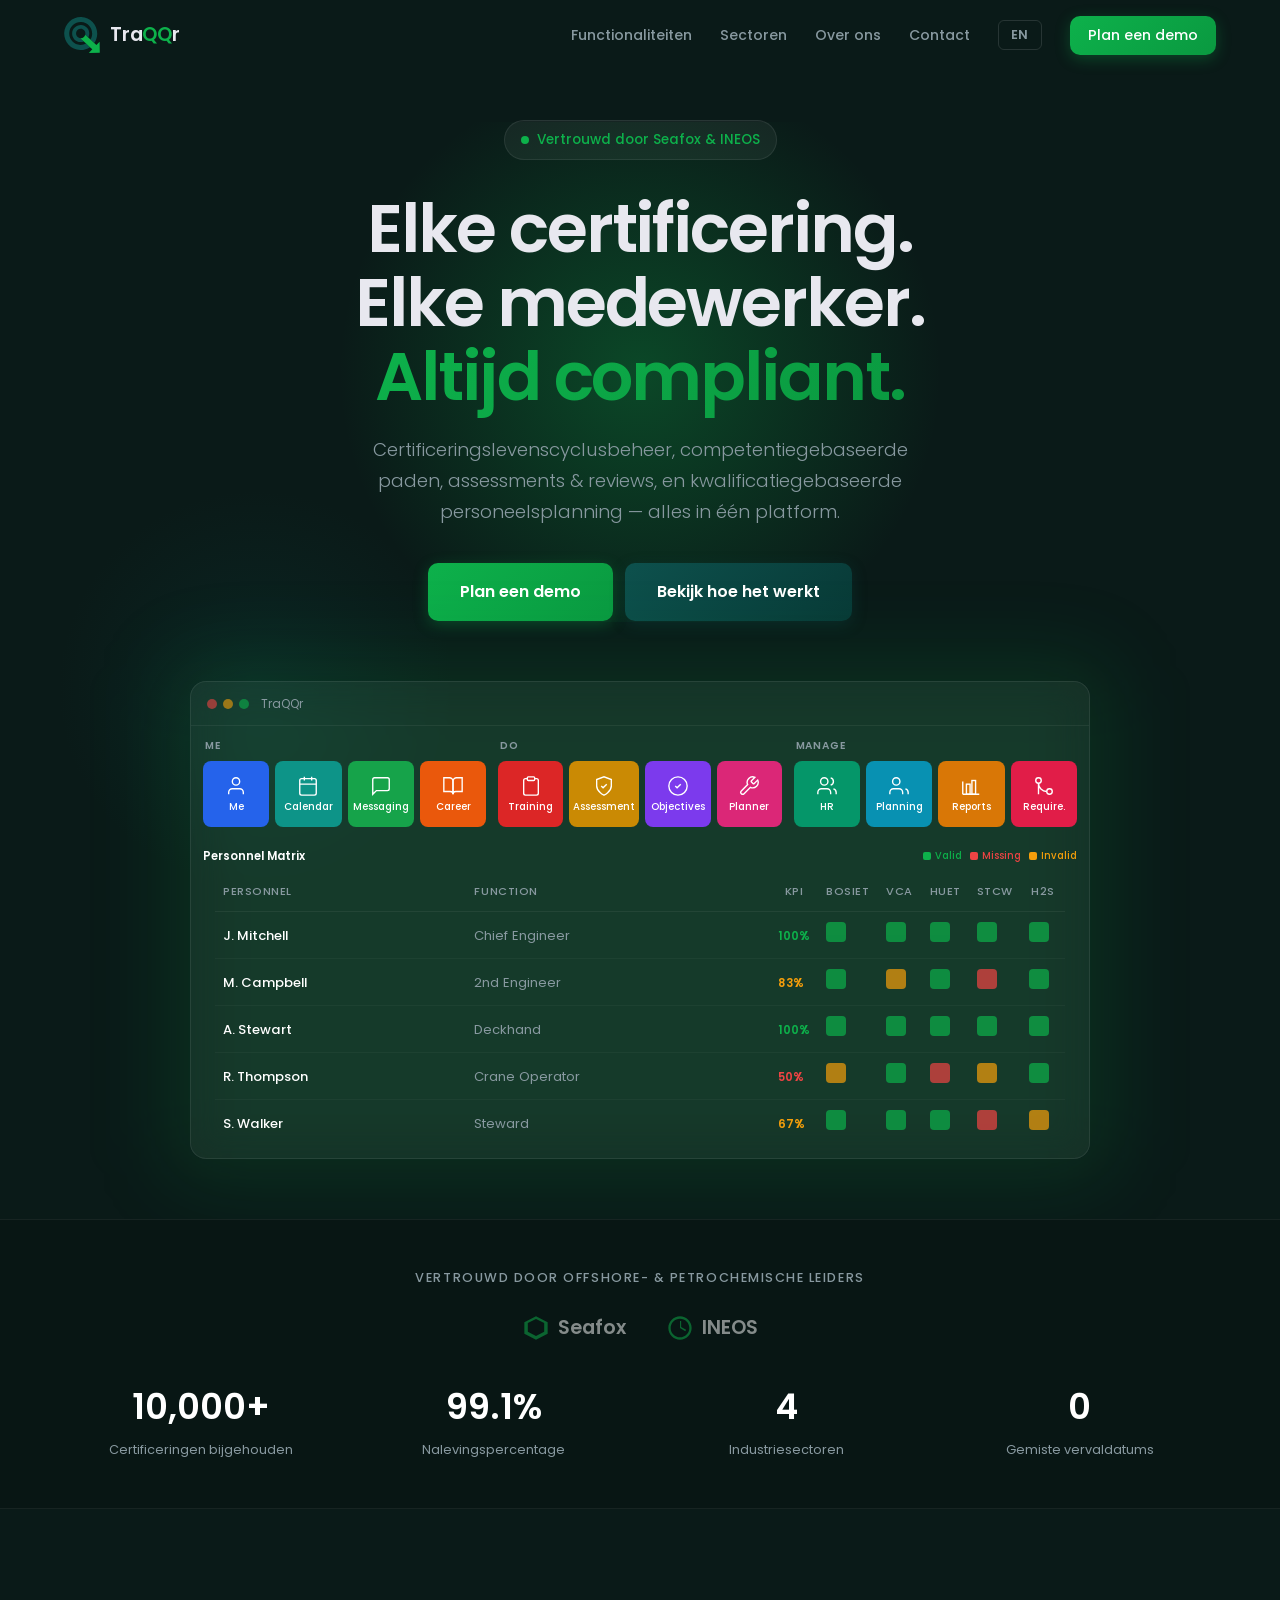
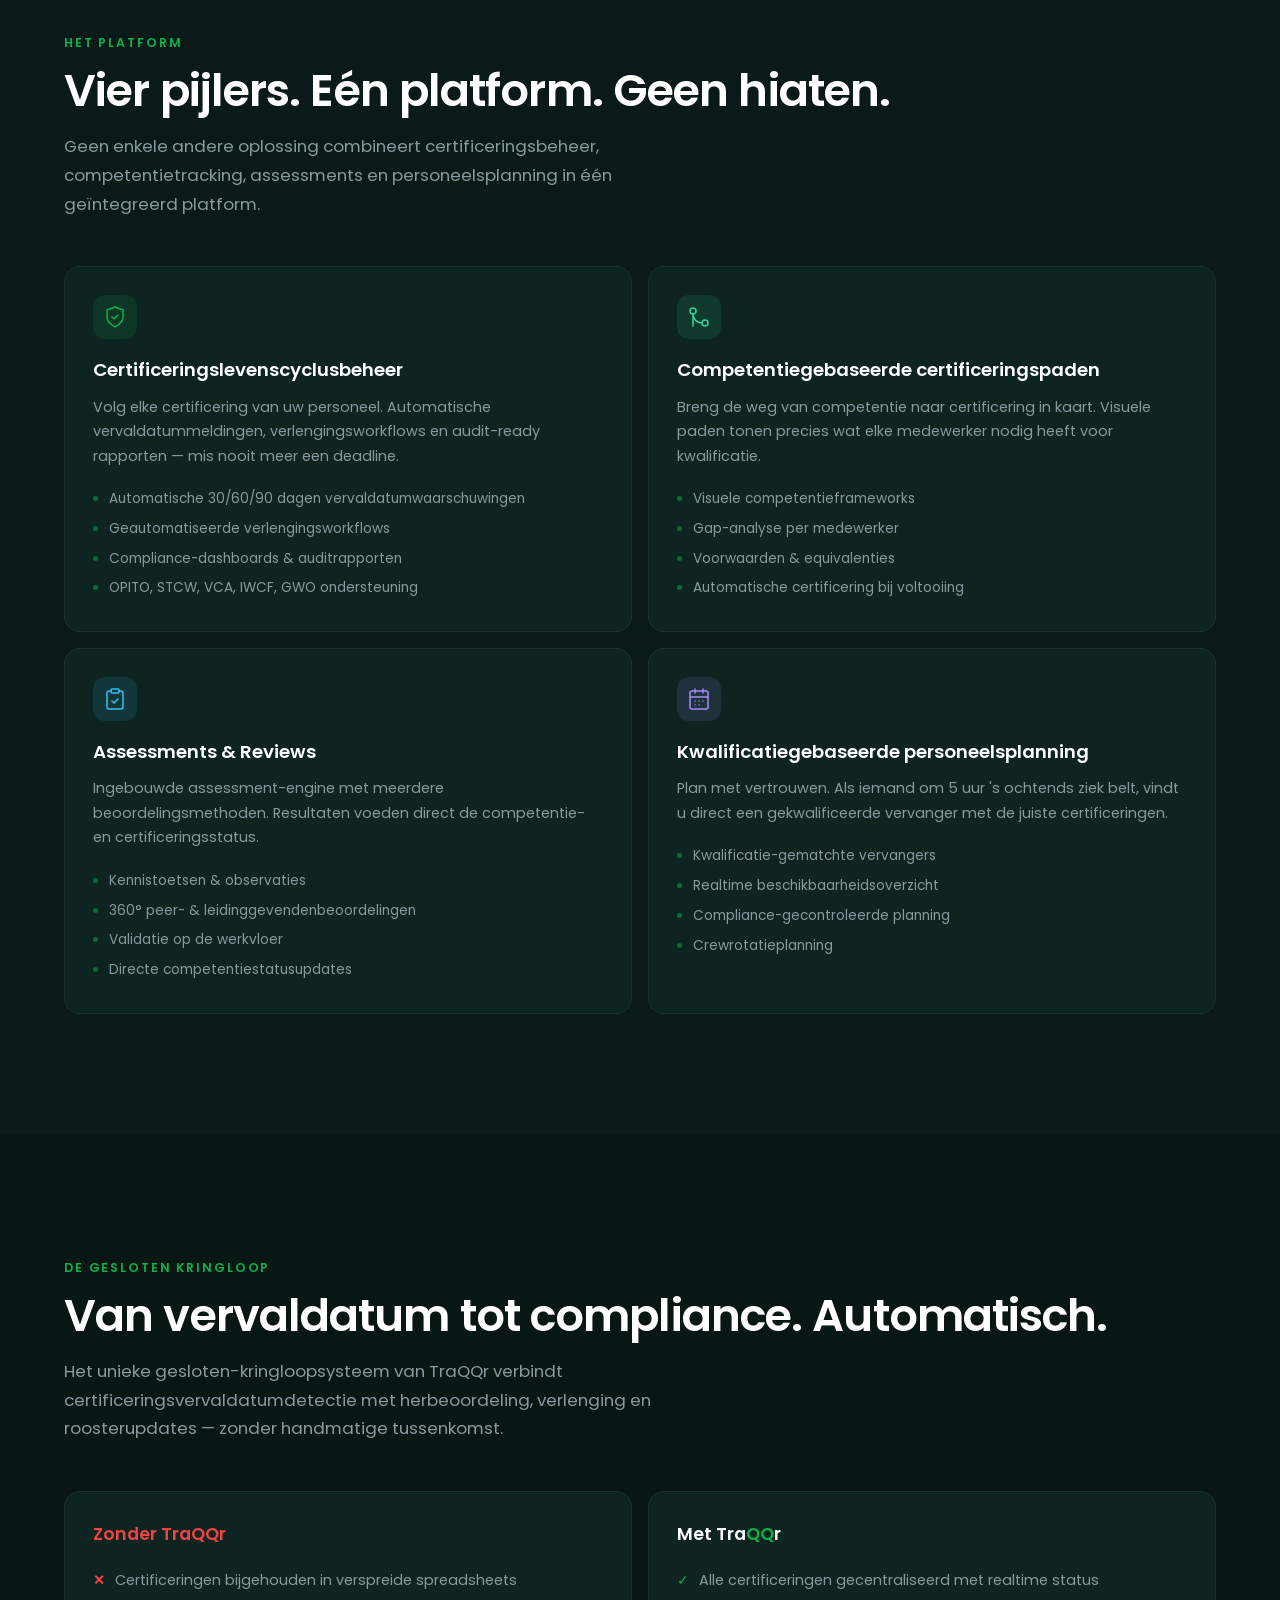
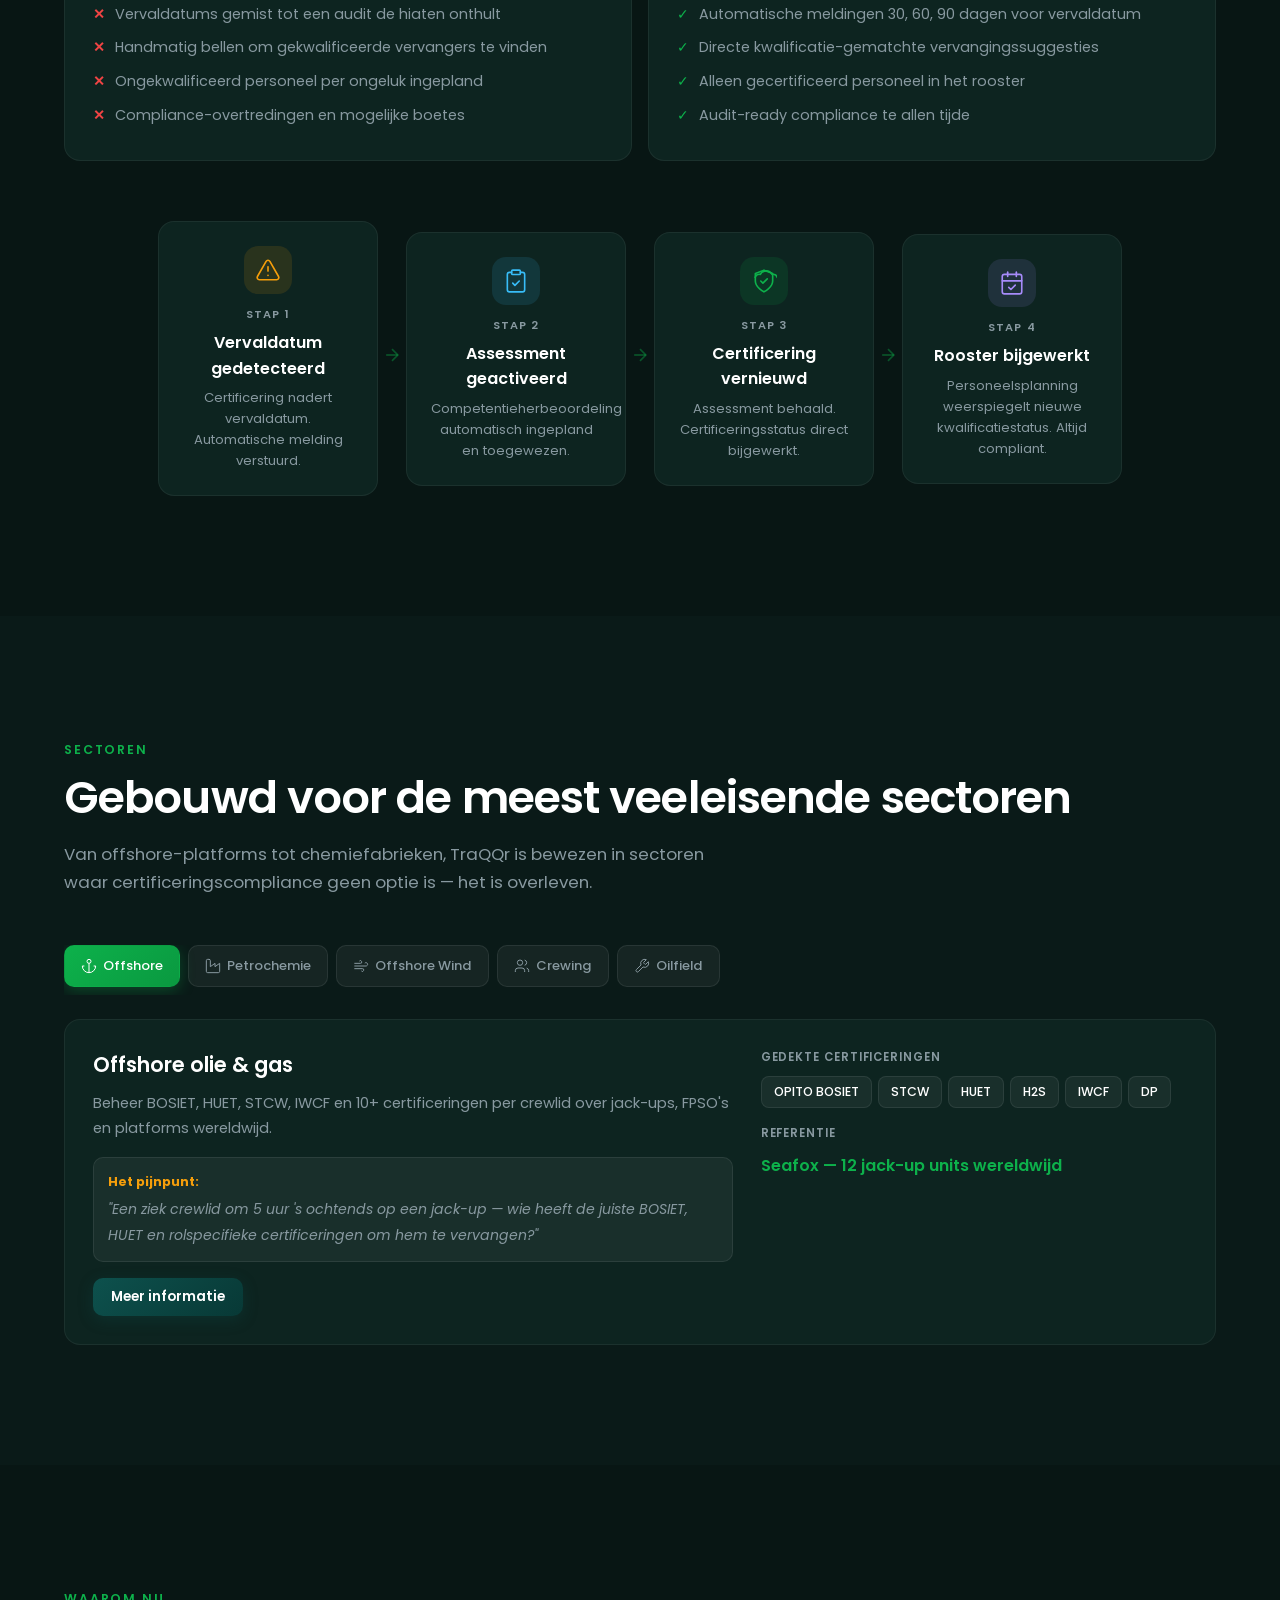
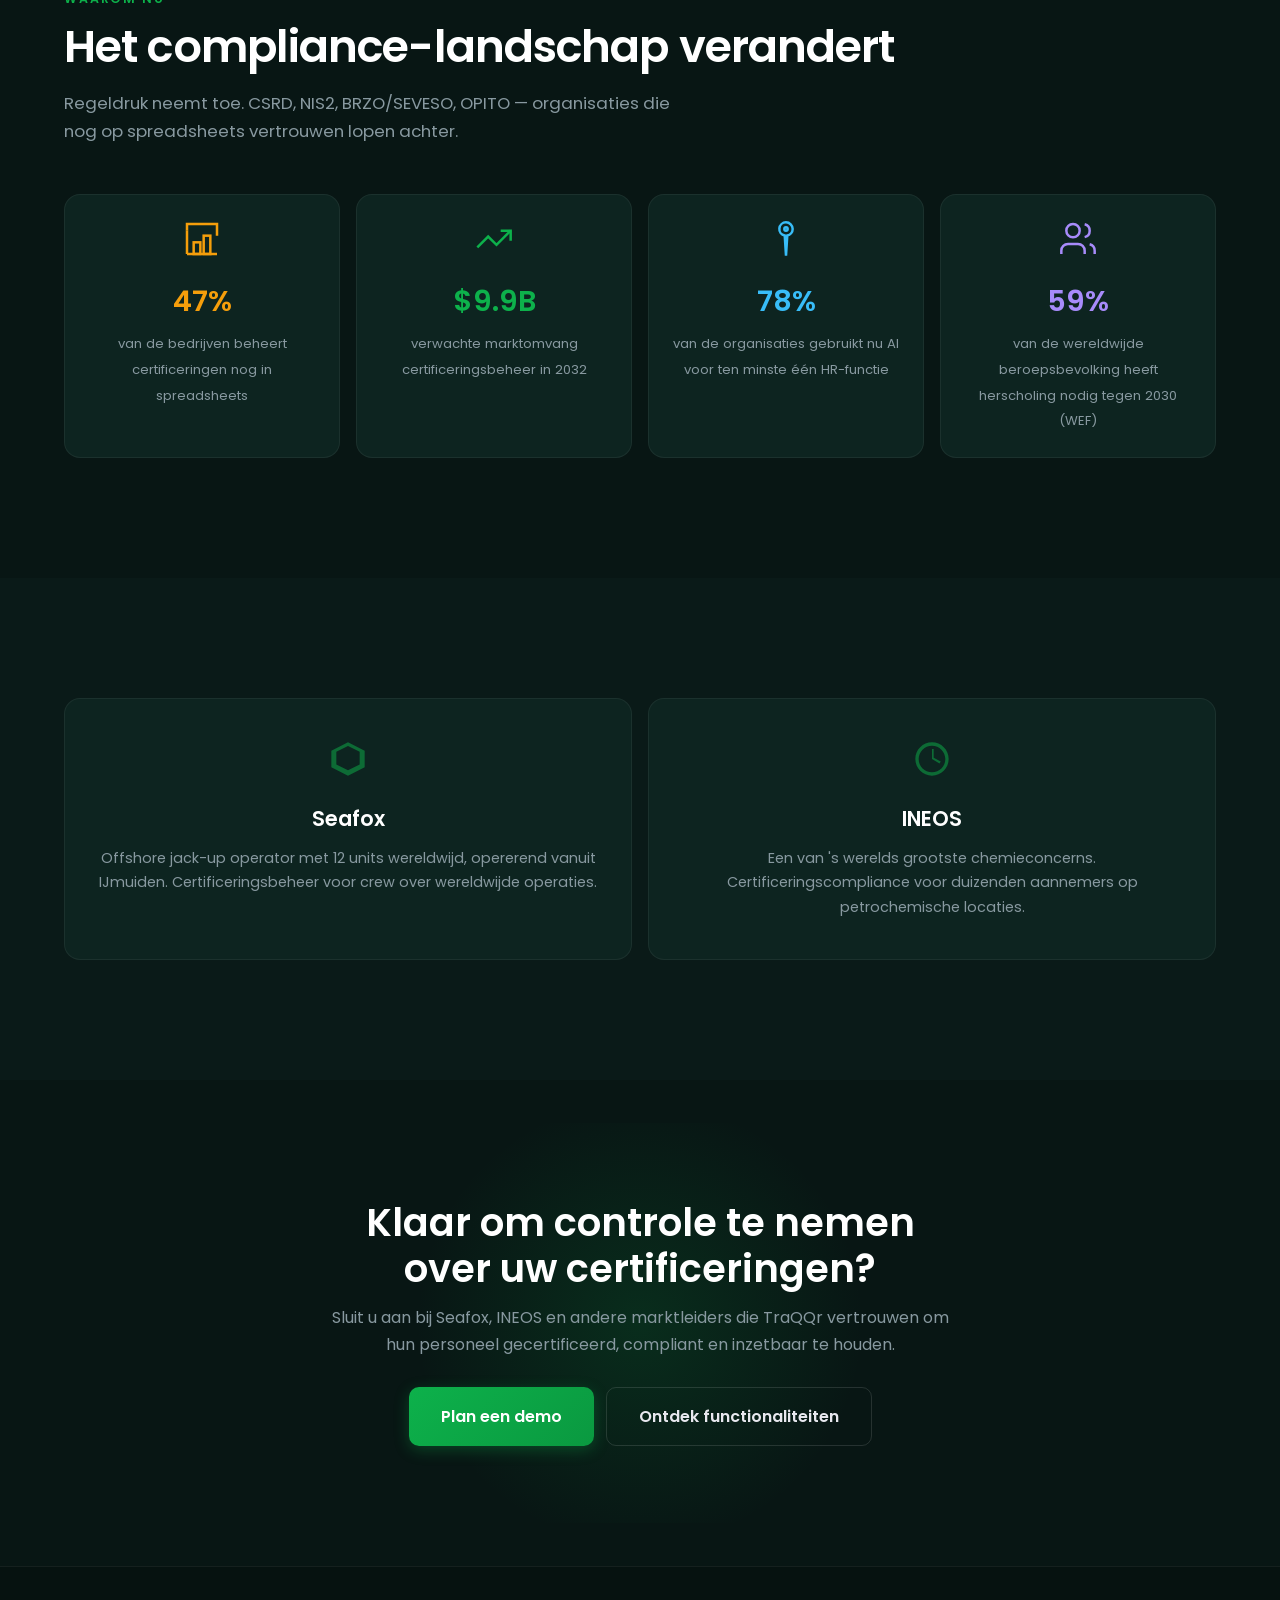
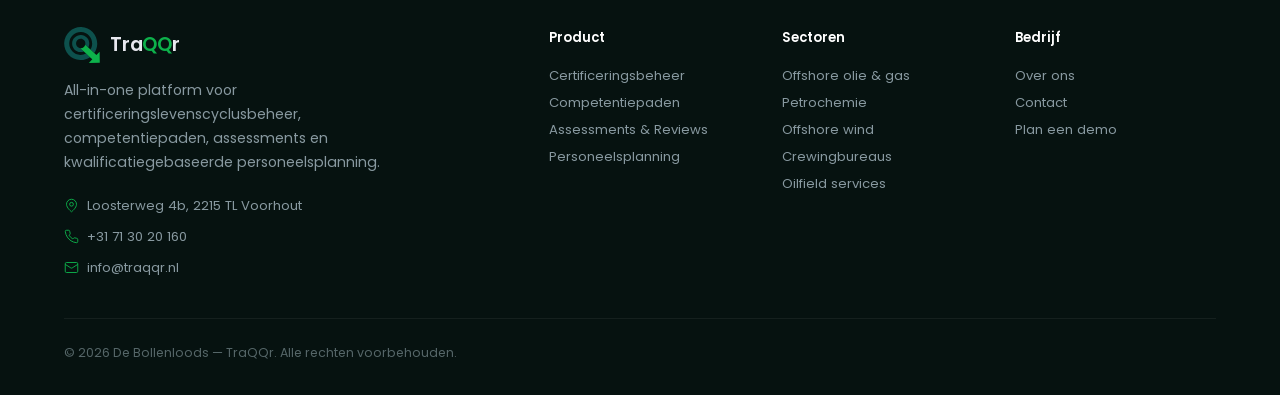
==== index.html @ 23a0ec34 "Change Dutch names to English in dashboard mockup Co-Authored-By: Claude Opus 4.6 (1M context) <nore" ====
<!DOCTYPE html>
<html lang="nl">
<head>
    <meta charset="UTF-8">
    <meta name="viewport" content="width=device-width, initial-scale=1.0">
    <title data-nl="TraQQr — Certificeringsbeheer dat echt werkt" data-en="TraQQr — Certification Management That Actually Works">TraQQr — Certificeringsbeheer dat echt werkt</title>
    <meta name="description" content="All-in-one platform for certification lifecycle management, competency-based paths, assessments & reviews, and qualification-based crew planning. Trusted by Seafox and INEOS.">
    <meta name="keywords" content="certification management, competency management, crew planning, compliance tracking, OPITO, VCA, BOSIET, offshore certification">
    <link rel="icon" type="image/svg+xml" href="logo.svg">
    <meta property="og:type" content="website">
    <meta property="og:title" content="TraQQr — Certification Management That Actually Works">
    <meta property="og:description" content="All-in-one platform for certification lifecycle management, competency paths, assessments, and qualification-based crew planning.">
    <meta property="og:site_name" content="TraQQr">
    <meta name="twitter:card" content="summary_large_image">
    <link rel="preconnect" href="https://fonts.googleapis.com">
    <link rel="preconnect" href="https://fonts.gstatic.com" crossorigin>
    <link href="https://fonts.googleapis.com/css2?family=Poppins:wght@300;400;500;600;700&display=swap" rel="stylesheet">
    <link rel="stylesheet" href="style.css">
    <script type="application/ld+json">
    {
        "@context": "https://schema.org",
        "@type": "SoftwareApplication",
        "name": "TraQQr",
        "applicationCategory": "BusinessApplication",
        "description": "All-in-one platform for certification lifecycle management, competency-based paths, assessments & reviews, and qualification-based crew planning.",
        "operatingSystem": "Web",
        "publisher": {
            "@type": "Organization",
            "name": "TraQQr",
            "address": {
                "@type": "PostalAddress",
                "streetAddress": "Loosterweg 4b",
                "addressLocality": "Voorhout",
                "postalCode": "2215 TL",
                "addressCountry": "NL"
            },
            "telephone": "+31713020160"
        }
    }
    </script>
</head>
<body>

    <!-- Navigation -->
    <nav class="nav" id="nav">
        <div class="nav__inner">
            <a href="/" class="nav__logo">
                <img src="logo.svg" alt="TraQQr" class="nav__logo-img">
                <span class="nav__logo-text">Tra<span class="accent">QQ</span>r</span>
            </a>
            <div class="nav__links">
                <a href="features.html" data-nl="Functionaliteiten" data-en="Features">Functionaliteiten</a>
                <a href="industries.html" data-nl="Sectoren" data-en="Industries">Sectoren</a>
                <a href="about.html" data-nl="Over ons" data-en="About">Over ons</a>
                <a href="contact.html" data-nl="Contact" data-en="Contact">Contact</a>
                <button class="lang-toggle" id="langToggle" aria-label="Switch language">EN</button>
                <a href="contact.html" class="btn btn--primary btn--sm" data-nl="Plan een demo" data-en="Book a Demo">Plan een demo</a>
            </div>
            <button class="nav__menu" id="navMenu" aria-label="Menu">
                <span></span>
                <span></span>
                <span></span>
            </button>
        </div>
    </nav>

    <!-- Mobile menu -->
    <div class="mobile-menu" id="mobileMenu">
        <div class="mobile-menu__links">
            <a href="features.html" data-nl="Functionaliteiten" data-en="Features">Functionaliteiten</a>
            <a href="industries.html" data-nl="Sectoren" data-en="Industries">Sectoren</a>
            <a href="about.html" data-nl="Over ons" data-en="About">Over ons</a>
            <a href="contact.html" data-nl="Contact" data-en="Contact">Contact</a>
            <button class="lang-toggle" id="langToggleMobile" aria-label="Switch language">EN</button>
            <a href="contact.html" class="btn btn--primary" data-nl="Plan een demo" data-en="Book a Demo">Plan een demo</a>
        </div>
    </div>

    <!-- Hero -->
    <section class="hero" id="hero">
        <div class="hero__glow"></div>
        <div class="hero__glow hero__glow--secondary"></div>
        <div class="hero__content">
            <div class="hero__badge reveal">
                <span class="hero__badge-dot"></span>
                <span data-nl="Vertrouwd door Seafox &amp; INEOS" data-en="Trusted by Seafox &amp; INEOS">Vertrouwd door Seafox &amp; INEOS</span>
            </div>
            <h1 class="hero__title reveal">
                <span data-nl="Elke certificering." data-en="Every certification.">Elke certificering.</span><br>
                <span data-nl="Elke medewerker." data-en="Every person.">Elke medewerker.</span><br>
                <span class="hero__title--accent" data-nl="Altijd compliant." data-en="Always compliant.">Altijd compliant.</span>
            </h1>
            <p class="hero__subtitle reveal" data-nl="Certificeringslevenscyclusbeheer, competentiegebaseerde paden, assessments &amp; reviews, en kwalificatiegebaseerde personeelsplanning — alles in één platform." data-en="Certification lifecycle management, competency-based paths, assessments &amp; reviews, and qualification-based crew planning — all in one platform.">Certificeringslevenscyclusbeheer, competentiegebaseerde paden, assessments &amp; reviews, en kwalificatiegebaseerde personeelsplanning — alles in één platform.</p>
            <div class="hero__cta reveal">
                <a href="contact.html" class="btn btn--primary btn--lg" data-nl="Plan een demo" data-en="Book a Demo">
                    Plan een demo
                    <svg viewBox="0 0 24 24" fill="none" stroke="currentColor" stroke-width="2" stroke-linecap="round" stroke-linejoin="round" class="btn__icon"><path d="M5 12h14"/><path d="m12 5 7 7-7 7"/></svg>
                </a>
                <a href="features.html" class="btn btn--secondary btn--lg" data-nl="Bekijk hoe het werkt" data-en="See How It Works">
                    <svg viewBox="0 0 24 24" fill="none" stroke="currentColor" stroke-width="2" stroke-linecap="round" stroke-linejoin="round" class="btn__icon"><polygon points="5 3 19 12 5 21 5 3"/></svg>
                    Bekijk hoe het werkt
                </a>
            </div>
        </div>

        <!-- Dashboard mockup — based on real TraQQr UI -->
        <div class="dashboard reveal">
            <div class="dashboard__inner">
                <div class="dashboard__topbar">
                    <div class="dashboard__dots">
                        <span class="dot dot--red"></span>
                        <span class="dot dot--yellow"></span>
                        <span class="dot dot--green"></span>
                    </div>
                    <span class="dashboard__title">TraQQr</span>
                </div>

                <!-- Tile-based home screen (Me / Do / Manage) -->
                <div class="dashboard__tiles">
                    <div class="dashboard__tile-section">
                        <span class="dashboard__tile-label">Me</span>
                        <div class="dashboard__tile-row">
                            <div class="tile tile--blue"><svg viewBox="0 0 24 24" fill="none" stroke="currentColor" stroke-width="1.5"><path d="M20 21v-2a4 4 0 0 0-4-4H8a4 4 0 0 0-4 4v2"/><circle cx="12" cy="7" r="4"/></svg><span>Me</span></div>
                            <div class="tile tile--teal"><svg viewBox="0 0 24 24" fill="none" stroke="currentColor" stroke-width="1.5"><rect x="3" y="4" width="18" height="18" rx="2"/><path d="M16 2v4"/><path d="M8 2v4"/><path d="M3 10h18"/></svg><span>Calendar</span></div>
                            <div class="tile tile--green"><svg viewBox="0 0 24 24" fill="none" stroke="currentColor" stroke-width="1.5"><path d="M21 15a2 2 0 0 1-2 2H7l-4 4V5a2 2 0 0 1 2-2h14a2 2 0 0 1 2 2z"/></svg><span>Messaging</span></div>
                            <div class="tile tile--orange"><svg viewBox="0 0 24 24" fill="none" stroke="currentColor" stroke-width="1.5"><path d="M2 3h6a4 4 0 0 1 4 4v14a3 3 0 0 0-3-3H2z"/><path d="M22 3h-6a4 4 0 0 0-4 4v14a3 3 0 0 1 3-3h7z"/></svg><span>Career</span></div>
                        </div>
                    </div>
                    <div class="dashboard__tile-section">
                        <span class="dashboard__tile-label">Do</span>
                        <div class="dashboard__tile-row">
                            <div class="tile tile--red"><svg viewBox="0 0 24 24" fill="none" stroke="currentColor" stroke-width="1.5"><path d="M16 4h2a2 2 0 0 1 2 2v14a2 2 0 0 1-2 2H6a2 2 0 0 1-2-2V6a2 2 0 0 1 2-2h2"/><rect x="8" y="2" width="8" height="4" rx="1"/></svg><span>Training</span></div>
                            <div class="tile tile--yellow"><svg viewBox="0 0 24 24" fill="none" stroke="currentColor" stroke-width="1.5"><path d="M12 22s8-4 8-10V5l-8-3-8 3v7c0 6 8 10 8 10z"/><path d="m9 12 2 2 4-4"/></svg><span>Assessment</span></div>
                            <div class="tile tile--purple"><svg viewBox="0 0 24 24" fill="none" stroke="currentColor" stroke-width="1.5"><circle cx="12" cy="12" r="10"/><path d="m9 12 2 2 4-4"/></svg><span>Objectives</span></div>
                            <div class="tile tile--pink"><svg viewBox="0 0 24 24" fill="none" stroke="currentColor" stroke-width="1.5"><path d="M14.7 6.3a1 1 0 0 0 0 1.4l1.6 1.6a1 1 0 0 0 1.4 0l3.77-3.77a6 6 0 0 1-7.94 7.94l-6.91 6.91a2.12 2.12 0 0 1-3-3l6.91-6.91a6 6 0 0 1 7.94-7.94l-3.76 3.76z"/></svg><span>Planner</span></div>
                        </div>
                    </div>
                    <div class="dashboard__tile-section">
                        <span class="dashboard__tile-label">Manage</span>
                        <div class="dashboard__tile-row">
                            <div class="tile tile--green2"><svg viewBox="0 0 24 24" fill="none" stroke="currentColor" stroke-width="1.5"><path d="M16 21v-2a4 4 0 0 0-4-4H6a4 4 0 0 0-4 4v2"/><circle cx="9" cy="7" r="4"/><path d="M22 21v-2a4 4 0 0 0-3-3.87"/><path d="M16 3.13a4 4 0 0 1 0 7.75"/></svg><span>HR</span></div>
                            <div class="tile tile--cyan"><svg viewBox="0 0 24 24" fill="none" stroke="currentColor" stroke-width="1.5"><path d="M16 21v-2a4 4 0 0 0-4-4H6a4 4 0 0 0-4 4v2"/><circle cx="9" cy="7" r="4"/><path d="M22 21v-2a4 4 0 0 0-3-3.87"/></svg><span>Planning</span></div>
                            <div class="tile tile--orange2"><svg viewBox="0 0 24 24" fill="none" stroke="currentColor" stroke-width="1.5"><path d="M21 21H3"/><path d="M3 7v14"/><rect x="7" y="10" width="4" height="11"/><rect x="13" y="6" width="4" height="15"/></svg><span>Reports</span></div>
                            <div class="tile tile--red2"><svg viewBox="0 0 24 24" fill="none" stroke="currentColor" stroke-width="1.5"><circle cx="18" cy="18" r="3"/><circle cx="6" cy="6" r="3"/><path d="M6 21V9a9 9 0 0 0 9 9"/></svg><span>Require.</span></div>
                        </div>
                    </div>
                </div>

                <!-- Personnel compliance matrix preview -->
                <div class="dashboard__matrix">
                    <div class="dashboard__matrix-header">
                        <span class="dashboard__matrix-title">Personnel Matrix</span>
                        <div class="dashboard__matrix-legend">
                            <span class="legend legend--valid">Valid</span>
                            <span class="legend legend--missing">Missing</span>
                            <span class="legend legend--invalid">Invalid</span>
                        </div>
                    </div>
                    <table class="dashboard__table">
                        <thead>
                            <tr>
                                <th>Personnel</th>
                                <th class="hide-mobile">Function</th>
                                <th class="matrix-col">KPI</th>
                                <th class="matrix-col hide-mobile">BOSIET</th>
                                <th class="matrix-col hide-mobile">VCA</th>
                                <th class="matrix-col">HUET</th>
                                <th class="matrix-col">STCW</th>
                                <th class="matrix-col hide-mobile">H2S</th>
                            </tr>
                        </thead>
                        <tbody>
                            <tr>
                                <td class="dashboard__cert-name">J. Mitchell</td>
                                <td class="hide-mobile">Chief Engineer</td>
                                <td><span class="kpi-score">100%</span></td>
                                <td class="hide-mobile"><span class="matrix-cell matrix-cell--valid"></span></td>
                                <td class="hide-mobile"><span class="matrix-cell matrix-cell--valid"></span></td>
                                <td><span class="matrix-cell matrix-cell--valid"></span></td>
                                <td><span class="matrix-cell matrix-cell--valid"></span></td>
                                <td class="hide-mobile"><span class="matrix-cell matrix-cell--valid"></span></td>
                            </tr>
                            <tr>
                                <td class="dashboard__cert-name">M. Campbell</td>
                                <td class="hide-mobile">2nd Engineer</td>
                                <td><span class="kpi-score kpi-score--warning">83%</span></td>
                                <td class="hide-mobile"><span class="matrix-cell matrix-cell--valid"></span></td>
                                <td class="hide-mobile"><span class="matrix-cell matrix-cell--invalid"></span></td>
                                <td><span class="matrix-cell matrix-cell--valid"></span></td>
                                <td><span class="matrix-cell matrix-cell--missing"></span></td>
                                <td class="hide-mobile"><span class="matrix-cell matrix-cell--valid"></span></td>
                            </tr>
                            <tr>
                                <td class="dashboard__cert-name">A. Stewart</td>
                                <td class="hide-mobile">Deckhand</td>
                                <td><span class="kpi-score">100%</span></td>
                                <td class="hide-mobile"><span class="matrix-cell matrix-cell--valid"></span></td>
                                <td class="hide-mobile"><span class="matrix-cell matrix-cell--valid"></span></td>
                                <td><span class="matrix-cell matrix-cell--valid"></span></td>
                                <td><span class="matrix-cell matrix-cell--valid"></span></td>
                                <td class="hide-mobile"><span class="matrix-cell matrix-cell--valid"></span></td>
                            </tr>
                            <tr>
                                <td class="dashboard__cert-name">R. Thompson</td>
                                <td class="hide-mobile">Crane Operator</td>
                                <td><span class="kpi-score kpi-score--danger">50%</span></td>
                                <td class="hide-mobile"><span class="matrix-cell matrix-cell--invalid"></span></td>
                                <td class="hide-mobile"><span class="matrix-cell matrix-cell--valid"></span></td>
                                <td><span class="matrix-cell matrix-cell--missing"></span></td>
                                <td><span class="matrix-cell matrix-cell--invalid"></span></td>
                                <td class="hide-mobile"><span class="matrix-cell matrix-cell--valid"></span></td>
                            </tr>
                            <tr>
                                <td class="dashboard__cert-name">S. Walker</td>
                                <td class="hide-mobile">Steward</td>
                                <td><span class="kpi-score kpi-score--warning">67%</span></td>
                                <td class="hide-mobile"><span class="matrix-cell matrix-cell--valid"></span></td>
                                <td class="hide-mobile"><span class="matrix-cell matrix-cell--valid"></span></td>
                                <td><span class="matrix-cell matrix-cell--valid"></span></td>
                                <td><span class="matrix-cell matrix-cell--missing"></span></td>
                                <td class="hide-mobile"><span class="matrix-cell matrix-cell--invalid"></span></td>
                            </tr>
                        </tbody>
                    </table>
                </div>
            </div>
        </div>
    </section>

    <!-- Social proof -->
    <section class="social-proof">
        <div class="container">
            <p class="social-proof__label reveal" data-nl="Vertrouwd door offshore- &amp; petrochemische leiders" data-en="Trusted by offshore &amp; petrochemical leaders">Vertrouwd door offshore- &amp; petrochemische leiders</p>
            <div class="social-proof__logos reveal">
                <div class="social-proof__logo">
                    <svg viewBox="0 0 24 24" fill="currentColor"><path d="M12 2L2 7v10l10 5 10-5V7L12 2zm0 2.18l7 3.5v7.64l-7 3.5-7-3.5V7.68l7-3.5z"/></svg>
                    <span>Seafox</span>
                </div>
                <div class="social-proof__logo">
                    <svg viewBox="0 0 24 24" fill="currentColor"><path d="M12 2C6.48 2 2 6.48 2 12s4.48 10 10 10 10-4.48 10-10S17.52 2 12 2zm0 18c-4.41 0-8-3.59-8-8s3.59-8 8-8 8 3.59 8 8-3.59 8-8 8z"/><path d="M12 6v6l4.5 2.7.75-1.23L13 11.2V6h-2z"/></svg>
                    <span>INEOS</span>
                </div>
            </div>
            <div class="social-proof__metrics reveal">
                <div class="metric">
                    <span class="metric__value" data-count="10000">0</span><span class="metric__suffix">+</span>
                    <span class="metric__label" data-nl="Certificeringen bijgehouden" data-en="Certifications Tracked">Certificeringen bijgehouden</span>
                </div>
                <div class="metric">
                    <span class="metric__value">99.1</span><span class="metric__suffix">%</span>
                    <span class="metric__label" data-nl="Nalevingspercentage" data-en="Compliance Rate">Nalevingspercentage</span>
                </div>
                <div class="metric">
                    <span class="metric__value" data-count="4">0</span>
                    <span class="metric__label" data-nl="Industriesectoren" data-en="Industry Sectors">Industriesectoren</span>
                </div>
                <div class="metric">
                    <span class="metric__value">0</span>
                    <span class="metric__label" data-nl="Gemiste vervaldatums" data-en="Missed Expiry Dates">Gemiste vervaldatums</span>
                </div>
            </div>
        </div>
    </section>

    <!-- Four Pillars -->
    <section class="section pillars" id="pillars">
        <div class="container">
            <span class="section__label reveal" data-nl="Het Platform" data-en="The Platform">Het Platform</span>
            <h2 class="section__title reveal" data-nl="Vier pijlers. Eén platform. Geen hiaten." data-en="Four pillars. One platform. Zero gaps.">Vier pijlers. Eén platform. Geen hiaten.</h2>
            <p class="section__description reveal" data-nl="Geen enkele andere oplossing combineert certificeringsbeheer, competentietracking, assessments en personeelsplanning in één geïntegreerd platform." data-en="No other solution combines certification management, competency tracking, assessments, and crew planning in a single, integrated platform.">Geen enkele andere oplossing combineert certificeringsbeheer, competentietracking, assessments en personeelsplanning in één geïntegreerd platform.</p>
            <div class="pillars__grid">
                <a href="features.html#certifications" class="pillar-card reveal">
                    <div class="pillar-card__icon pillar-card__icon--green">
                        <svg viewBox="0 0 24 24" fill="none" stroke="currentColor" stroke-width="1.5" stroke-linecap="round" stroke-linejoin="round"><path d="M12 22s8-4 8-10V5l-8-3-8 3v7c0 6 8 10 8 10z"/><path d="m9 12 2 2 4-4"/></svg>
                    </div>
                    <h3 data-nl="Certificeringslevenscyclusbeheer" data-en="Certification Lifecycle Management">Certificeringslevenscyclusbeheer</h3>
                    <p data-nl="Volg elke certificering van uw personeel. Automatische vervaldatummeldingen, verlengingsworkflows en audit-ready rapporten — mis nooit meer een deadline." data-en="Track every certification across your workforce. Automatic expiry alerts, renewal workflows, and audit-ready reports — never miss a deadline again.">Volg elke certificering van uw personeel. Automatische vervaldatummeldingen, verlengingsworkflows en audit-ready rapporten — mis nooit meer een deadline.</p>
                    <ul class="pillar-card__features">
                        <li data-nl="Automatische 30/60/90 dagen vervaldatumwaarschuwingen" data-en="Automatic 30/60/90 day expiry warnings">Automatische 30/60/90 dagen vervaldatumwaarschuwingen</li>
                        <li data-nl="Geautomatiseerde verlengingsworkflows" data-en="Renewal workflow automation">Geautomatiseerde verlengingsworkflows</li>
                        <li data-nl="Compliance-dashboards &amp; auditrapporten" data-en="Compliance dashboards &amp; audit reports">Compliance-dashboards &amp; auditrapporten</li>
                        <li data-nl="OPITO, STCW, VCA, IWCF, GWO ondersteuning" data-en="OPITO, STCW, VCA, IWCF, GWO support">OPITO, STCW, VCA, IWCF, GWO ondersteuning</li>
                    </ul>
                </a>
                <a href="features.html#competencies" class="pillar-card reveal">
                    <div class="pillar-card__icon pillar-card__icon--emerald">
                        <svg viewBox="0 0 24 24" fill="none" stroke="currentColor" stroke-width="1.5" stroke-linecap="round" stroke-linejoin="round"><circle cx="18" cy="18" r="3"/><circle cx="6" cy="6" r="3"/><path d="M6 21V9a9 9 0 0 0 9 9"/></svg>
                    </div>
                    <h3 data-nl="Competentiegebaseerde certificeringspaden" data-en="Competency-Based Certification Paths">Competentiegebaseerde certificeringspaden</h3>
                    <p data-nl="Breng de weg van competentie naar certificering in kaart. Visuele paden tonen precies wat elke medewerker nodig heeft voor kwalificatie." data-en="Map the journey from competency to certification. Visual paths show exactly what each employee needs to achieve qualification.">Breng de weg van competentie naar certificering in kaart. Visuele paden tonen precies wat elke medewerker nodig heeft voor kwalificatie.</p>
                    <ul class="pillar-card__features">
                        <li data-nl="Visuele competentieframeworks" data-en="Visual competency frameworks">Visuele competentieframeworks</li>
                        <li data-nl="Gap-analyse per medewerker" data-en="Gap analysis per employee">Gap-analyse per medewerker</li>
                        <li data-nl="Voorwaarden &amp; equivalenties" data-en="Prerequisites &amp; equivalencies">Voorwaarden &amp; equivalenties</li>
                        <li data-nl="Automatische certificering bij voltooiing" data-en="Auto-certification on completion">Automatische certificering bij voltooiing</li>
                    </ul>
                </a>
                <a href="features.html#assessments" class="pillar-card reveal">
                    <div class="pillar-card__icon pillar-card__icon--sky">
                        <svg viewBox="0 0 24 24" fill="none" stroke="currentColor" stroke-width="1.5" stroke-linecap="round" stroke-linejoin="round"><path d="M16 4h2a2 2 0 0 1 2 2v14a2 2 0 0 1-2 2H6a2 2 0 0 1-2-2V6a2 2 0 0 1 2-2h2"/><rect x="8" y="2" width="8" height="4" rx="1"/><path d="m9 14 2 2 4-4"/></svg>
                    </div>
                    <h3 data-nl="Assessments &amp; Reviews" data-en="Assessments &amp; Reviews">Assessments &amp; Reviews</h3>
                    <p data-nl="Ingebouwde assessment-engine met meerdere beoordelingsmethoden. Resultaten voeden direct de competentie- en certificeringsstatus." data-en="Built-in assessment engine with multiple evaluation methods. Results directly feed competency and certification status.">Ingebouwde assessment-engine met meerdere beoordelingsmethoden. Resultaten voeden direct de competentie- en certificeringsstatus.</p>
                    <ul class="pillar-card__features">
                        <li data-nl="Kennistoetsen &amp; observaties" data-en="Knowledge tests &amp; observations">Kennistoetsen &amp; observaties</li>
                        <li data-nl="360° peer- &amp; leidinggevendenbeoordelingen" data-en="360° peer &amp; supervisor reviews">360° peer- &amp; leidinggevendenbeoordelingen</li>
                        <li data-nl="Validatie op de werkvloer" data-en="On-the-job validation">Validatie op de werkvloer</li>
                        <li data-nl="Directe competentiestatusupdates" data-en="Direct competency status updates">Directe competentiestatusupdates</li>
                    </ul>
                </a>
                <a href="features.html#planning" class="pillar-card reveal">
                    <div class="pillar-card__icon pillar-card__icon--violet">
                        <svg viewBox="0 0 24 24" fill="none" stroke="currentColor" stroke-width="1.5" stroke-linecap="round" stroke-linejoin="round"><rect x="3" y="4" width="18" height="18" rx="2"/><path d="M16 2v4"/><path d="M8 2v4"/><path d="M3 10h18"/><path d="M8 14h.01"/><path d="M12 14h.01"/><path d="M16 14h.01"/><path d="M8 18h.01"/><path d="M12 18h.01"/></svg>
                    </div>
                    <h3 data-nl="Kwalificatiegebaseerde personeelsplanning" data-en="Qualification-Based Crew Planning">Kwalificatiegebaseerde personeelsplanning</h3>
                    <p data-nl="Plan met vertrouwen. Als iemand om 5 uur 's ochtends ziek belt, vindt u direct een gekwalificeerde vervanger met de juiste certificeringen." data-en="Schedule with confidence. When someone calls in sick at 5 AM, instantly find a qualified replacement with the right certifications.">Plan met vertrouwen. Als iemand om 5 uur 's ochtends ziek belt, vindt u direct een gekwalificeerde vervanger met de juiste certificeringen.</p>
                    <ul class="pillar-card__features">
                        <li data-nl="Kwalificatie-gematchte vervangers" data-en="Qualification-matched replacements">Kwalificatie-gematchte vervangers</li>
                        <li data-nl="Realtime beschikbaarheidsoverzicht" data-en="Real-time availability overview">Realtime beschikbaarheidsoverzicht</li>
                        <li data-nl="Compliance-gecontroleerde planning" data-en="Compliance-checked scheduling">Compliance-gecontroleerde planning</li>
                        <li data-nl="Crewrotatieplanning" data-en="Crew rotation planning">Crewrotatieplanning</li>
                    </ul>
                </a>
            </div>
        </div>
    </section>

    <!-- Closed Loop -->
    <section class="section closed-loop">
        <div class="container">
            <span class="section__label reveal" data-nl="De gesloten kringloop" data-en="The Closed Loop">De gesloten kringloop</span>
            <h2 class="section__title reveal" data-nl="Van vervaldatum tot compliance. Automatisch." data-en="From expiry to compliance. Automatically.">Van vervaldatum tot compliance. Automatisch.</h2>
            <p class="section__description reveal" data-nl="Het unieke gesloten-kringloopsysteem van TraQQr verbindt certificeringsvervaldatumdetectie met herbeoordeling, verlenging en roosterupdates — zonder handmatige tussenkomst." data-en="TraQQr's unique closed-loop system connects certification expiry detection to reassessment, renewal, and schedule updates — without manual intervention.">Het unieke gesloten-kringloopsysteem van TraQQr verbindt certificeringsvervaldatumdetectie met herbeoordeling, verlenging en roosterupdates — zonder handmatige tussenkomst.</p>

            <!-- Before / After -->
            <div class="comparison reveal">
                <div class="comparison__card comparison__card--before">
                    <h3 data-nl="Zonder Tra<span class=&quot;text-red&quot;>QQ</span>r" data-en="Without Tra<span class=&quot;text-red&quot;>QQ</span>r">Zonder Tra<span class="text-red">QQ</span>r</h3>
                    <ul>
                        <li><span class="comparison__x">&#10005;</span> <span data-nl="Certificeringen bijgehouden in verspreide spreadsheets" data-en="Certifications tracked in scattered spreadsheets">Certificeringen bijgehouden in verspreide spreadsheets</span></li>
                        <li><span class="comparison__x">&#10005;</span> <span data-nl="Vervaldatums gemist tot een audit de hiaten onthult" data-en="Expiry dates missed until audit reveals gaps">Vervaldatums gemist tot een audit de hiaten onthult</span></li>
                        <li><span class="comparison__x">&#10005;</span> <span data-nl="Handmatig bellen om gekwalificeerde vervangers te vinden" data-en="Manual phone calls to find qualified replacements">Handmatig bellen om gekwalificeerde vervangers te vinden</span></li>
                        <li><span class="comparison__x">&#10005;</span> <span data-nl="Ongekwalificeerd personeel per ongeluk ingepland" data-en="Unqualified staff accidentally scheduled">Ongekwalificeerd personeel per ongeluk ingepland</span></li>
                        <li><span class="comparison__x">&#10005;</span> <span data-nl="Compliance-overtredingen en mogelijke boetes" data-en="Compliance violations and potential fines">Compliance-overtredingen en mogelijke boetes</span></li>
                    </ul>
                </div>
                <div class="comparison__card comparison__card--after">
                    <h3 data-nl="Met Tra<span class=&quot;accent&quot;>QQ</span>r" data-en="With Tra<span class=&quot;accent&quot;>QQ</span>r">Met Tra<span class="accent">QQ</span>r</h3>
                    <ul>
                        <li><span class="comparison__check">&#10003;</span> <span data-nl="Alle certificeringen gecentraliseerd met realtime status" data-en="All certifications centralized with real-time status">Alle certificeringen gecentraliseerd met realtime status</span></li>
                        <li><span class="comparison__check">&#10003;</span> <span data-nl="Automatische meldingen 30, 60, 90 dagen voor vervaldatum" data-en="Automatic alerts 30, 60, 90 days before expiry">Automatische meldingen 30, 60, 90 dagen voor vervaldatum</span></li>
                        <li><span class="comparison__check">&#10003;</span> <span data-nl="Directe kwalificatie-gematchte vervangingssuggesties" data-en="Instant qualification-matched replacement suggestions">Directe kwalificatie-gematchte vervangingssuggesties</span></li>
                        <li><span class="comparison__check">&#10003;</span> <span data-nl="Alleen gecertificeerd personeel in het rooster" data-en="Only certified personnel in the schedule">Alleen gecertificeerd personeel in het rooster</span></li>
                        <li><span class="comparison__check">&#10003;</span> <span data-nl="Audit-ready compliance te allen tijde" data-en="Audit-ready compliance at all times">Audit-ready compliance te allen tijde</span></li>
                    </ul>
                </div>
            </div>

            <!-- Steps -->
            <div class="loop-steps">
                <div class="loop-step reveal">
                    <div class="loop-step__icon loop-step__icon--warning">
                        <svg viewBox="0 0 24 24" fill="none" stroke="currentColor" stroke-width="1.5" stroke-linecap="round" stroke-linejoin="round"><path d="m21.73 18-8-14a2 2 0 0 0-3.48 0l-8 14A2 2 0 0 0 4 21h16a2 2 0 0 0 1.73-3Z"/><line x1="12" y1="9" x2="12" y2="13"/><line x1="12" y1="17" x2="12.01" y2="17"/></svg>
                    </div>
                    <span class="loop-step__number" data-nl="Stap 1" data-en="Step 1">Stap 1</span>
                    <h4 data-nl="Vervaldatum gedetecteerd" data-en="Expiry Detected">Vervaldatum gedetecteerd</h4>
                    <p data-nl="Certificering nadert vervaldatum. Automatische melding verstuurd." data-en="Certification approaching expiry date. Automatic alert triggered.">Certificering nadert vervaldatum. Automatische melding verstuurd.</p>
                </div>
                <div class="loop-step__arrow reveal">
                    <svg viewBox="0 0 24 24" fill="none" stroke="currentColor" stroke-width="2"><path d="M5 12h14"/><path d="m12 5 7 7-7 7"/></svg>
                </div>
                <div class="loop-step reveal">
                    <div class="loop-step__icon loop-step__icon--sky">
                        <svg viewBox="0 0 24 24" fill="none" stroke="currentColor" stroke-width="1.5" stroke-linecap="round" stroke-linejoin="round"><path d="M16 4h2a2 2 0 0 1 2 2v14a2 2 0 0 1-2 2H6a2 2 0 0 1-2-2V6a2 2 0 0 1 2-2h2"/><rect x="8" y="2" width="8" height="4" rx="1"/><path d="m9 14 2 2 4-4"/></svg>
                    </div>
                    <span class="loop-step__number" data-nl="Stap 2" data-en="Step 2">Stap 2</span>
                    <h4 data-nl="Assessment geactiveerd" data-en="Assessment Triggered">Assessment geactiveerd</h4>
                    <p data-nl="Competentieherbeoordeling automatisch ingepland en toegewezen." data-en="Competency reassessment automatically scheduled and assigned.">Competentieherbeoordeling automatisch ingepland en toegewezen.</p>
                </div>
                <div class="loop-step__arrow reveal">
                    <svg viewBox="0 0 24 24" fill="none" stroke="currentColor" stroke-width="2"><path d="M5 12h14"/><path d="m12 5 7 7-7 7"/></svg>
                </div>
                <div class="loop-step reveal">
                    <div class="loop-step__icon loop-step__icon--green">
                        <svg viewBox="0 0 24 24" fill="none" stroke="currentColor" stroke-width="1.5" stroke-linecap="round" stroke-linejoin="round"><path d="M3.85 8.62a4 4 0 0 1 4.78-2.75 6.07 6.07 0 0 1 10.74 0 4 4 0 0 1 4.78 2.75"/><path d="m9 12 2 2 4-4"/><path d="M12 22s8-4 8-10V5l-8-3-8 3v7c0 6 8 10 8 10z"/></svg>
                    </div>
                    <span class="loop-step__number" data-nl="Stap 3" data-en="Step 3">Stap 3</span>
                    <h4 data-nl="Certificering vernieuwd" data-en="Certification Renewed">Certificering vernieuwd</h4>
                    <p data-nl="Assessment behaald. Certificeringsstatus direct bijgewerkt." data-en="Assessment passed. Certification status updated instantly.">Assessment behaald. Certificeringsstatus direct bijgewerkt.</p>
                </div>
                <div class="loop-step__arrow reveal">
                    <svg viewBox="0 0 24 24" fill="none" stroke="currentColor" stroke-width="2"><path d="M5 12h14"/><path d="m12 5 7 7-7 7"/></svg>
                </div>
                <div class="loop-step reveal">
                    <div class="loop-step__icon loop-step__icon--violet">
                        <svg viewBox="0 0 24 24" fill="none" stroke="currentColor" stroke-width="1.5" stroke-linecap="round" stroke-linejoin="round"><rect x="3" y="4" width="18" height="18" rx="2"/><path d="M16 2v4"/><path d="M8 2v4"/><path d="M3 10h18"/><path d="m9 16 2 2 4-4"/></svg>
                    </div>
                    <span class="loop-step__number" data-nl="Stap 4" data-en="Step 4">Stap 4</span>
                    <h4 data-nl="Rooster bijgewerkt" data-en="Schedule Updated">Rooster bijgewerkt</h4>
                    <p data-nl="Personeelsplanning weerspiegelt nieuwe kwalificatiestatus. Altijd compliant." data-en="Crew planning reflects new qualification status. Always compliant.">Personeelsplanning weerspiegelt nieuwe kwalificatiestatus. Altijd compliant.</p>
                </div>
            </div>
        </div>
    </section>

    <!-- Industries -->
    <section class="section industries" id="industries">
        <div class="container">
            <span class="section__label reveal" data-nl="Sectoren" data-en="Industries">Sectoren</span>
            <h2 class="section__title reveal" data-nl="Gebouwd voor de meest veeleisende sectoren" data-en="Built for the most demanding sectors">Gebouwd voor de meest veeleisende sectoren</h2>
            <p class="section__description reveal" data-nl="Van offshore-platforms tot chemiefabrieken, TraQQr is bewezen in sectoren waar certificeringscompliance geen optie is — het is overleven." data-en="From offshore platforms to chemical plants, TraQQr is proven in industries where certification compliance isn't optional — it's survival.">Van offshore-platforms tot chemiefabrieken, TraQQr is bewezen in sectoren waar certificeringscompliance geen optie is — het is overleven.</p>

            <div class="industry-tabs reveal">
                <button class="industry-tab active" data-tab="offshore">
                    <svg viewBox="0 0 24 24" fill="none" stroke="currentColor" stroke-width="1.5"><circle cx="12" cy="5" r="3"/><line x1="12" y1="22" x2="12" y2="8"/><path d="M5 12H2a10 10 0 0 0 20 0h-3"/></svg>
                    <span data-nl="Offshore" data-en="Offshore">Offshore</span>
                </button>
                <button class="industry-tab" data-tab="petrochem">
                    <svg viewBox="0 0 24 24" fill="none" stroke="currentColor" stroke-width="1.5"><path d="M2 20a2 2 0 0 0 2 2h16a2 2 0 0 0 2-2V8l-7 5V8l-7 5V4a2 2 0 0 0-2-2H4a2 2 0 0 0-2 2Z"/></svg>
                    <span data-nl="Petrochemie" data-en="Petrochemical">Petrochemie</span>
                </button>
                <button class="industry-tab" data-tab="wind">
                    <svg viewBox="0 0 24 24" fill="none" stroke="currentColor" stroke-width="1.5"><path d="M17.7 7.7a2.5 2.5 0 1 1 1.8 4.3H2"/><path d="M9.6 4.6A2 2 0 1 1 11 8H2"/><path d="M12.6 19.4A2 2 0 1 0 14 16H2"/></svg>
                    <span data-nl="Offshore Wind" data-en="Offshore Wind">Offshore Wind</span>
                </button>
                <button class="industry-tab" data-tab="crewing">
                    <svg viewBox="0 0 24 24" fill="none" stroke="currentColor" stroke-width="1.5"><path d="M16 21v-2a4 4 0 0 0-4-4H6a4 4 0 0 0-4 4v2"/><circle cx="9" cy="7" r="4"/><path d="M22 21v-2a4 4 0 0 0-3-3.87"/><path d="M16 3.13a4 4 0 0 1 0 7.75"/></svg>
                    <span data-nl="Crewing" data-en="Crewing">Crewing</span>
                </button>
                <button class="industry-tab" data-tab="oilfield">
                    <svg viewBox="0 0 24 24" fill="none" stroke="currentColor" stroke-width="1.5"><path d="M14.7 6.3a1 1 0 0 0 0 1.4l1.6 1.6a1 1 0 0 0 1.4 0l3.77-3.77a6 6 0 0 1-7.94 7.94l-6.91 6.91a2.12 2.12 0 0 1-3-3l6.91-6.91a6 6 0 0 1 7.94-7.94l-3.76 3.76z"/></svg>
                    <span data-nl="Oilfield" data-en="Oilfield">Oilfield</span>
                </button>
            </div>

            <div class="industry-panels">
                <div class="industry-panel active" id="panel-offshore">
                    <div class="industry-panel__content">
                        <h3 data-nl="Offshore olie &amp; gas" data-en="Offshore Oil &amp; Gas">Offshore olie &amp; gas</h3>
                        <p data-nl="Beheer BOSIET, HUET, STCW, IWCF en 10+ certificeringen per crewlid over jack-ups, FPSO's en platforms wereldwijd." data-en="Manage BOSIET, HUET, STCW, IWCF, and 10+ certifications per crew member across jack-ups, FPSO's, and platforms worldwide.">Beheer BOSIET, HUET, STCW, IWCF en 10+ certificeringen per crewlid over jack-ups, FPSO's en platforms wereldwijd.</p>
                        <div class="industry-panel__pain">
                            <strong data-nl="Het pijnpunt:" data-en="The pain point:">Het pijnpunt:</strong>
                            <em data-nl="&quot;Een ziek crewlid om 5 uur 's ochtends op een jack-up — wie heeft de juiste BOSIET, HUET en rolspecifieke certificeringen om hem te vervangen?&quot;" data-en="&quot;A sick crew member at 5 AM on a jack-up — who has the right BOSIET, HUET, and role-specific certifications to replace them?&quot;">"Een ziek crewlid om 5 uur 's ochtends op een jack-up — wie heeft de juiste BOSIET, HUET en rolspecifieke certificeringen om hem te vervangen?"</em>
                        </div>
                        <a href="industries.html#offshore" class="btn btn--secondary btn--sm" data-nl="Meer informatie" data-en="Learn more">Meer informatie</a>
                    </div>
                    <div class="industry-panel__meta">
                        <div class="industry-panel__certs">
                            <h4 data-nl="Gedekte certificeringen" data-en="Certifications Covered">Gedekte certificeringen</h4>
                            <div class="tag-list">
                                <span class="tag">OPITO BOSIET</span>
                                <span class="tag">STCW</span>
                                <span class="tag">HUET</span>
                                <span class="tag">H2S</span>
                                <span class="tag">IWCF</span>
                                <span class="tag">DP</span>
                            </div>
                        </div>
                        <div class="industry-panel__ref">
                            <h4 data-nl="Referentie" data-en="Reference">Referentie</h4>
                            <p class="accent-text" data-nl="Seafox — 12 jack-up units wereldwijd" data-en="Seafox — 12 jack-up units worldwide">Seafox — 12 jack-up units wereldwijd</p>
                        </div>
                    </div>
                </div>
                <div class="industry-panel" id="panel-petrochem">
                    <div class="industry-panel__content">
                        <h3 data-nl="Petrochemie &amp; chemie" data-en="Petrochemical &amp; Chemical">Petrochemie &amp; chemie</h3>
                        <p data-nl="VCA/SCC-verificatie voor duizenden aannemers tijdens turnarounds. Toegangscontrole met realtime certificeringscontroles." data-en="Handle VCA/SCC verification for thousands of contractors during turnarounds. Site access control with real-time certification checks.">VCA/SCC-verificatie voor duizenden aannemers tijdens turnarounds. Toegangscontrole met realtime certificeringscontroles.</p>
                        <div class="industry-panel__pain">
                            <strong data-nl="Het pijnpunt:" data-en="The pain point:">Het pijnpunt:</strong>
                            <em data-nl="&quot;Tijdens turnarounds gaat het aantal aannemers van honderden naar duizenden — allemaal met geverifieerde certificeringen.&quot;" data-en="&quot;During turnarounds, contractor headcount goes from hundreds to thousands — all needing verified certifications.&quot;">"Tijdens turnarounds gaat het aantal aannemers van honderden naar duizenden — allemaal met geverifieerde certificeringen."</em>
                        </div>
                        <a href="industries.html#petrochemical" class="btn btn--secondary btn--sm" data-nl="Meer informatie" data-en="Learn more">Meer informatie</a>
                    </div>
                    <div class="industry-panel__meta">
                        <div class="industry-panel__certs">
                            <h4 data-nl="Gedekte certificeringen" data-en="Certifications Covered">Gedekte certificeringen</h4>
                            <div class="tag-list">
                                <span class="tag">VCA/SCC</span>
                                <span class="tag">BRZO/SEVESO</span>
                                <span class="tag">ATEX</span>
                                <span class="tag" data-nl="Besloten ruimten" data-en="Confined Space">Besloten ruimten</span>
                                <span class="tag" data-nl="Werken op hoogte" data-en="Working at Height">Werken op hoogte</span>
                            </div>
                        </div>
                        <div class="industry-panel__ref">
                            <h4 data-nl="Referentie" data-en="Reference">Referentie</h4>
                            <p class="accent-text" data-nl="INEOS — een van 's werelds grootste chemieconcerns" data-en="INEOS — one of the world's largest chemical companies">INEOS — een van 's werelds grootste chemieconcerns</p>
                        </div>
                    </div>
                </div>
                <div class="industry-panel" id="panel-wind">
                    <div class="industry-panel__content">
                        <h3 data-nl="Offshore wind &amp; hernieuwbare energie" data-en="Offshore Wind &amp; Renewables">Offshore wind &amp; hernieuwbare energie</h3>
                        <p data-nl="Volg GWO-modules, OPITO-windextensies en STCW voor WTIV-crews, turbinetechnici en kabellegteams." data-en="Track GWO modules, OPITO wind extensions, and STCW for WTIV crews, turbine technicians, and cable laying teams.">Volg GWO-modules, OPITO-windextensies en STCW voor WTIV-crews, turbinetechnici en kabellegteams.</p>
                        <div class="industry-panel__pain">
                            <strong data-nl="Het pijnpunt:" data-en="The pain point:">Het pijnpunt:</strong>
                            <em data-nl="&quot;Snelle opschaling van gecertificeerd personeel in de snelstgroeiende energiesector.&quot;" data-en="&quot;Rapid scaling of certified personnel in the fastest-growing energy sector.&quot;">"Snelle opschaling van gecertificeerd personeel in de snelstgroeiende energiesector."</em>
                        </div>
                        <a href="industries.html#wind" class="btn btn--secondary btn--sm" data-nl="Meer informatie" data-en="Learn more">Meer informatie</a>
                    </div>
                    <div class="industry-panel__meta">
                        <div class="industry-panel__certs">
                            <h4 data-nl="Gedekte certificeringen" data-en="Certifications Covered">Gedekte certificeringen</h4>
                            <div class="tag-list">
                                <span class="tag" data-nl="GWO (6 modules)" data-en="GWO (6 modules)">GWO (6 modules)</span>
                                <span class="tag">OPITO Wind</span>
                                <span class="tag">STCW</span>
                                <span class="tag" data-nl="EHBO" data-en="First Aid">EHBO</span>
                            </div>
                        </div>
                        <div class="industry-panel__ref">
                            <h4 data-nl="Referentie" data-en="Reference">Referentie</h4>
                            <p class="accent-text" data-nl="De snelstgroeiende offshore energiemarkt" data-en="The fastest-growing offshore energy market">De snelstgroeiende offshore energiemarkt</p>
                        </div>
                    </div>
                </div>
                <div class="industry-panel" id="panel-crewing">
                    <div class="industry-panel__content">
                        <h3 data-nl="Crewing- &amp; uitzendbureaus" data-en="Crewing &amp; Staffing Agencies">Crewing- &amp; uitzendbureaus</h3>
                        <p data-nl="Beheer certificeringen voor honderden uitgezette medewerkers bij tientallen opdrachtgevers. Eén verlopen certificaat = verloren omzet." data-en="Manage certifications for hundreds of deployed workers across dozens of client operators. One expired certificate = lost revenue.">Beheer certificeringen voor honderden uitgezette medewerkers bij tientallen opdrachtgevers. Eén verlopen certificaat = verloren omzet.</p>
                        <div class="industry-panel__pain">
                            <strong data-nl="Het pijnpunt:" data-en="The pain point:">Het pijnpunt:</strong>
                            <em data-nl="&quot;Eén verlopen BOSIET = medewerker niet inzetbaar = direct omzetverlies.&quot;" data-en="&quot;One expired BOSIET = worker not deployable = immediate revenue loss.&quot;">"Eén verlopen BOSIET = medewerker niet inzetbaar = direct omzetverlies."</em>
                        </div>
                        <a href="industries.html#crewing" class="btn btn--secondary btn--sm" data-nl="Meer informatie" data-en="Learn more">Meer informatie</a>
                    </div>
                    <div class="industry-panel__meta">
                        <div class="industry-panel__certs">
                            <h4 data-nl="Gedekte certificeringen" data-en="Certifications Covered">Gedekte certificeringen</h4>
                            <div class="tag-list">
                                <span class="tag" data-nl="Multi-standaard" data-en="Multi-standard">Multi-standaard</span>
                                <span class="tag" data-nl="Klantspecifiek" data-en="Client-specific">Klantspecifiek</span>
                                <span class="tag" data-nl="Grensoverschrijdend" data-en="Cross-jurisdictional">Grensoverschrijdend</span>
                            </div>
                        </div>
                        <div class="industry-panel__ref">
                            <h4 data-nl="Referentie" data-en="Reference">Referentie</h4>
                            <p class="accent-text" data-nl="Multipliereffect — één contract bereikt tientallen operators" data-en="Multiplier effect — one contract reaches dozens of operators">Multipliereffect — één contract bereikt tientallen operators</p>
                        </div>
                    </div>
                </div>
                <div class="industry-panel" id="panel-oilfield">
                    <div class="industry-panel__content">
                        <h3 data-nl="Oilfield services" data-en="Oilfield Services">Oilfield services</h3>
                        <p data-nl="Mobiele veldmedewerkers met uitgebreide certificeringsvereisten over meerdere locaties en landen." data-en="Mobile field workers with extensive certification requirements across multiple locations and countries.">Mobiele veldmedewerkers met uitgebreide certificeringsvereisten over meerdere locaties en landen.</p>
                        <div class="industry-panel__pain">
                            <strong data-nl="Het pijnpunt:" data-en="The pain point:">Het pijnpunt:</strong>
                            <em data-nl="&quot;Veldmedewerkers in meerdere landen, elk met andere certificeringsvereisten.&quot;" data-en="&quot;Field workers across multiple countries, each with different certification requirements.&quot;">"Veldmedewerkers in meerdere landen, elk met andere certificeringsvereisten."</em>
                        </div>
                        <a href="industries.html#oilfield" class="btn btn--secondary btn--sm" data-nl="Meer informatie" data-en="Learn more">Meer informatie</a>
                    </div>
                    <div class="industry-panel__meta">
                        <div class="industry-panel__certs">
                            <h4 data-nl="Gedekte certificeringen" data-en="Certifications Covered">Gedekte certificeringen</h4>
                            <div class="tag-list">
                                <span class="tag">IWCF</span>
                                <span class="tag">IRATA</span>
                                <span class="tag">NDT</span>
                                <span class="tag" data-nl="Lassen" data-en="Welding">Lassen</span>
                                <span class="tag">VCA</span>
                            </div>
                        </div>
                        <div class="industry-panel__ref">
                            <h4 data-nl="Referentie" data-en="Reference">Referentie</h4>
                            <p class="accent-text" data-nl="Multi-locatie, multinationale operaties" data-en="Multi-site, multi-country operations">Multi-locatie, multinationale operaties</p>
                        </div>
                    </div>
                </div>
            </div>
        </div>
    </section>

    <!-- Market Stats -->
    <section class="section market-stats">
        <div class="container">
            <span class="section__label reveal" data-nl="Waarom nu" data-en="Why Now">Waarom nu</span>
            <h2 class="section__title reveal" data-nl="Het compliance-landschap verandert" data-en="The compliance landscape is shifting">Het compliance-landschap verandert</h2>
            <p class="section__description reveal" data-nl="Regeldruk neemt toe. CSRD, NIS2, BRZO/SEVESO, OPITO — organisaties die nog op spreadsheets vertrouwen lopen achter." data-en="Regulatory pressure is increasing. CSRD, NIS2, BRZO/SEVESO, OPITO — organizations that still rely on spreadsheets are falling behind.">Regeldruk neemt toe. CSRD, NIS2, BRZO/SEVESO, OPITO — organisaties die nog op spreadsheets vertrouwen lopen achter.</p>
            <div class="stats-grid">
                <div class="stat-card reveal">
                    <svg class="stat-card__icon stat-card__icon--warning" viewBox="0 0 24 24" fill="none" stroke="currentColor" stroke-width="1.5"><path d="M21 21H3"/><path d="M3 7v14"/><path d="M21 10V3H3v4"/><rect x="7" y="14" width="4" height="7"/><rect x="13" y="10" width="4" height="11"/></svg>
                    <span class="stat-card__value stat-card__value--warning">47%</span>
                    <span class="stat-card__label" data-nl="van de bedrijven beheert certificeringen nog in spreadsheets" data-en="of companies still manage certifications in spreadsheets">van de bedrijven beheert certificeringen nog in spreadsheets</span>
                </div>
                <div class="stat-card reveal">
                    <svg class="stat-card__icon stat-card__icon--green" viewBox="0 0 24 24" fill="none" stroke="currentColor" stroke-width="1.5"><polyline points="22 7 13.5 15.5 8.5 10.5 2 17"/><polyline points="16 7 22 7 22 13"/></svg>
                    <span class="stat-card__value stat-card__value--green">$9.9B</span>
                    <span class="stat-card__label" data-nl="verwachte marktomvang certificeringsbeheer in 2032" data-en="projected certification management market by 2032">verwachte marktomvang certificeringsbeheer in 2032</span>
                </div>
                <div class="stat-card reveal">
                    <svg class="stat-card__icon stat-card__icon--sky" viewBox="0 0 24 24" fill="none" stroke="currentColor" stroke-width="1.5"><path d="M12 2a4 4 0 0 1 4 4c0 1.95-1.4 3.58-3.25 3.93L12 22l-.75-12.07A4.001 4.001 0 0 1 12 2z"/><circle cx="12" cy="6" r="1"/></svg>
                    <span class="stat-card__value stat-card__value--sky">78%</span>
                    <span class="stat-card__label" data-nl="van de organisaties gebruikt nu AI voor ten minste één HR-functie" data-en="of organizations now use AI for at least one HR function">van de organisaties gebruikt nu AI voor ten minste één HR-functie</span>
                </div>
                <div class="stat-card reveal">
                    <svg class="stat-card__icon stat-card__icon--violet" viewBox="0 0 24 24" fill="none" stroke="currentColor" stroke-width="1.5"><path d="M16 21v-2a4 4 0 0 0-4-4H6a4 4 0 0 0-4 4v2"/><circle cx="9" cy="7" r="4"/><path d="M22 21v-2a4 4 0 0 0-3-3.87"/><path d="M16 3.13a4 4 0 0 1 0 7.75"/></svg>
                    <span class="stat-card__value stat-card__value--violet">59%</span>
                    <span class="stat-card__label" data-nl="van de wereldwijde beroepsbevolking heeft herscholing nodig tegen 2030 (WEF)" data-en="of the global workforce needs reskilling by 2030 (WEF)">van de wereldwijde beroepsbevolking heeft herscholing nodig tegen 2030 (WEF)</span>
                </div>
            </div>
        </div>
    </section>

    <!-- Trusted By -->
    <section class="section testimonials">
        <div class="container">
            <div class="testimonials__grid">
                <div class="testimonial-card reveal">
                    <div class="trusted-card">
                        <svg viewBox="0 0 24 24" fill="currentColor" class="trusted-card__icon"><path d="M12 2L2 7v10l10 5 10-5V7L12 2zm0 2.18l7 3.5v7.64l-7 3.5-7-3.5V7.68l7-3.5z"/></svg>
                        <h3>Seafox</h3>
                        <p data-nl="Offshore jack-up operator met 12 units wereldwijd, opererend vanuit IJmuiden. Certificeringsbeheer voor crew over wereldwijde operaties." data-en="Offshore jack-up operator with 12 units worldwide, operating from IJmuiden. Managing certifications for crew across global operations.">Offshore jack-up operator met 12 units wereldwijd, opererend vanuit IJmuiden. Certificeringsbeheer voor crew over wereldwijde operaties.</p>
                    </div>
                </div>
                <div class="testimonial-card reveal">
                    <div class="trusted-card">
                        <svg viewBox="0 0 24 24" fill="currentColor" class="trusted-card__icon"><path d="M12 2C6.48 2 2 6.48 2 12s4.48 10 10 10 10-4.48 10-10S17.52 2 12 2zm0 18c-4.41 0-8-3.59-8-8s3.59-8 8-8 8 3.59 8 8-3.59 8-8 8z"/><path d="M12 6v6l4.5 2.7.75-1.23L13 11.2V6h-2z"/></svg>
                        <h3>INEOS</h3>
                        <p data-nl="Een van 's werelds grootste chemieconcerns. Certificeringscompliance voor duizenden aannemers op petrochemische locaties." data-en="One of the world's largest chemical companies. Certification compliance for thousands of contractors across petrochemical sites.">Een van 's werelds grootste chemieconcerns. Certificeringscompliance voor duizenden aannemers op petrochemische locaties.</p>
                        </div>
                    </div>
                </div>
            </div>
        </div>
    </section>

    <!-- CTA -->
    <section class="section cta">
        <div class="cta__glow"></div>
        <div class="container">
            <div class="cta__content reveal">
                <h2 data-nl="Klaar om controle te nemen over uw certificeringen?" data-en="Ready to take control of your certifications?">Klaar om controle te nemen over uw certificeringen?</h2>
                <p data-nl="Sluit u aan bij Seafox, INEOS en andere marktleiders die TraQQr vertrouwen om hun personeel gecertificeerd, compliant en inzetbaar te houden." data-en="Join Seafox, INEOS, and other industry leaders who trust TraQQr to keep their workforce certified, compliant, and deployable.">Sluit u aan bij Seafox, INEOS en andere marktleiders die TraQQr vertrouwen om hun personeel gecertificeerd, compliant en inzetbaar te houden.</p>
                <div class="cta__buttons">
                    <a href="contact.html" class="btn btn--primary btn--lg" data-nl="Plan een demo" data-en="Book a Demo">
                        Plan een demo
                        <svg viewBox="0 0 24 24" fill="none" stroke="currentColor" stroke-width="2" stroke-linecap="round" stroke-linejoin="round" class="btn__icon"><path d="M5 12h14"/><path d="m12 5 7 7-7 7"/></svg>
                    </a>
                    <a href="features.html" class="btn btn--ghost btn--lg" data-nl="Ontdek functionaliteiten" data-en="Explore Features">Ontdek functionaliteiten</a>
                </div>
            </div>
        </div>
    </section>

    <!-- Footer -->
    <footer class="footer">
        <div class="container">
            <div class="footer__grid">
                <div class="footer__brand">
                    <a href="/" class="nav__logo">
                        <img src="logo.svg" alt="TraQQr" class="nav__logo-img">
                        <span class="nav__logo-text">Tra<span class="accent">QQ</span>r</span>
                    </a>
                    <p class="footer__description" data-nl="All-in-one platform voor certificeringslevenscyclusbeheer, competentiepaden, assessments en kwalificatiegebaseerde personeelsplanning." data-en="All-in-one platform for certification lifecycle management, competency paths, assessments, and qualification-based crew planning.">All-in-one platform voor certificeringslevenscyclusbeheer, competentiepaden, assessments en kwalificatiegebaseerde personeelsplanning.</p>
                    <div class="footer__contact-links">
                        <a href="https://www.google.com/maps/dir/?api=1&amp;destination=Loosterweg+4b+2215TL+Voorhout" target="_blank" rel="noopener noreferrer">
                            <svg viewBox="0 0 24 24" fill="none" stroke="currentColor" stroke-width="1.5"><path d="M20 10c0 6-8 12-8 12s-8-6-8-12a8 8 0 0 1 16 0Z"/><circle cx="12" cy="10" r="3"/></svg>
                            Loosterweg 4b, 2215 TL Voorhout
                        </a>
                        <a href="tel:+31713020160">
                            <svg viewBox="0 0 24 24" fill="none" stroke="currentColor" stroke-width="1.5"><path d="M22 16.92v3a2 2 0 0 1-2.18 2 19.79 19.79 0 0 1-8.63-3.07 19.5 19.5 0 0 1-6-6 19.79 19.79 0 0 1-3.07-8.67A2 2 0 0 1 4.11 2h3a2 2 0 0 1 2 1.72c.127.96.361 1.903.7 2.81a2 2 0 0 1-.45 2.11L8.09 9.91a16 16 0 0 0 6 6l1.27-1.27a2 2 0 0 1 2.11-.45c.907.339 1.85.573 2.81.7A2 2 0 0 1 22 16.92z"/></svg>
                            +31 71 30 20 160
                        </a>
                        <a href="mailto:info@traqqr.nl">
                            <svg viewBox="0 0 24 24" fill="none" stroke="currentColor" stroke-width="1.5"><rect x="2" y="4" width="20" height="16" rx="2"/><path d="m22 7-8.97 5.7a1.94 1.94 0 0 1-2.06 0L2 7"/></svg>
                            info@traqqr.nl
                        </a>
                    </div>
                </div>
                <div class="footer__links">
                    <div>
                        <h4 data-nl="Product" data-en="Product">Product</h4>
                        <a href="features.html#certifications" data-nl="Certificeringsbeheer" data-en="Certification Management">Certificeringsbeheer</a>
                        <a href="features.html#competencies" data-nl="Competentiepaden" data-en="Competency Paths">Competentiepaden</a>
                        <a href="features.html#assessments" data-nl="Assessments &amp; Reviews" data-en="Assessments &amp; Reviews">Assessments &amp; Reviews</a>
                        <a href="features.html#planning" data-nl="Personeelsplanning" data-en="Crew Planning">Personeelsplanning</a>
                    </div>
                    <div>
                        <h4 data-nl="Sectoren" data-en="Industries">Sectoren</h4>
                        <a href="industries.html#offshore" data-nl="Offshore olie &amp; gas" data-en="Offshore Oil &amp; Gas">Offshore olie &amp; gas</a>
                        <a href="industries.html#petrochemical" data-nl="Petrochemie" data-en="Petrochemical">Petrochemie</a>
                        <a href="industries.html#wind" data-nl="Offshore wind" data-en="Offshore Wind">Offshore wind</a>
                        <a href="industries.html#crewing" data-nl="Crewingbureaus" data-en="Crewing Agencies">Crewingbureaus</a>
                        <a href="industries.html#oilfield" data-nl="Oilfield services" data-en="Oilfield Services">Oilfield services</a>
                    </div>
                    <div>
                        <h4 data-nl="Bedrijf" data-en="Company">Bedrijf</h4>
                        <a href="about.html" data-nl="Over ons" data-en="About">Over ons</a>
                        <a href="contact.html" data-nl="Contact" data-en="Contact">Contact</a>
                        <a href="contact.html" data-nl="Plan een demo" data-en="Book a Demo">Plan een demo</a>
                    </div>
                </div>
            </div>
            <div class="footer__bottom">
                <p data-nl="&copy; 2026 De Bollenloods — TraQQr. Alle rechten voorbehouden." data-en="&copy; 2026 De Bollenloods — TraQQr. All rights reserved.">&copy; 2026 De Bollenloods — TraQQr. Alle rechten voorbehouden.</p>
            </div>
        </div>
    </footer>

    <script src="script.js"></script>
</body>
</html>
---- style.css ----
/* ======================================
   TraQQr — Style
   Dark theme, green accent (#0db14b)
   Mobile-first, modern CSS
   ====================================== */

/* --- Reset & Base --- */
*, *::before, *::after {
    margin: 0;
    padding: 0;
    box-sizing: border-box;
}

:root {
    --color-bg: #0a1a18;
    --color-bg-elevated: #081614;
    --color-bg-card: #0d2420;
    --color-bg-card-hover: #11302b;
    --color-accent: #0db14b;
    --color-accent-dark: #0a9940;
    --color-accent-glow: rgba(13, 177, 75, 0.15);
    --color-accent-glow-strong: rgba(13, 177, 75, 0.3);
    --color-secondary: #0d514d;
    --color-secondary-dark: #083936;
    --color-text: #e8e8ef;
    --color-text-muted: #8899a0;
    --color-text-subtle: #556668;
    --color-border: rgba(255, 255, 255, 0.06);
    --color-border-hover: rgba(255, 255, 255, 0.12);
    --color-glass: rgba(255, 255, 255, 0.05);
    --color-glass-border: rgba(255, 255, 255, 0.08);
    --color-red: #ef4444;
    --color-amber: #f59e0b;
    --color-sky: #38bdf8;
    --color-violet: #a78bfa;
    --color-emerald: #34d399;
    --font: 'Poppins', -apple-system, BlinkMacSystemFont, 'Segoe UI', sans-serif;
    --radius: 16px;
    --radius-sm: 10px;
    --transition: 0.3s cubic-bezier(0.4, 0, 0.2, 1);
    --transition-slow: 0.6s cubic-bezier(0.4, 0, 0.2, 1);
}

html {
    scroll-behavior: smooth;
    -webkit-font-smoothing: antialiased;
    -moz-osx-font-smoothing: grayscale;
}

body {
    font-family: var(--font);
    background: var(--color-bg);
    color: var(--color-text);
    line-height: 1.6;
    overflow-x: hidden;
}

a { color: inherit; text-decoration: none; }
img { max-width: 100%; height: auto; }
ul { list-style: none; }

.accent { color: var(--color-accent); }
.text-red { color: var(--color-red); }
.accent-text { color: var(--color-accent); font-weight: 600; }

/* --- Container --- */
.container {
    width: 100%;
    max-width: 1200px;
    margin: 0 auto;
    padding: 0 24px;
}

/* --- Reveal animations --- */
.reveal {
    opacity: 0;
    transform: translateY(30px);
    transition: opacity 0.8s cubic-bezier(0.4, 0, 0.2, 1), transform 0.8s cubic-bezier(0.4, 0, 0.2, 1);
}

.reveal.visible {
    opacity: 1;
    transform: translateY(0);
}

.reveal:nth-child(2) { transition-delay: 0.1s; }
.reveal:nth-child(3) { transition-delay: 0.15s; }
.reveal:nth-child(4) { transition-delay: 0.2s; }
.reveal:nth-child(5) { transition-delay: 0.25s; }
.reveal:nth-child(6) { transition-delay: 0.3s; }

/* ======================================
   Navigation
   ====================================== */
.nav {
    position: fixed;
    top: 0;
    left: 0;
    right: 0;
    z-index: 1000;
    padding: 16px 0;
    transition: var(--transition);
}

.nav--scrolled {
    padding: 10px 0;
    background: rgba(10, 26, 24, 0.9);
    backdrop-filter: blur(20px);
    -webkit-backdrop-filter: blur(20px);
    border-bottom: 1px solid var(--color-border);
}

.nav__inner {
    max-width: 1200px;
    margin: 0 auto;
    padding: 0 24px;
    display: flex;
    align-items: center;
    justify-content: space-between;
}

.nav__logo {
    display: flex;
    align-items: center;
    gap: 10px;
    font-weight: 600;
    font-size: 1.2rem;
    z-index: 1001;
}

.nav__logo-img {
    width: 36px;
    height: 36px;
}

.nav__logo-text {
    letter-spacing: -0.01em;
}

.nav__links {
    display: none;
    align-items: center;
    gap: 28px;
}

.nav__links a {
    font-size: 0.88rem;
    font-weight: 500;
    color: var(--color-text-muted);
    transition: color var(--transition);
}

.nav__links a:hover {
    color: var(--color-text);
}

.nav__links a.btn--primary {
    color: white;
}

.nav__links a::after {
    content: '';
    position: absolute;
    bottom: -4px;
    left: 0;
    width: 0;
    height: 2px;
    background: var(--color-accent);
    transition: width var(--transition);
}

.nav__links a {
    position: relative;
}

.nav__links a:hover::after {
    width: 100%;
}

/* Language toggle */
.lang-toggle {
    background: transparent;
    border: 1px solid var(--color-border-hover);
    color: var(--color-text-muted);
    padding: 5px 12px;
    border-radius: 6px;
    font-family: var(--font);
    font-size: 0.78rem;
    font-weight: 600;
    cursor: pointer;
    transition: var(--transition);
    letter-spacing: 0.05em;
}

.lang-toggle:hover {
    border-color: var(--color-accent);
    color: var(--color-accent);
}

.mobile-menu__links .lang-toggle {
    font-size: 1rem;
    padding: 8px 20px;
}

/* Hamburger */
.nav__menu {
    display: flex;
    flex-direction: column;
    gap: 5px;
    background: none;
    border: none;
    cursor: pointer;
    padding: 4px;
    z-index: 1001;
}

.nav__menu span {
    display: block;
    width: 24px;
    height: 2px;
    background: var(--color-text);
    transition: var(--transition);
    border-radius: 2px;
}

.nav__menu.active span:nth-child(1) { transform: rotate(45deg) translate(5px, 5px); }
.nav__menu.active span:nth-child(2) { opacity: 0; }
.nav__menu.active span:nth-child(3) { transform: rotate(-45deg) translate(5px, -5px); }

/* Mobile menu */
.mobile-menu {
    position: fixed;
    inset: 0;
    z-index: 999;
    background: rgba(10, 26, 24, 0.97);
    backdrop-filter: blur(20px);
    -webkit-backdrop-filter: blur(20px);
    display: flex;
    align-items: center;
    justify-content: center;
    opacity: 0;
    pointer-events: none;
    transition: opacity var(--transition);
}

.mobile-menu.active {
    opacity: 1;
    pointer-events: all;
}

.mobile-menu__links {
    display: flex;
    flex-direction: column;
    align-items: center;
    gap: 28px;
}

.mobile-menu__links a {
    font-size: 1.6rem;
    font-weight: 600;
    color: var(--color-text);
    transition: color var(--transition);
}

.mobile-menu__links a:hover {
    color: var(--color-accent);
}

/* ======================================
   Buttons
   ====================================== */
.btn {
    display: inline-flex;
    align-items: center;
    justify-content: center;
    gap: 8px;
    padding: 12px 24px;
    border-radius: var(--radius-sm);
    font-family: var(--font);
    font-size: 0.92rem;
    font-weight: 600;
    cursor: pointer;
    transition: var(--transition);
    border: none;
    white-space: nowrap;
}

.btn__icon {
    width: 18px;
    height: 18px;
}

.btn--primary {
    background: linear-gradient(135deg, var(--color-accent), var(--color-accent-dark));
    color: white;
    box-shadow: 0 4px 15px rgba(13, 177, 75, 0.3);
}

.btn--primary:hover {
    transform: translateY(-2px);
    box-shadow: 0 6px 20px rgba(13, 177, 75, 0.4);
}

.btn--secondary {
    background: linear-gradient(135deg, var(--color-secondary), var(--color-secondary-dark));
    color: white;
    box-shadow: 0 4px 15px rgba(13, 81, 77, 0.3);
}

.btn--secondary:hover {
    transform: translateY(-2px);
    box-shadow: 0 6px 20px rgba(13, 81, 77, 0.4);
}

.btn--ghost {
    background: transparent;
    color: var(--color-text);
    border: 1px solid var(--color-border-hover);
}

.btn--ghost:hover {
    border-color: var(--color-accent);
    color: var(--color-accent);
    transform: translateY(-2px);
}

.btn--sm { padding: 8px 18px; font-size: 0.85rem; }
.btn--lg { padding: 16px 32px; font-size: 1rem; }
.btn--full { width: 100%; }

/* ======================================
   Sections
   ====================================== */
.section {
    padding: 80px 0;
    position: relative;
}

.section__label {
    display: inline-block;
    font-size: 0.78rem;
    font-weight: 600;
    letter-spacing: 0.15em;
    text-transform: uppercase;
    color: var(--color-accent);
    margin-bottom: 12px;
}

.section__title {
    font-size: clamp(1.8rem, 5vw, 2.8rem);
    font-weight: 600;
    line-height: 1.15;
    letter-spacing: -0.02em;
    margin-bottom: 16px;
    color: white;
}

.section__description {
    font-size: 1.05rem;
    color: var(--color-text-muted);
    max-width: 640px;
    line-height: 1.7;
    margin-bottom: 48px;
}

/* ======================================
   Hero
   ====================================== */
.hero {
    min-height: 100vh;
    display: flex;
    flex-direction: column;
    align-items: center;
    position: relative;
    padding: 120px 24px 60px;
    overflow: hidden;
}

.hero__glow {
    position: absolute;
    top: 10%;
    left: 50%;
    transform: translateX(-50%);
    width: 700px;
    height: 500px;
    background: radial-gradient(circle, var(--color-accent-glow-strong) 0%, transparent 70%);
    pointer-events: none;
    animation: glowPulse 6s ease-in-out infinite;
}

.hero__glow--secondary {
    top: 40%;
    left: 20%;
    width: 400px;
    height: 400px;
    background: radial-gradient(circle, rgba(13, 81, 77, 0.2) 0%, transparent 70%);
    animation-delay: 3s;
}

@keyframes glowPulse {
    0%, 100% { opacity: 0.6; }
    50% { opacity: 1; }
}

.hero__content {
    text-align: center;
    max-width: 800px;
    position: relative;
    z-index: 1;
}

.hero__badge {
    display: inline-flex;
    align-items: center;
    gap: 8px;
    padding: 8px 16px;
    border-radius: 100px;
    background: var(--color-glass);
    border: 1px solid var(--color-glass-border);
    font-size: 0.85rem;
    font-weight: 500;
    color: var(--color-accent);
    margin-bottom: 32px;
}

.hero__badge-dot {
    position: relative;
    width: 8px;
    height: 8px;
}

.hero__badge-dot::before {
    content: '';
    position: absolute;
    inset: 0;
    border-radius: 50%;
    background: var(--color-accent);
    animation: ping 1.5s cubic-bezier(0, 0, 0.2, 1) infinite;
}

.hero__badge-dot::after {
    content: '';
    position: absolute;
    inset: 1px;
    border-radius: 50%;
    background: var(--color-accent);
}

@keyframes ping {
    75%, 100% { transform: scale(2); opacity: 0; }
}

.hero__title {
    font-size: clamp(2.2rem, 7vw, 4.2rem);
    font-weight: 600;
    line-height: 1.1;
    letter-spacing: -0.03em;
    margin-bottom: 20px;
}

.hero__title--accent {
    background: linear-gradient(135deg, var(--color-accent), var(--color-accent-dark));
    -webkit-background-clip: text;
    -webkit-text-fill-color: transparent;
    background-clip: text;
}

.hero__subtitle {
    font-size: clamp(0.95rem, 2.5vw, 1.15rem);
    font-weight: 300;
    color: var(--color-text-muted);
    max-width: 600px;
    margin: 0 auto 36px;
    line-height: 1.7;
}

.hero__cta {
    display: flex;
    gap: 12px;
    justify-content: center;
    flex-wrap: wrap;
}

/* ======================================
   Dashboard Mockup
   ====================================== */
.dashboard {
    width: 100%;
    max-width: 900px;
    margin: 60px auto 0;
    position: relative;
    z-index: 1;
}

.dashboard::after {
    content: '';
    position: absolute;
    inset: -20px;
    background: var(--color-accent-glow);
    border-radius: 32px;
    filter: blur(40px);
    z-index: -1;
}

.dashboard__inner {
    background: var(--color-glass);
    border: 1px solid var(--color-glass-border);
    border-radius: var(--radius);
    overflow: hidden;
    backdrop-filter: blur(16px);
    -webkit-backdrop-filter: blur(16px);
}

.dashboard__topbar {
    display: flex;
    align-items: center;
    gap: 12px;
    padding: 12px 16px;
    border-bottom: 1px solid var(--color-border);
}

.dashboard__dots {
    display: flex;
    gap: 6px;
}

.dot {
    width: 10px;
    height: 10px;
    border-radius: 50%;
}

.dot--red { background: rgba(239, 68, 68, 0.6); }
.dot--yellow { background: rgba(245, 158, 11, 0.6); }
.dot--green { background: rgba(13, 177, 75, 0.6); }

.dashboard__title {
    font-size: 0.75rem;
    color: var(--color-text-muted);
}

.dashboard__stats {
    display: grid;
    grid-template-columns: 1fr 1fr;
    gap: 8px;
    padding: 12px;
}

.dashboard__stat {
    background: var(--color-glass);
    border: 1px solid var(--color-glass-border);
    border-radius: var(--radius-sm);
    padding: 12px;
}

.dashboard__stat-label {
    display: block;
    font-size: 0.7rem;
    color: var(--color-text-muted);
}

.dashboard__stat-value {
    display: block;
    font-size: 1.3rem;
    font-weight: 600;
    color: white;
    margin-top: 4px;
}

.dashboard__stat-change {
    display: block;
    font-size: 0.7rem;
    margin-top: 2px;
}

.dashboard__stat-change--positive { color: var(--color-accent); }
.dashboard__stat-change--warning { color: var(--color-amber); }
.dashboard__stat-change--critical { color: var(--color-red); }

.dashboard__table {
    width: 100%;
    border-collapse: collapse;
    font-size: 0.82rem;
    margin: 0 12px;
    width: calc(100% - 24px);
}

.dashboard__table th {
    text-align: left;
    padding: 10px 8px;
    font-size: 0.7rem;
    font-weight: 500;
    color: var(--color-text-muted);
    text-transform: uppercase;
    letter-spacing: 0.05em;
    border-bottom: 1px solid var(--color-border);
}

.dashboard__table td {
    padding: 10px 8px;
    border-bottom: 1px solid rgba(255, 255, 255, 0.03);
    color: var(--color-text-muted);
}

.dashboard__cert-name {
    color: white !important;
    font-weight: 500;
}

.dashboard__table tr:last-child td { border-bottom: none; }

/* Status badges */
.status {
    display: inline-flex;
    align-items: center;
    gap: 6px;
    padding: 3px 10px;
    border-radius: 100px;
    font-size: 0.72rem;
    font-weight: 500;
}

.status__dot {
    width: 5px;
    height: 5px;
    border-radius: 50%;
}

.status--valid { background: rgba(13, 177, 75, 0.15); color: var(--color-accent); }
.status--valid .status__dot { background: var(--color-accent); }
.status--expiring { background: rgba(245, 158, 11, 0.15); color: var(--color-amber); }
.status--expiring .status__dot { background: var(--color-amber); }
.status--expired { background: rgba(239, 68, 68, 0.15); color: var(--color-red); }
.status--expired .status__dot { background: var(--color-red); }

.hide-mobile { display: none; }

/* Dashboard tiles (Me / Do / Manage) */
.dashboard__tiles {
    padding: 12px;
    display: flex;
    flex-direction: column;
    gap: 8px;
}

.dashboard__tile-section {
    display: flex;
    flex-direction: column;
    gap: 6px;
}

.dashboard__tile-label {
    font-size: 0.65rem;
    font-weight: 600;
    color: var(--color-text-muted);
    text-transform: uppercase;
    letter-spacing: 0.08em;
    padding-left: 2px;
}

.dashboard__tile-row {
    display: grid;
    grid-template-columns: repeat(4, 1fr);
    gap: 6px;
}

.tile {
    display: flex;
    flex-direction: column;
    align-items: center;
    justify-content: center;
    gap: 4px;
    padding: 10px 4px;
    border-radius: 8px;
    color: white;
    transition: transform 0.2s;
}

.tile:hover { transform: scale(1.05); }

.tile svg { width: 18px; height: 18px; }
.tile span { font-size: 0.55rem; font-weight: 500; text-align: center; line-height: 1.2; }

.tile--blue { background: #2563eb; }
.tile--teal { background: #0d9488; }
.tile--green { background: #16a34a; }
.tile--orange { background: #ea580c; }
.tile--red { background: #dc2626; }
.tile--yellow { background: #ca8a04; }
.tile--purple { background: #7c3aed; }
.tile--pink { background: #db2777; }
.tile--green2 { background: #059669; }
.tile--cyan { background: #0891b2; }
.tile--orange2 { background: #d97706; }
.tile--red2 { background: #e11d48; }

/* Personnel Matrix preview */
.dashboard__matrix {
    padding: 0 12px 12px;
}

.dashboard__matrix-header {
    display: flex;
    align-items: center;
    justify-content: space-between;
    padding: 8px 0;
}

.dashboard__matrix-title {
    font-size: 0.72rem;
    font-weight: 600;
    color: white;
}

.dashboard__matrix-legend {
    display: flex;
    gap: 8px;
}

.legend {
    font-size: 0.6rem;
    font-weight: 500;
    display: flex;
    align-items: center;
    gap: 4px;
}

.legend::before {
    content: '';
    width: 8px;
    height: 8px;
    border-radius: 2px;
}

.legend--valid { color: var(--color-accent); }
.legend--valid::before { background: var(--color-accent); }
.legend--missing { color: var(--color-red); }
.legend--missing::before { background: var(--color-red); }
.legend--invalid { color: var(--color-amber); }
.legend--invalid::before { background: var(--color-amber); }

.matrix-col {
    text-align: center !important;
    width: 44px;
}

.matrix-cell {
    display: inline-block;
    width: 20px;
    height: 20px;
    border-radius: 4px;
}

.matrix-cell--valid { background: rgba(13, 177, 75, 0.7); }
.matrix-cell--missing { background: rgba(239, 68, 68, 0.7); }
.matrix-cell--invalid { background: rgba(245, 158, 11, 0.7); }

.kpi-score {
    font-size: 0.72rem;
    font-weight: 600;
    color: var(--color-accent);
}

.kpi-score--warning { color: var(--color-amber); }
.kpi-score--danger { color: var(--color-red); }

/* ======================================
   Social Proof
   ====================================== */
.social-proof {
    padding: 48px 0;
    background: var(--color-bg-elevated);
    border-top: 1px solid var(--color-border);
    border-bottom: 1px solid var(--color-border);
}

.social-proof__label {
    text-align: center;
    font-size: 0.8rem;
    font-weight: 500;
    color: var(--color-text-muted);
    text-transform: uppercase;
    letter-spacing: 0.12em;
    margin-bottom: 24px;
}

.social-proof__logos {
    display: flex;
    justify-content: center;
    gap: 40px;
    margin-bottom: 36px;
}

.social-proof__logo {
    display: flex;
    align-items: center;
    gap: 8px;
    font-size: 1.2rem;
    font-weight: 600;
    color: rgba(255, 255, 255, 0.5);
    transition: color var(--transition);
}

.social-proof__logo:hover { color: rgba(255, 255, 255, 0.8); }

.social-proof__logo svg {
    width: 28px;
    height: 28px;
    color: rgba(13, 177, 75, 0.5);
}

.social-proof__metrics {
    display: grid;
    grid-template-columns: 1fr 1fr;
    gap: 20px;
}

.metric {
    text-align: center;
}

.metric__value {
    font-size: 1.8rem;
    font-weight: 600;
    color: white;
}

.metric__suffix {
    font-size: 1.8rem;
    font-weight: 600;
    color: white;
}

.metric__label {
    display: block;
    font-size: 0.8rem;
    color: var(--color-text-muted);
    margin-top: 4px;
}

/* ======================================
   Four Pillars
   ====================================== */
.pillars {
    background: var(--color-bg);
}

.pillars__grid {
    display: grid;
    grid-template-columns: 1fr;
    gap: 16px;
}

.pillar-card {
    display: block;
    background: var(--color-bg-card);
    border: 1px solid var(--color-border);
    border-radius: var(--radius);
    padding: 28px;
    transition: var(--transition);
    position: relative;
    overflow: hidden;
}

.pillar-card::before {
    content: '';
    position: absolute;
    top: 0;
    left: 0;
    right: 0;
    height: 2px;
    background: linear-gradient(90deg, transparent, var(--color-accent), transparent);
    opacity: 0;
    transition: opacity var(--transition);
}

.pillar-card:hover {
    background: var(--color-bg-card-hover);
    border-color: var(--color-border-hover);
    transform: translateY(-4px);
}

.pillar-card:hover::before { opacity: 1; }

.pillar-card__icon {
    width: 44px;
    height: 44px;
    border-radius: 12px;
    display: flex;
    align-items: center;
    justify-content: center;
    margin-bottom: 16px;
}

.pillar-card__icon svg { width: 24px; height: 24px; }

.pillar-card__icon--green { background: rgba(13, 177, 75, 0.12); color: var(--color-accent); }
.pillar-card__icon--emerald { background: rgba(52, 211, 153, 0.12); color: var(--color-emerald); }
.pillar-card__icon--sky { background: rgba(56, 189, 248, 0.12); color: var(--color-sky); }
.pillar-card__icon--violet { background: rgba(167, 139, 250, 0.12); color: var(--color-violet); }

.pillar-card h3 {
    font-size: 1.15rem;
    font-weight: 600;
    margin-bottom: 10px;
    color: white;
    transition: color var(--transition);
}

.pillar-card:hover h3 { color: var(--color-accent); }

.pillar-card > p {
    font-size: 0.9rem;
    color: var(--color-text-muted);
    line-height: 1.7;
    margin-bottom: 16px;
}

.pillar-card__features li {
    font-size: 0.85rem;
    color: var(--color-text-muted);
    padding: 4px 0;
    padding-left: 16px;
    position: relative;
}

.pillar-card__features li::before {
    content: '';
    position: absolute;
    left: 0;
    top: 12px;
    width: 5px;
    height: 5px;
    border-radius: 50%;
    background: rgba(13, 177, 75, 0.5);
}

/* ======================================
   Closed Loop
   ====================================== */
.closed-loop {
    background: var(--color-bg-elevated);
}

.comparison {
    display: grid;
    grid-template-columns: 1fr;
    gap: 16px;
    margin-bottom: 60px;
}

.comparison__card {
    background: var(--color-bg-card);
    border: 1px solid var(--color-border);
    border-radius: var(--radius);
    padding: 28px;
}

.comparison__card h3 {
    font-size: 1.1rem;
    font-weight: 600;
    margin-bottom: 16px;
}

.comparison__card--before h3 { color: var(--color-red); }
.comparison__card--after h3 { color: white; }

.comparison__card li {
    display: flex;
    align-items: flex-start;
    gap: 10px;
    font-size: 0.9rem;
    color: var(--color-text-muted);
    padding: 6px 0;
    line-height: 1.5;
}

.comparison__x { color: var(--color-red); font-weight: 600; flex-shrink: 0; }
.comparison__check { color: var(--color-accent); flex-shrink: 0; }

/* Loop steps */
.loop-steps {
    display: flex;
    flex-direction: column;
    align-items: center;
    gap: 0;
}

.loop-step {
    text-align: center;
    padding: 24px;
    background: var(--color-bg-card);
    border: 1px solid var(--color-border);
    border-radius: var(--radius);
    width: 100%;
    max-width: 280px;
}

.loop-step__icon {
    width: 48px;
    height: 48px;
    border-radius: 14px;
    display: flex;
    align-items: center;
    justify-content: center;
    margin: 0 auto 12px;
}

.loop-step__icon svg { width: 26px; height: 26px; }

.loop-step__icon--warning { background: rgba(245, 158, 11, 0.12); color: var(--color-amber); }
.loop-step__icon--sky { background: rgba(56, 189, 248, 0.12); color: var(--color-sky); }
.loop-step__icon--green { background: rgba(13, 177, 75, 0.12); color: var(--color-accent); }
.loop-step__icon--violet { background: rgba(167, 139, 250, 0.12); color: var(--color-violet); }

.loop-step__number {
    display: block;
    font-size: 0.7rem;
    font-weight: 600;
    color: var(--color-text-muted);
    text-transform: uppercase;
    letter-spacing: 0.1em;
    margin-bottom: 6px;
}

.loop-step h4 {
    font-size: 1rem;
    font-weight: 600;
    color: white;
    margin-bottom: 6px;
}

.loop-step p {
    font-size: 0.82rem;
    color: var(--color-text-muted);
    line-height: 1.6;
}

.loop-step__arrow {
    color: rgba(13, 177, 75, 0.4);
    padding: 8px;
    transform: rotate(90deg);
}

.loop-step__arrow svg { width: 20px; height: 20px; }

/* ======================================
   Industries
   ====================================== */
.industries {
    background: var(--color-bg);
}

.industry-tabs {
    display: flex;
    gap: 8px;
    overflow-x: auto;
    padding-bottom: 8px;
    margin-bottom: 24px;
    -ms-overflow-style: none;
    scrollbar-width: none;
}

.industry-tabs::-webkit-scrollbar { display: none; }

.industry-tab {
    display: flex;
    align-items: center;
    gap: 6px;
    padding: 10px 16px;
    border-radius: var(--radius-sm);
    font-family: var(--font);
    font-size: 0.82rem;
    font-weight: 500;
    cursor: pointer;
    white-space: nowrap;
    transition: var(--transition);
    background: var(--color-glass);
    border: 1px solid var(--color-glass-border);
    color: var(--color-text-muted);
}

.industry-tab svg { width: 16px; height: 16px; }

.industry-tab:hover { color: white; border-color: var(--color-border-hover); }

.industry-tab.active {
    background: linear-gradient(135deg, var(--color-accent), var(--color-accent-dark));
    border-color: transparent;
    color: white;
    box-shadow: 0 4px 15px rgba(13, 177, 75, 0.3);
}

.industry-panel {
    display: none;
    background: var(--color-bg-card);
    border: 1px solid var(--color-border);
    border-radius: var(--radius);
    padding: 28px;
    animation: fadeIn 0.3s ease;
}

.industry-panel.active { display: grid; grid-template-columns: 1fr; gap: 28px; }

@keyframes fadeIn {
    from { opacity: 0; transform: translateY(10px); }
    to { opacity: 1; transform: translateY(0); }
}

.industry-panel h3 {
    font-size: 1.3rem;
    font-weight: 600;
    color: white;
    margin-bottom: 10px;
}

.industry-panel__content > p {
    font-size: 0.92rem;
    color: var(--color-text-muted);
    line-height: 1.7;
    margin-bottom: 16px;
}

.industry-panel__pain {
    background: var(--color-glass);
    border: 1px solid var(--color-glass-border);
    border-radius: var(--radius-sm);
    padding: 14px;
    margin-bottom: 16px;
}

.industry-panel__pain strong {
    display: block;
    font-size: 0.78rem;
    color: var(--color-amber);
    margin-bottom: 4px;
}

.industry-panel__pain em {
    font-size: 0.88rem;
    color: var(--color-text-muted);
    font-style: italic;
}

.industry-panel__certs h4,
.industry-panel__ref h4 {
    font-size: 0.72rem;
    font-weight: 600;
    color: var(--color-text-muted);
    text-transform: uppercase;
    letter-spacing: 0.08em;
    margin-bottom: 10px;
}

.industry-panel__ref { margin-top: 16px; }

.tag-list {
    display: flex;
    flex-wrap: wrap;
    gap: 6px;
}

.tag {
    padding: 5px 12px;
    border-radius: 8px;
    font-size: 0.78rem;
    font-weight: 500;
    background: var(--color-glass);
    border: 1px solid var(--color-glass-border);
    color: white;
}

/* ======================================
   Market Stats
   ====================================== */
.market-stats {
    background: var(--color-bg-elevated);
}

.stats-grid {
    display: grid;
    grid-template-columns: 1fr 1fr;
    gap: 16px;
}

.stat-card {
    background: var(--color-bg-card);
    border: 1px solid var(--color-border);
    border-radius: var(--radius);
    padding: 24px;
    text-align: center;
}

.stat-card__icon {
    width: 40px;
    height: 40px;
    margin: 0 auto 12px;
}

.stat-card__icon--warning { color: var(--color-amber); }
.stat-card__icon--green { color: var(--color-accent); }
.stat-card__icon--sky { color: var(--color-sky); }
.stat-card__icon--violet { color: var(--color-violet); }

.stat-card__value {
    display: block;
    font-size: 1.8rem;
    font-weight: 600;
    margin-bottom: 6px;
}

.stat-card__value--warning { color: var(--color-amber); }
.stat-card__value--green { color: var(--color-accent); }
.stat-card__value--sky { color: var(--color-sky); }
.stat-card__value--violet { color: var(--color-violet); }

.stat-card__label {
    font-size: 0.82rem;
    color: var(--color-text-muted);
    line-height: 1.5;
}

/* ======================================
   Testimonials
   ====================================== */
.testimonials {
    background: var(--color-bg);
}

.testimonials__grid {
    display: grid;
    grid-template-columns: 1fr;
    gap: 16px;
}

.testimonial-card {
    background: var(--color-bg-card);
    border: 1px solid var(--color-border);
    border-radius: var(--radius);
    padding: 28px;
    display: flex;
    flex-direction: column;
}

.testimonial-card__quote {
    width: 28px;
    height: 28px;
    color: rgba(13, 177, 75, 0.25);
    margin-bottom: 16px;
    flex-shrink: 0;
}

.testimonial-card blockquote {
    font-size: 1rem;
    color: white;
    line-height: 1.7;
    flex: 1;
    margin-bottom: 20px;
}

.testimonial-card__footer {
    display: flex;
    align-items: center;
    justify-content: space-between;
    gap: 12px;
    padding-top: 16px;
    border-top: 1px solid var(--color-border);
}

.testimonial-card__footer strong {
    display: block;
    font-size: 0.88rem;
    color: white;
}

.testimonial-card__footer span {
    font-size: 0.82rem;
    color: var(--color-text-muted);
}

.testimonial-card__metric {
    font-size: 0.82rem !important;
    font-weight: 600;
    color: var(--color-accent) !important;
    text-align: right;
}

/* Trusted by cards */
.trusted-card {
    text-align: center;
    padding: 12px 0;
}

.trusted-card__icon {
    width: 40px;
    height: 40px;
    color: var(--color-accent);
    opacity: 0.5;
    margin-bottom: 16px;
}

.trusted-card h3 {
    font-size: 1.3rem;
    font-weight: 600;
    color: white;
    margin-bottom: 10px;
}

.trusted-card p {
    font-size: 0.9rem;
    color: var(--color-text-muted);
    line-height: 1.7;
}

/* ======================================
   CTA
   ====================================== */
.cta {
    background: var(--color-bg-elevated);
    text-align: center;
    overflow: hidden;
}

.cta__glow {
    position: absolute;
    top: 50%;
    left: 50%;
    transform: translate(-50%, -50%);
    width: 500px;
    height: 400px;
    background: radial-gradient(circle, var(--color-accent-glow) 0%, transparent 70%);
    pointer-events: none;
}

.cta__content {
    position: relative;
    z-index: 1;
    max-width: 640px;
    margin: 0 auto;
}

.cta__content h2 {
    font-size: clamp(1.6rem, 4vw, 2.4rem);
    font-weight: 600;
    color: white;
    margin-bottom: 12px;
    line-height: 1.2;
}

.cta__content p {
    font-size: 1rem;
    color: var(--color-text-muted);
    margin-bottom: 28px;
    line-height: 1.7;
}

.cta__buttons {
    display: flex;
    gap: 12px;
    justify-content: center;
    flex-wrap: wrap;
}

/* ======================================
   Footer
   ====================================== */
.footer {
    padding: 60px 0 32px;
    background: #061210;
    border-top: 1px solid var(--color-border);
}

.footer__grid {
    display: grid;
    grid-template-columns: 1fr;
    gap: 40px;
}

.footer__description {
    font-size: 0.88rem;
    color: var(--color-text-muted);
    margin-top: 16px;
    line-height: 1.7;
    max-width: 360px;
}

.footer__contact-links {
    display: flex;
    flex-direction: column;
    gap: 10px;
    margin-top: 20px;
}

.footer__contact-links a {
    display: flex;
    align-items: center;
    gap: 8px;
    font-size: 0.82rem;
    color: var(--color-text-muted);
    transition: color var(--transition);
}

.footer__contact-links a:hover { color: white; }

.footer__contact-links svg {
    width: 15px;
    height: 15px;
    color: var(--color-accent);
    flex-shrink: 0;
}

.footer__links {
    display: grid;
    grid-template-columns: 1fr 1fr;
    gap: 32px;
}

.footer__links h4 {
    font-size: 0.82rem;
    font-weight: 600;
    color: white;
    margin-bottom: 14px;
}

.footer__links a {
    display: block;
    font-size: 0.82rem;
    color: var(--color-text-muted);
    padding: 3px 0;
    transition: color var(--transition);
}

.footer__links a:hover { color: white; }

.footer__bottom {
    margin-top: 40px;
    padding-top: 24px;
    border-top: 1px solid var(--color-border);
}

.footer__bottom p {
    font-size: 0.78rem;
    color: var(--color-text-subtle);
}

/* ======================================
   Page Header (subpages)
   ====================================== */
.page-header {
    padding: 140px 24px 60px;
    text-align: center;
}

.page-header .section__label { margin-bottom: 12px; }

.page-header h1 {
    font-size: clamp(2rem, 6vw, 3.2rem);
    font-weight: 600;
    line-height: 1.15;
    letter-spacing: -0.02em;
    color: white;
    margin-bottom: 16px;
}

.page-header p {
    font-size: 1.05rem;
    color: var(--color-text-muted);
    max-width: 600px;
    margin: 0 auto;
    line-height: 1.7;
}

/* ======================================
   Feature Sections (features.html)
   ====================================== */
.feature-section {
    padding: 80px 0;
}

.feature-section:nth-child(even) { background: var(--color-bg-elevated); }

.feature-header {
    display: flex;
    align-items: center;
    gap: 16px;
    margin-bottom: 12px;
}

.feature-header h2 {
    font-size: clamp(1.4rem, 3.5vw, 2rem);
    font-weight: 600;
    color: white;
}

.feature-subtitle {
    font-size: 0.88rem;
    font-weight: 500;
    margin-bottom: 12px;
}

.feature-description {
    font-size: 1rem;
    color: var(--color-text-muted);
    line-height: 1.7;
    max-width: 640px;
    margin-bottom: 36px;
}

.feature-grid {
    display: grid;
    grid-template-columns: 1fr;
    gap: 16px;
    margin-bottom: 24px;
}

.feature-card {
    background: var(--color-bg-card);
    border: 1px solid var(--color-border);
    border-radius: var(--radius);
    padding: 24px;
    transition: var(--transition);
}

.feature-card:hover {
    border-color: var(--color-border-hover);
    transform: translateY(-3px);
}

.feature-card__icon {
    width: 36px;
    height: 36px;
    border-radius: 10px;
    display: flex;
    align-items: center;
    justify-content: center;
    margin-bottom: 12px;
}

.feature-card__icon svg { width: 18px; height: 18px; }

.feature-card h3 {
    font-size: 1rem;
    font-weight: 600;
    color: white;
    margin-bottom: 6px;
}

.feature-card p {
    font-size: 0.85rem;
    color: var(--color-text-muted);
    line-height: 1.6;
}

.feature-tags {
    display: flex;
    flex-wrap: wrap;
    gap: 6px;
}

.feature-tag {
    padding: 4px 12px;
    border-radius: 6px;
    font-size: 0.75rem;
    font-weight: 500;
    border: 1px solid;
}

.feature-tag--green { background: rgba(13, 177, 75, 0.08); color: var(--color-accent); border-color: rgba(13, 177, 75, 0.2); }
.feature-tag--emerald { background: rgba(52, 211, 153, 0.08); color: var(--color-emerald); border-color: rgba(52, 211, 153, 0.2); }
.feature-tag--sky { background: rgba(56, 189, 248, 0.08); color: var(--color-sky); border-color: rgba(56, 189, 248, 0.2); }
.feature-tag--violet { background: rgba(167, 139, 250, 0.08); color: var(--color-violet); border-color: rgba(167, 139, 250, 0.2); }

/* ======================================
   Industry Sections (industries.html)
   ====================================== */
.industry-section {
    padding: 80px 0;
}

.industry-section:nth-child(even) { background: var(--color-bg-elevated); }

.industry-layout {
    display: grid;
    grid-template-columns: 1fr;
    gap: 32px;
}

.industry-hero-line {
    font-size: 1.1rem;
    font-weight: 500;
    color: var(--color-accent);
    margin-bottom: 12px;
}

.industry-description {
    font-size: 0.95rem;
    color: var(--color-text-muted);
    line-height: 1.7;
    margin-bottom: 24px;
}

.industry-card {
    background: var(--color-bg-card);
    border: 1px solid var(--color-border);
    border-radius: var(--radius);
    padding: 24px;
    margin-bottom: 16px;
}

.industry-card h4 {
    font-size: 0.72rem;
    font-weight: 600;
    color: var(--color-text-muted);
    text-transform: uppercase;
    letter-spacing: 0.08em;
    margin-bottom: 12px;
    display: flex;
    align-items: center;
    gap: 6px;
}

.industry-card h4 svg { width: 14px; height: 14px; }

.industry-card li {
    display: flex;
    align-items: flex-start;
    gap: 8px;
    font-size: 0.88rem;
    color: var(--color-text-muted);
    padding: 4px 0;
    line-height: 1.5;
}

.cert-table {
    width: 100%;
}

.cert-table__row {
    display: flex;
    justify-content: space-between;
    align-items: center;
    padding: 8px 0;
    border-bottom: 1px solid var(--color-border);
    font-size: 0.85rem;
}

.cert-table__row:last-child { border-bottom: none; }
.cert-table__name { color: white; font-weight: 500; }
.cert-table__cycle { color: var(--color-text-muted); font-size: 0.78rem; }

.company-tags {
    display: flex;
    flex-wrap: wrap;
    gap: 6px;
}

.company-tag {
    padding: 4px 12px;
    border-radius: 8px;
    font-size: 0.78rem;
    font-weight: 500;
    background: var(--color-glass);
    border: 1px solid var(--color-glass-border);
    color: var(--color-text-muted);
}

/* ======================================
   About page
   ====================================== */
.about-cards {
    display: grid;
    grid-template-columns: 1fr;
    gap: 16px;
}

.about-card {
    background: var(--color-bg-card);
    border: 1px solid var(--color-border);
    border-radius: var(--radius);
    padding: 28px;
}

.about-card__icon {
    width: 44px;
    height: 44px;
    border-radius: 12px;
    display: flex;
    align-items: center;
    justify-content: center;
    margin-bottom: 16px;
}

.about-card__icon svg { width: 24px; height: 24px; }

.about-card h3 {
    font-size: 1.15rem;
    font-weight: 600;
    color: white;
    margin-bottom: 10px;
}

.about-card p {
    font-size: 0.9rem;
    color: var(--color-text-muted);
    line-height: 1.7;
}

/* Timeline */
.timeline { max-width: 640px; margin: 0 auto; }

.timeline__item {
    display: flex;
    gap: 20px;
    margin-bottom: 32px;
}

.timeline__item:last-child { margin-bottom: 0; }

.timeline__marker {
    display: flex;
    flex-direction: column;
    align-items: center;
}

.timeline__number {
    width: 36px;
    height: 36px;
    border-radius: 50%;
    background: linear-gradient(135deg, var(--color-accent), var(--color-accent-dark));
    color: white;
    font-size: 0.82rem;
    font-weight: 600;
    display: flex;
    align-items: center;
    justify-content: center;
    flex-shrink: 0;
}

.timeline__line {
    width: 1px;
    flex: 1;
    background: linear-gradient(to bottom, rgba(13, 177, 75, 0.4), transparent);
    margin-top: 8px;
}

.timeline__content h3 {
    font-size: 1.05rem;
    font-weight: 600;
    color: white;
    margin-bottom: 6px;
}

.timeline__content p {
    font-size: 0.88rem;
    color: var(--color-text-muted);
    line-height: 1.7;
}

/* Location card */
.location-card {
    background: var(--color-bg-card);
    border: 1px solid var(--color-border);
    border-radius: var(--radius);
    padding: 40px;
    text-align: center;
    max-width: 500px;
    margin: 0 auto;
}

.location-card__icon {
    width: 48px;
    height: 48px;
    border-radius: 14px;
    background: rgba(13, 177, 75, 0.12);
    color: var(--color-accent);
    display: flex;
    align-items: center;
    justify-content: center;
    margin: 0 auto 16px;
}

.location-card__icon svg { width: 24px; height: 24px; }

.location-card h3 { font-size: 1.2rem; font-weight: 600; color: white; margin-bottom: 8px; }
.location-card p { font-size: 0.9rem; color: var(--color-text-muted); }
.location-card .btn { margin-top: 20px; }

/* ======================================
   Contact page
   ====================================== */
.contact-layout {
    display: grid;
    grid-template-columns: 1fr;
    gap: 40px;
}

.contact-info__links {
    display: flex;
    flex-direction: column;
    gap: 12px;
    margin-top: 28px;
}

.contact-link {
    display: flex;
    align-items: center;
    gap: 14px;
    background: var(--color-glass);
    border: 1px solid var(--color-glass-border);
    border-radius: var(--radius-sm);
    padding: 14px;
    transition: var(--transition);
}

.contact-link:hover { border-color: var(--color-border-hover); }

.contact-link__icon {
    width: 36px;
    height: 36px;
    border-radius: 8px;
    background: rgba(13, 177, 75, 0.12);
    display: flex;
    align-items: center;
    justify-content: center;
    flex-shrink: 0;
}

.contact-link__icon svg { width: 18px; height: 18px; color: var(--color-accent); }

.contact-link__text strong {
    display: block;
    font-size: 0.88rem;
    color: white;
}

.contact-link__text span {
    font-size: 0.82rem;
    color: var(--color-text-muted);
}

.expect-card {
    background: var(--color-bg-card);
    border: 1px solid var(--color-border);
    border-radius: var(--radius);
    padding: 24px;
    margin-top: 28px;
}

.expect-card h3 { font-size: 0.88rem; font-weight: 600; color: white; margin-bottom: 12px; }

.expect-card li {
    display: flex;
    align-items: center;
    gap: 8px;
    font-size: 0.85rem;
    color: var(--color-text-muted);
    padding: 4px 0;
}

.expect-card li svg { width: 16px; height: 16px; color: var(--color-accent); flex-shrink: 0; }

/* Form */
.contact-form {
    background: var(--color-bg-card);
    border: 1px solid var(--color-border);
    border-radius: var(--radius);
    padding: 28px;
}

.contact-form h2 { font-size: 1.15rem; font-weight: 600; color: white; margin-bottom: 20px; }

.form-row {
    display: grid;
    grid-template-columns: 1fr;
    gap: 16px;
    margin-bottom: 16px;
}

.form-group {
    position: relative;
}

.form-group label {
    display: block;
    font-size: 0.82rem;
    font-weight: 500;
    color: var(--color-text-muted);
    margin-bottom: 6px;
}

.form-group input,
.form-group textarea,
.form-group select {
    width: 100%;
    padding: 12px 16px;
    background: var(--color-glass);
    border: 1px solid var(--color-glass-border);
    border-radius: var(--radius-sm);
    color: var(--color-text);
    font-family: var(--font);
    font-size: 0.9rem;
    transition: var(--transition);
    outline: none;
    -webkit-appearance: none;
}

.form-group textarea { resize: vertical; }

.form-group input:focus,
.form-group textarea:focus,
.form-group select:focus {
    border-color: rgba(13, 177, 75, 0.5);
    box-shadow: 0 0 0 3px rgba(13, 177, 75, 0.1);
}

.form-group select {
    background-image: url("data:image/svg+xml,%3Csvg xmlns='http://www.w3.org/2000/svg' width='16' height='16' fill='%238899a0' viewBox='0 0 16 16'%3E%3Cpath d='M4 6l4 4 4-4'/%3E%3C/svg%3E");
    background-repeat: no-repeat;
    background-position: right 12px center;
    padding-right: 36px;
}

.form-group select option { background: var(--color-bg); }

.form-note {
    text-align: center;
    font-size: 0.78rem;
    color: var(--color-text-muted);
    margin-top: 12px;
}

.form-success {
    text-align: center;
    padding: 40px 20px;
}

.form-success__icon {
    width: 56px;
    height: 56px;
    border-radius: 16px;
    background: rgba(13, 177, 75, 0.12);
    color: var(--color-accent);
    display: flex;
    align-items: center;
    justify-content: center;
    margin: 0 auto 16px;
}

.form-success__icon svg { width: 28px; height: 28px; }

.form-success h3 { font-size: 1.3rem; font-weight: 600; color: white; margin-bottom: 6px; }
.form-success p { font-size: 0.92rem; color: var(--color-text-muted); }

.hidden { display: none !important; }

/* ======================================
   Responsive — Tablet (768px+)
   ====================================== */
@media (min-width: 768px) {
    .hide-mobile { display: table-cell; }

    .dashboard__tiles { flex-direction: row; gap: 12px; }
    .dashboard__tile-section { flex: 1; }
    .dashboard__tile-row { grid-template-columns: repeat(4, 1fr); }
    .tile { padding: 14px 4px; }
    .tile svg { width: 22px; height: 22px; }
    .tile span { font-size: 0.62rem; }

    .social-proof__metrics { grid-template-columns: repeat(4, 1fr); }
    .metric__value, .metric__suffix { font-size: 2.2rem; }

    .pillars__grid { grid-template-columns: 1fr 1fr; }
    .comparison { grid-template-columns: 1fr 1fr; }
    .testimonials__grid { grid-template-columns: 1fr 1fr; }
    .stats-grid { grid-template-columns: repeat(4, 1fr); }

    .loop-steps {
        flex-direction: row;
        justify-content: center;
        gap: 0;
    }
    .loop-step { max-width: 220px; }
    .loop-step__arrow { transform: none; padding: 0 4px; }

    .industry-panel.active { grid-template-columns: 3fr 2fr; }

    .footer__grid { grid-template-columns: 2fr 3fr; }
    .footer__links { grid-template-columns: 1fr 1fr 1fr; }

    .feature-grid { grid-template-columns: 1fr 1fr; }
    .about-cards { grid-template-columns: 1fr 1fr; }
    .contact-layout { grid-template-columns: 1fr 1fr; align-items: start; }
    .form-row { grid-template-columns: 1fr 1fr; }
    .industry-layout { grid-template-columns: 3fr 2fr; }

    .section { padding: 100px 0; }
}

/* ======================================
   Responsive — Desktop (1024px+)
   ====================================== */
@media (min-width: 1024px) {
    .nav__links { display: flex; }
    .nav__menu { display: none; }

    .section { padding: 120px 0; }

    .about-cards--values { grid-template-columns: repeat(4, 1fr); }
}

/* ======================================
   Selection & Scrollbar
   ====================================== */
::selection {
    background: var(--color-accent);
    color: white;
}

::-webkit-scrollbar { width: 8px; }
::-webkit-scrollbar-track { background: var(--color-bg); }
::-webkit-scrollbar-thumb { background: var(--color-text-subtle); border-radius: 4px; }
::-webkit-scrollbar-thumb:hover { background: var(--color-text-muted); }
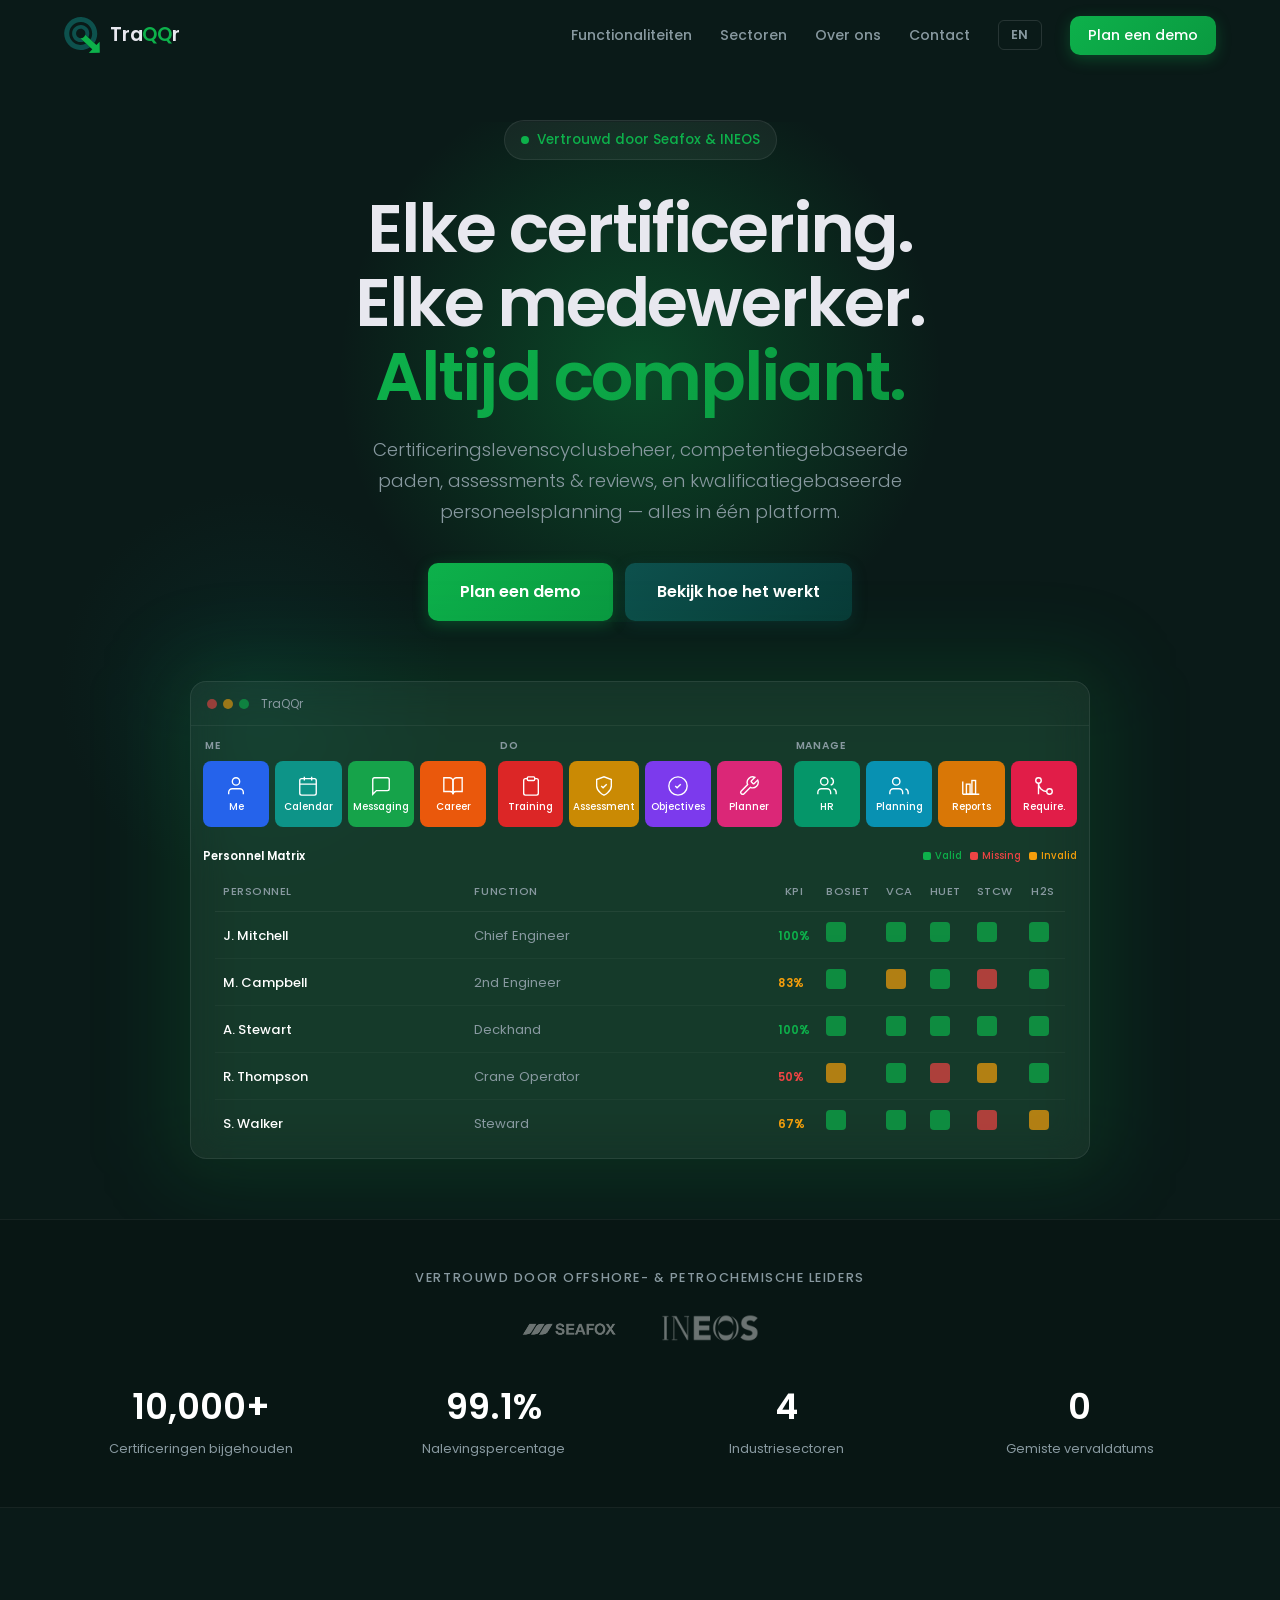
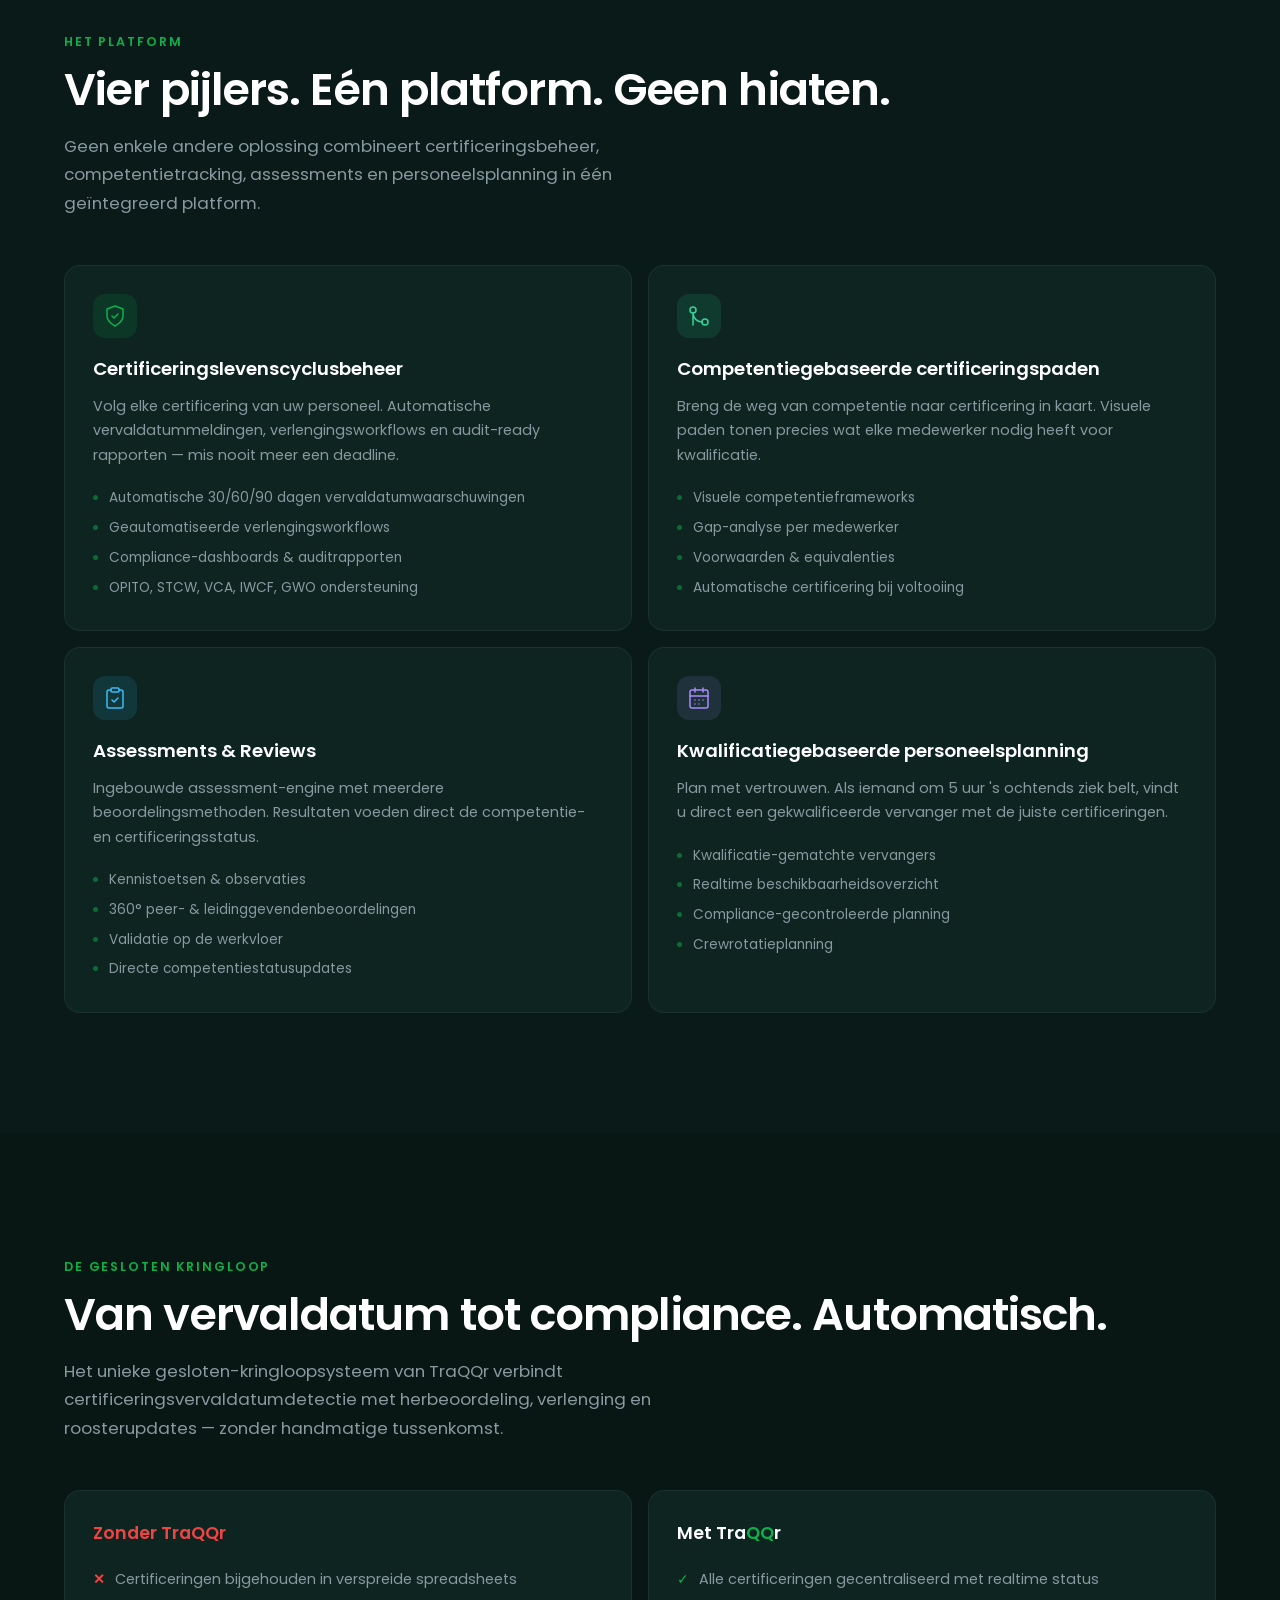
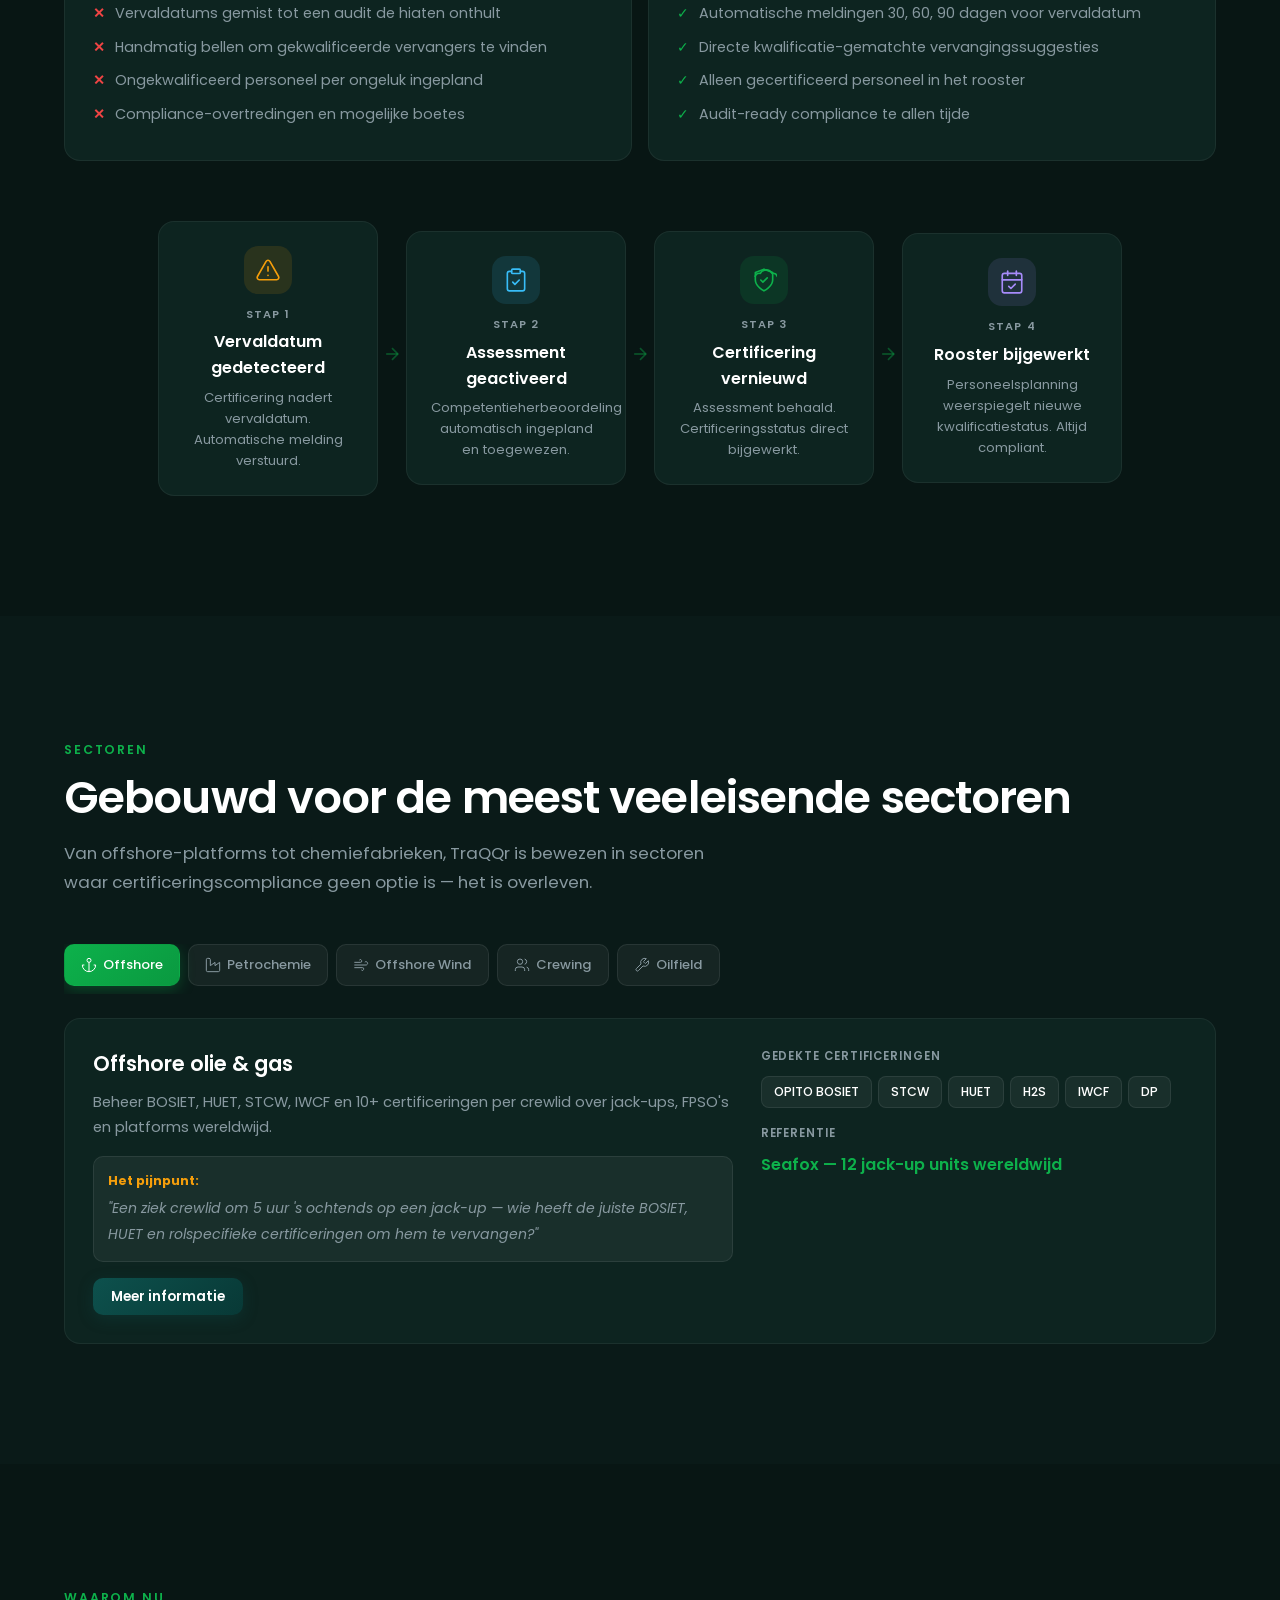
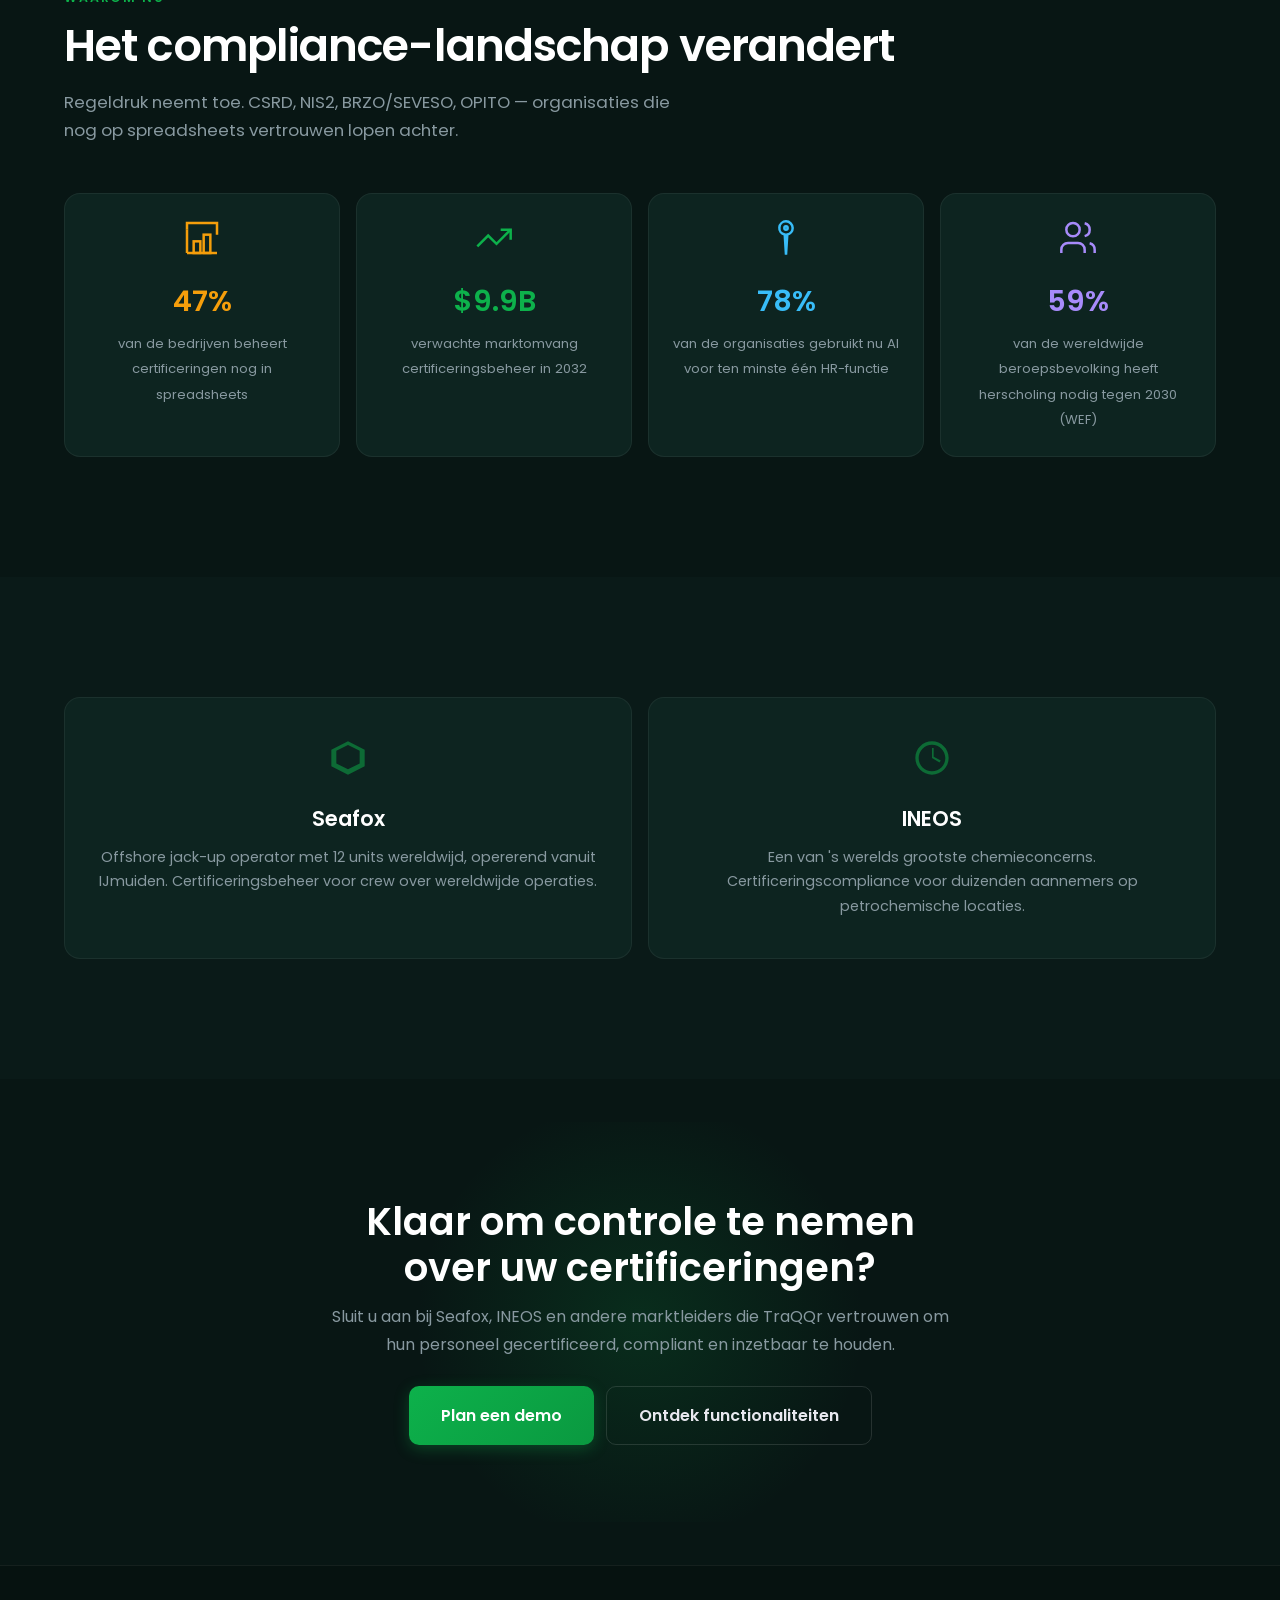
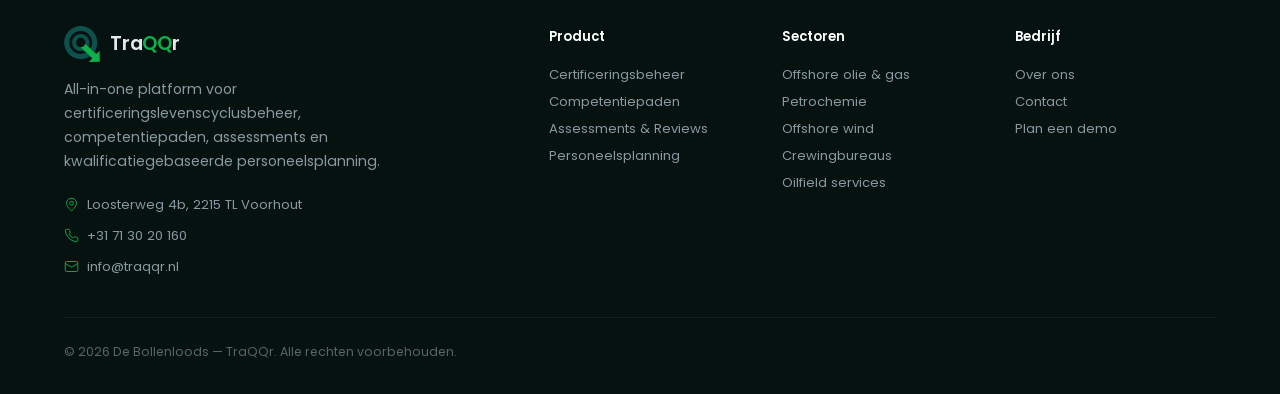
==== commit 3d06da9f: "Add Seafox and INEOS logos with washed-out filter Co-Authored-By: Claude Opus 4.6 (1M context) <nore" ====
--- a/index.html
+++ b/index.html
@@ -232,14 +232,8 @@
         <div class="container">
             <p class="social-proof__label reveal" data-nl="Vertrouwd door offshore- &amp; petrochemische leiders" data-en="Trusted by offshore &amp; petrochemical leaders">Vertrouwd door offshore- &amp; petrochemische leiders</p>
             <div class="social-proof__logos reveal">
-                <div class="social-proof__logo">
-                    <svg viewBox="0 0 24 24" fill="currentColor"><path d="M12 2L2 7v10l10 5 10-5V7L12 2zm0 2.18l7 3.5v7.64l-7 3.5-7-3.5V7.68l7-3.5z"/></svg>
-                    <span>Seafox</span>
-                </div>
-                <div class="social-proof__logo">
-                    <svg viewBox="0 0 24 24" fill="currentColor"><path d="M12 2C6.48 2 2 6.48 2 12s4.48 10 10 10 10-4.48 10-10S17.52 2 12 2zm0 18c-4.41 0-8-3.59-8-8s3.59-8 8-8 8 3.59 8 8-3.59 8-8 8z"/><path d="M12 6v6l4.5 2.7.75-1.23L13 11.2V6h-2z"/></svg>
-                    <span>INEOS</span>
-                </div>
+                <img src="seafox_logo.png" alt="Seafox" class="social-proof__logo-img">
+                <img src="ineos_logo.png" alt="INEOS" class="social-proof__logo-img">
             </div>
             <div class="social-proof__metrics reveal">
                 <div class="metric">
--- a/style.css
+++ b/style.css
@@ -791,22 +791,16 @@
     margin-bottom: 36px;
 }
 
-.social-proof__logo {
-    display: flex;
-    align-items: center;
-    gap: 8px;
-    font-size: 1.2rem;
-    font-weight: 600;
-    color: rgba(255, 255, 255, 0.5);
-    transition: color var(--transition);
-}
-
-.social-proof__logo:hover { color: rgba(255, 255, 255, 0.8); }
-
-.social-proof__logo svg {
-    width: 28px;
-    height: 28px;
-    color: rgba(13, 177, 75, 0.5);
+.social-proof__logo-img {
+    height: 30px;
+    width: auto;
+    filter: brightness(0) invert(1);
+    opacity: 0.4;
+    transition: opacity var(--transition);
+}
+
+.social-proof__logo-img:hover {
+    opacity: 0.65;
 }
 
 .social-proof__metrics {
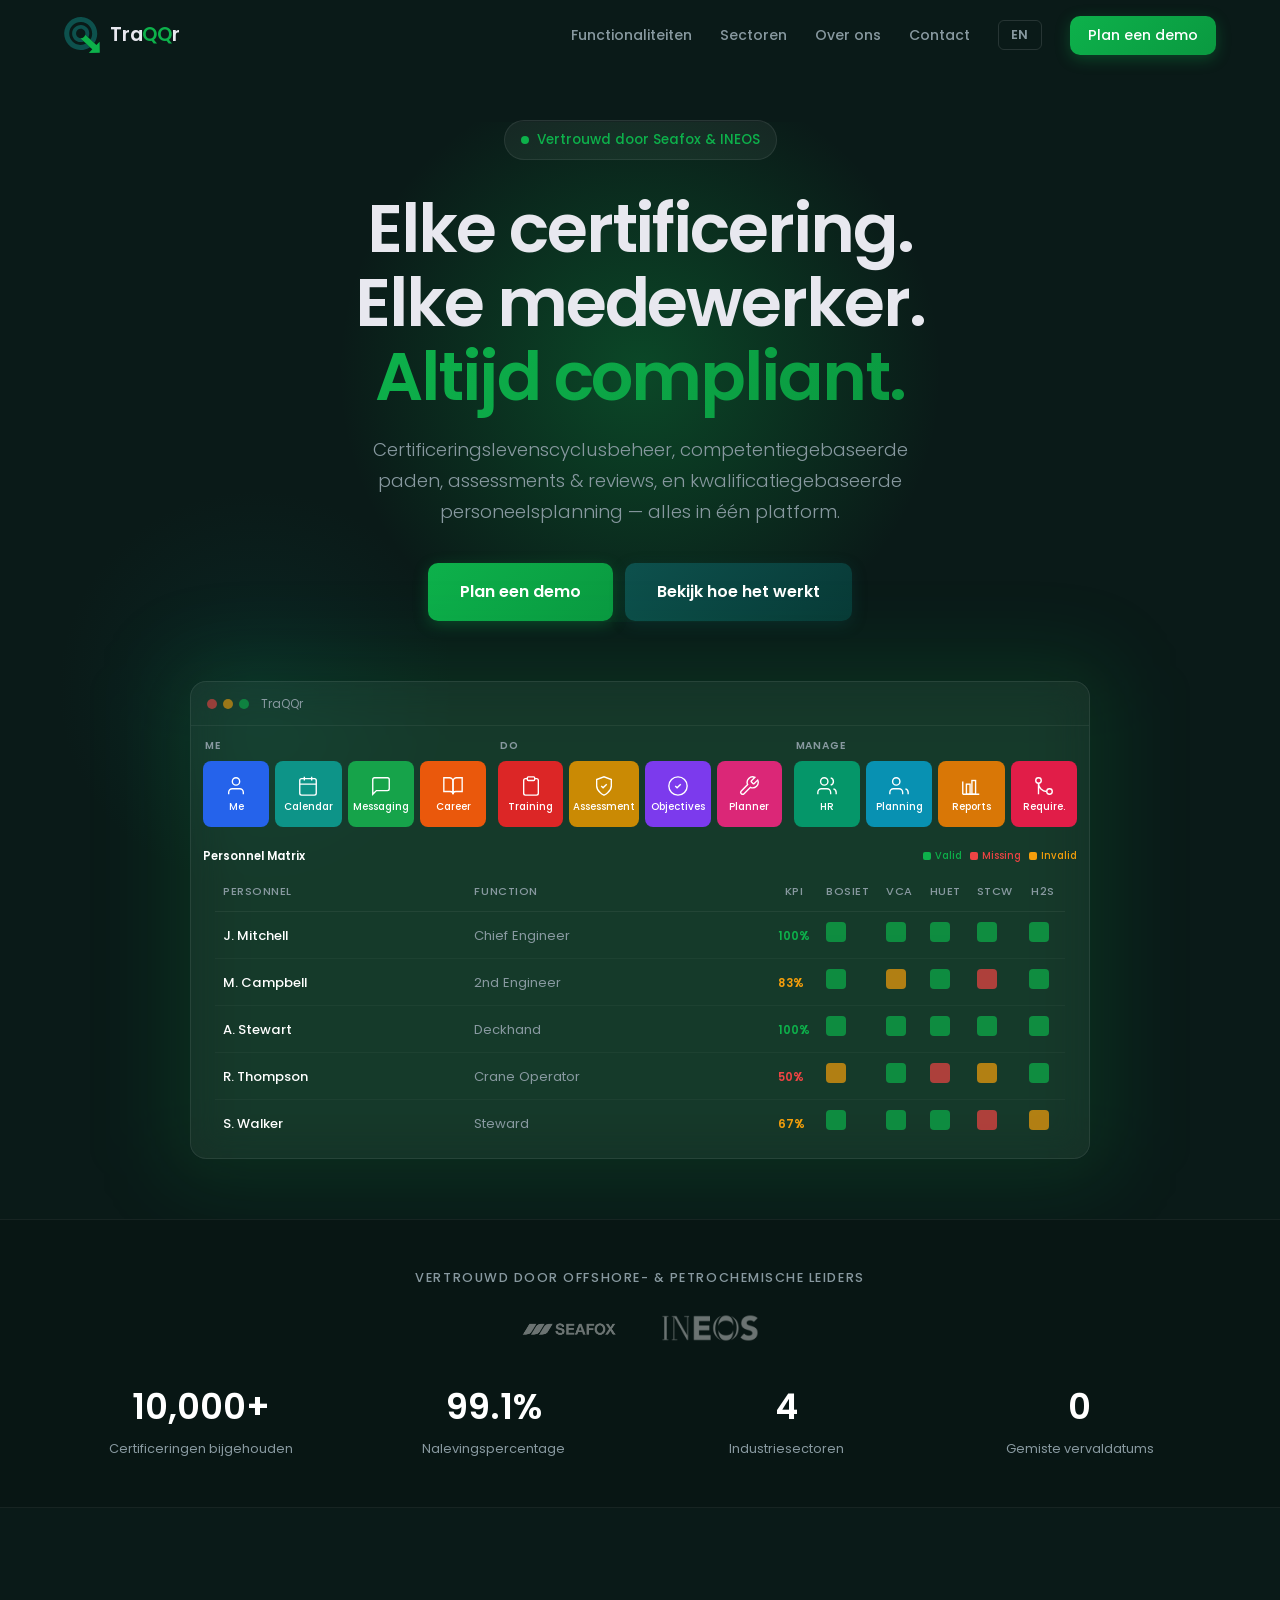
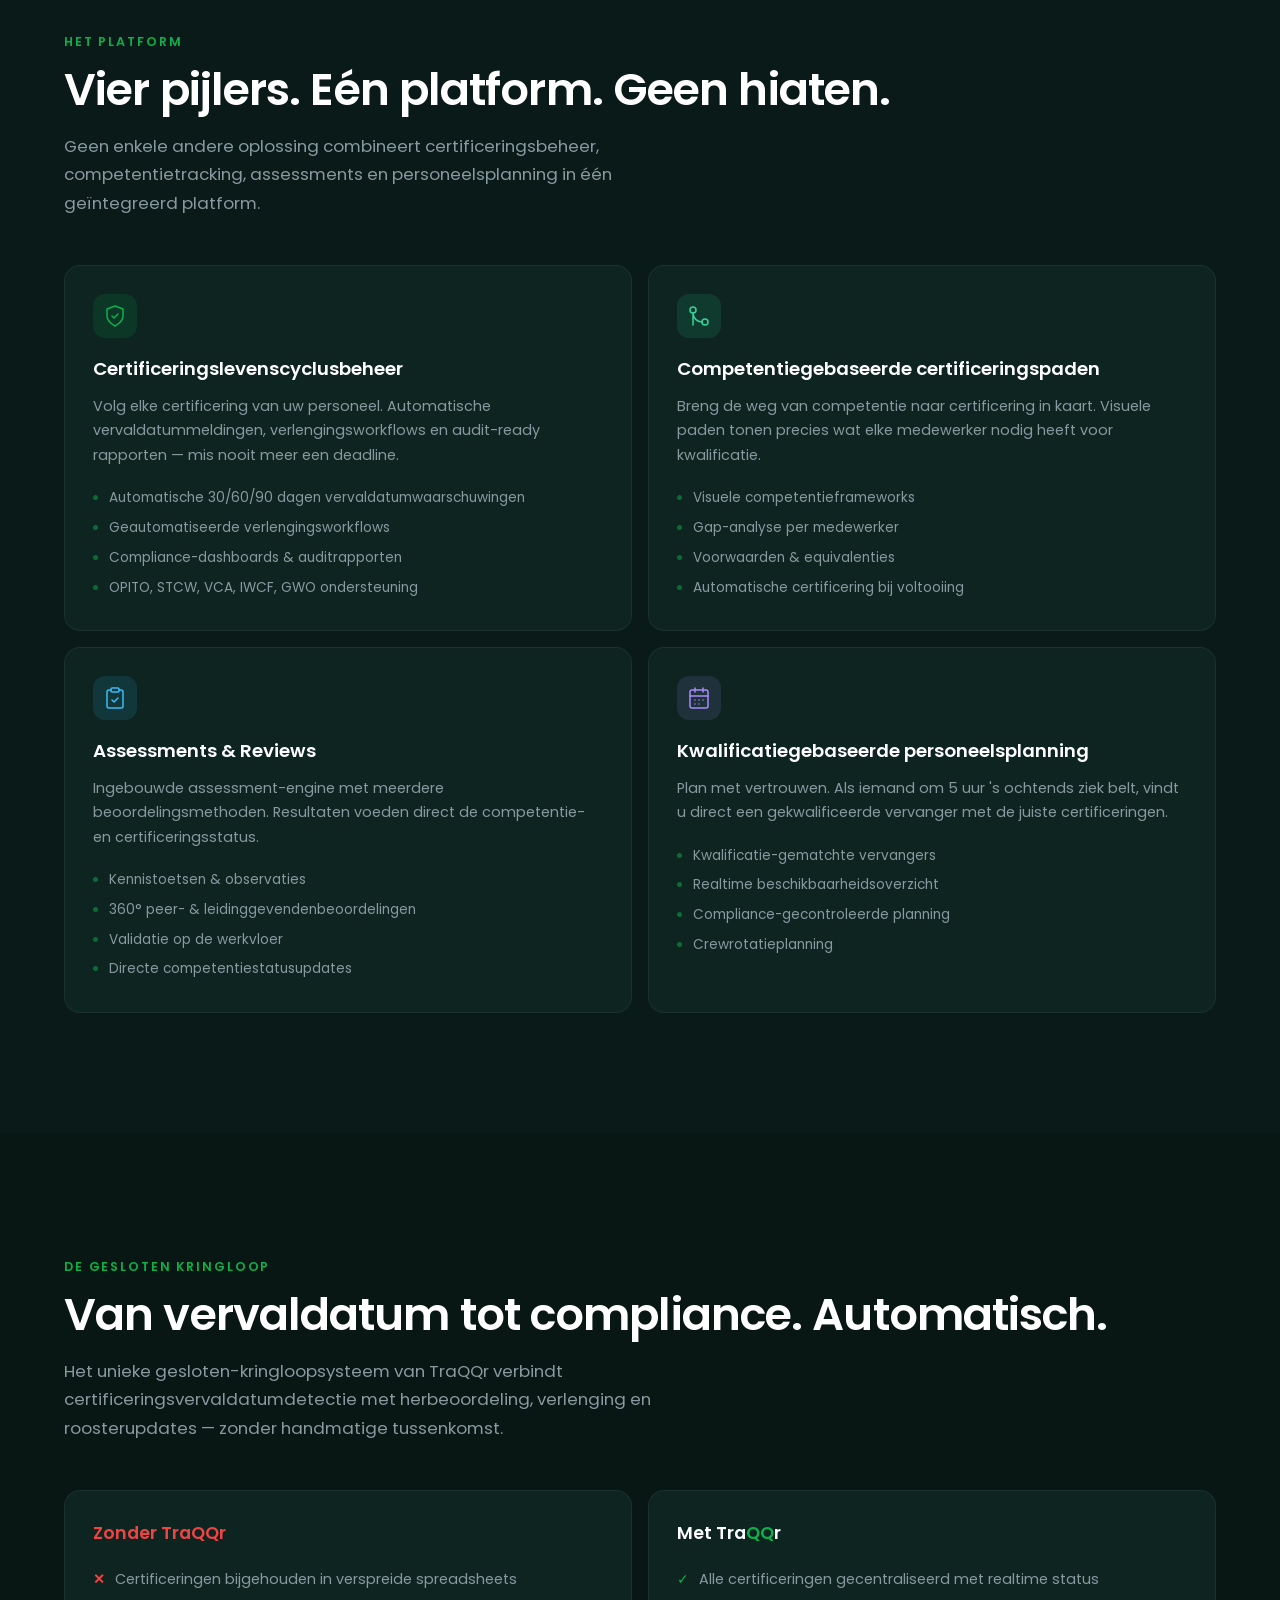
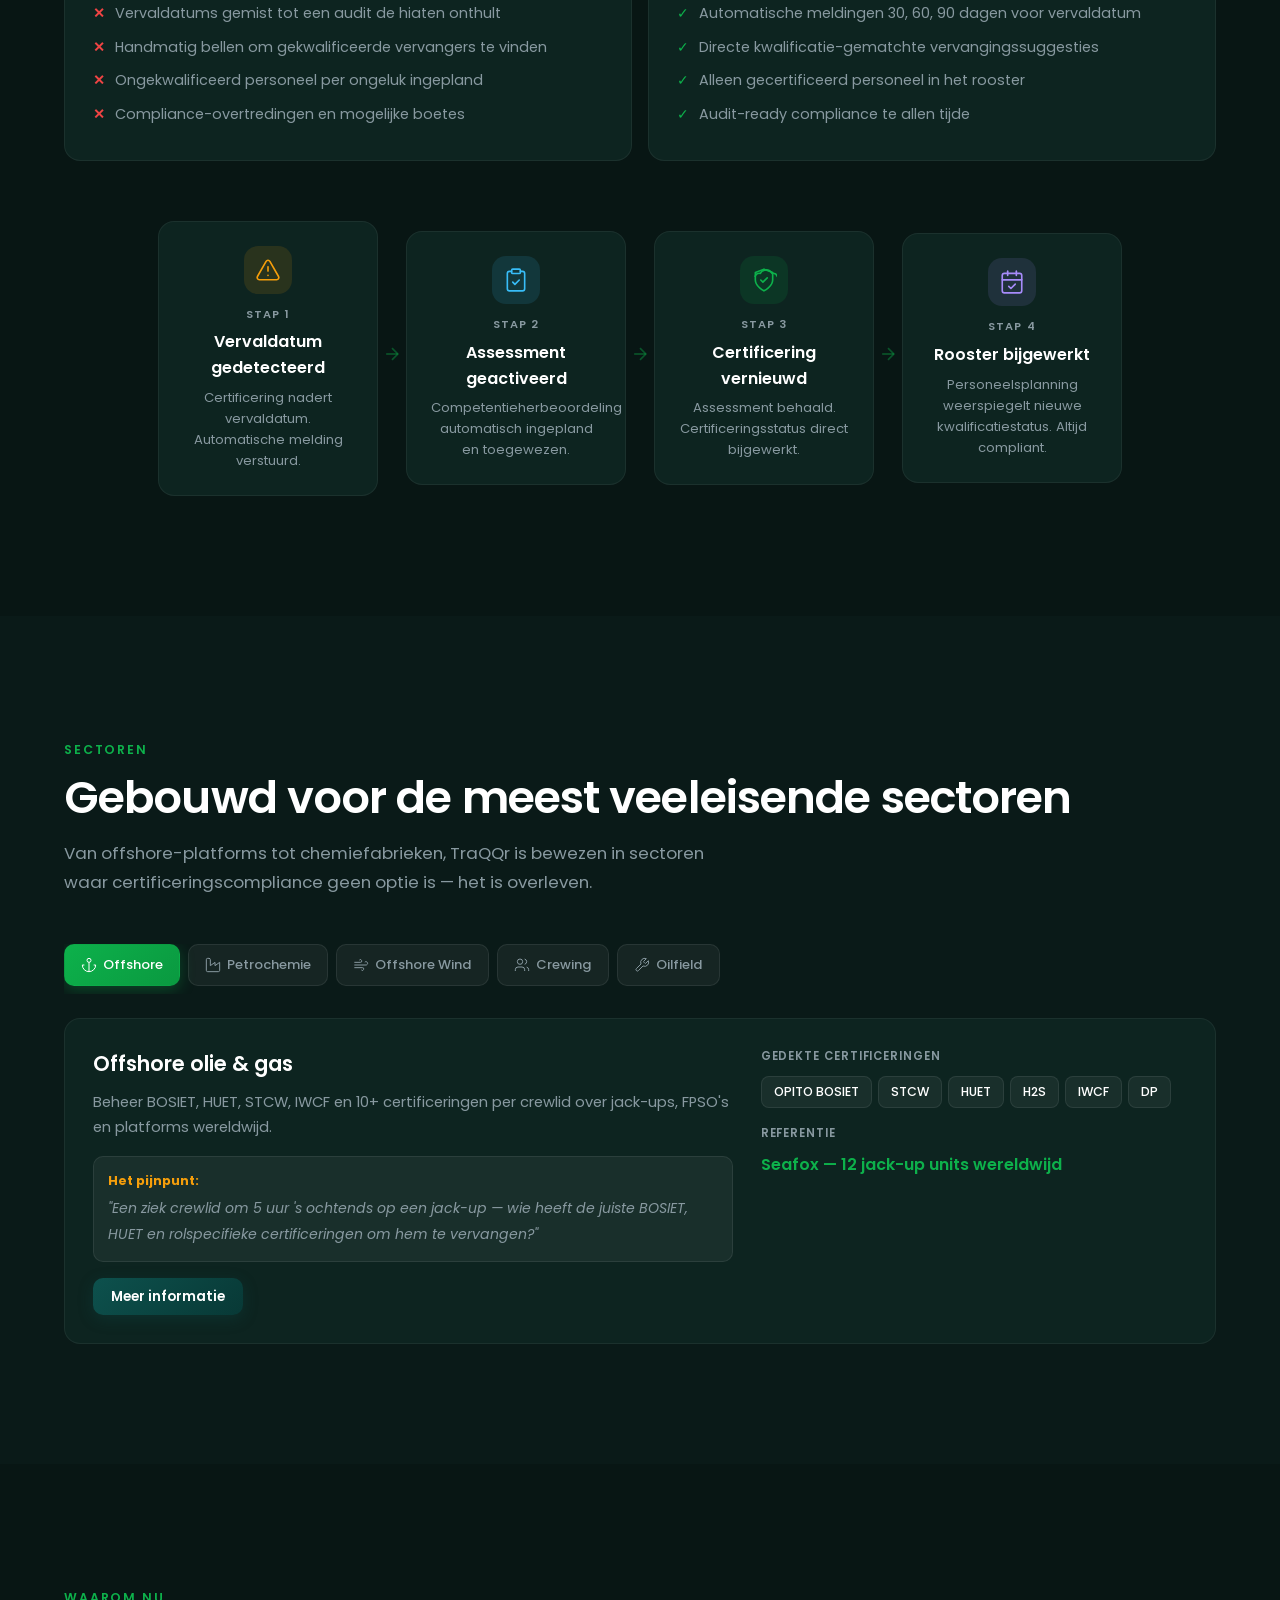
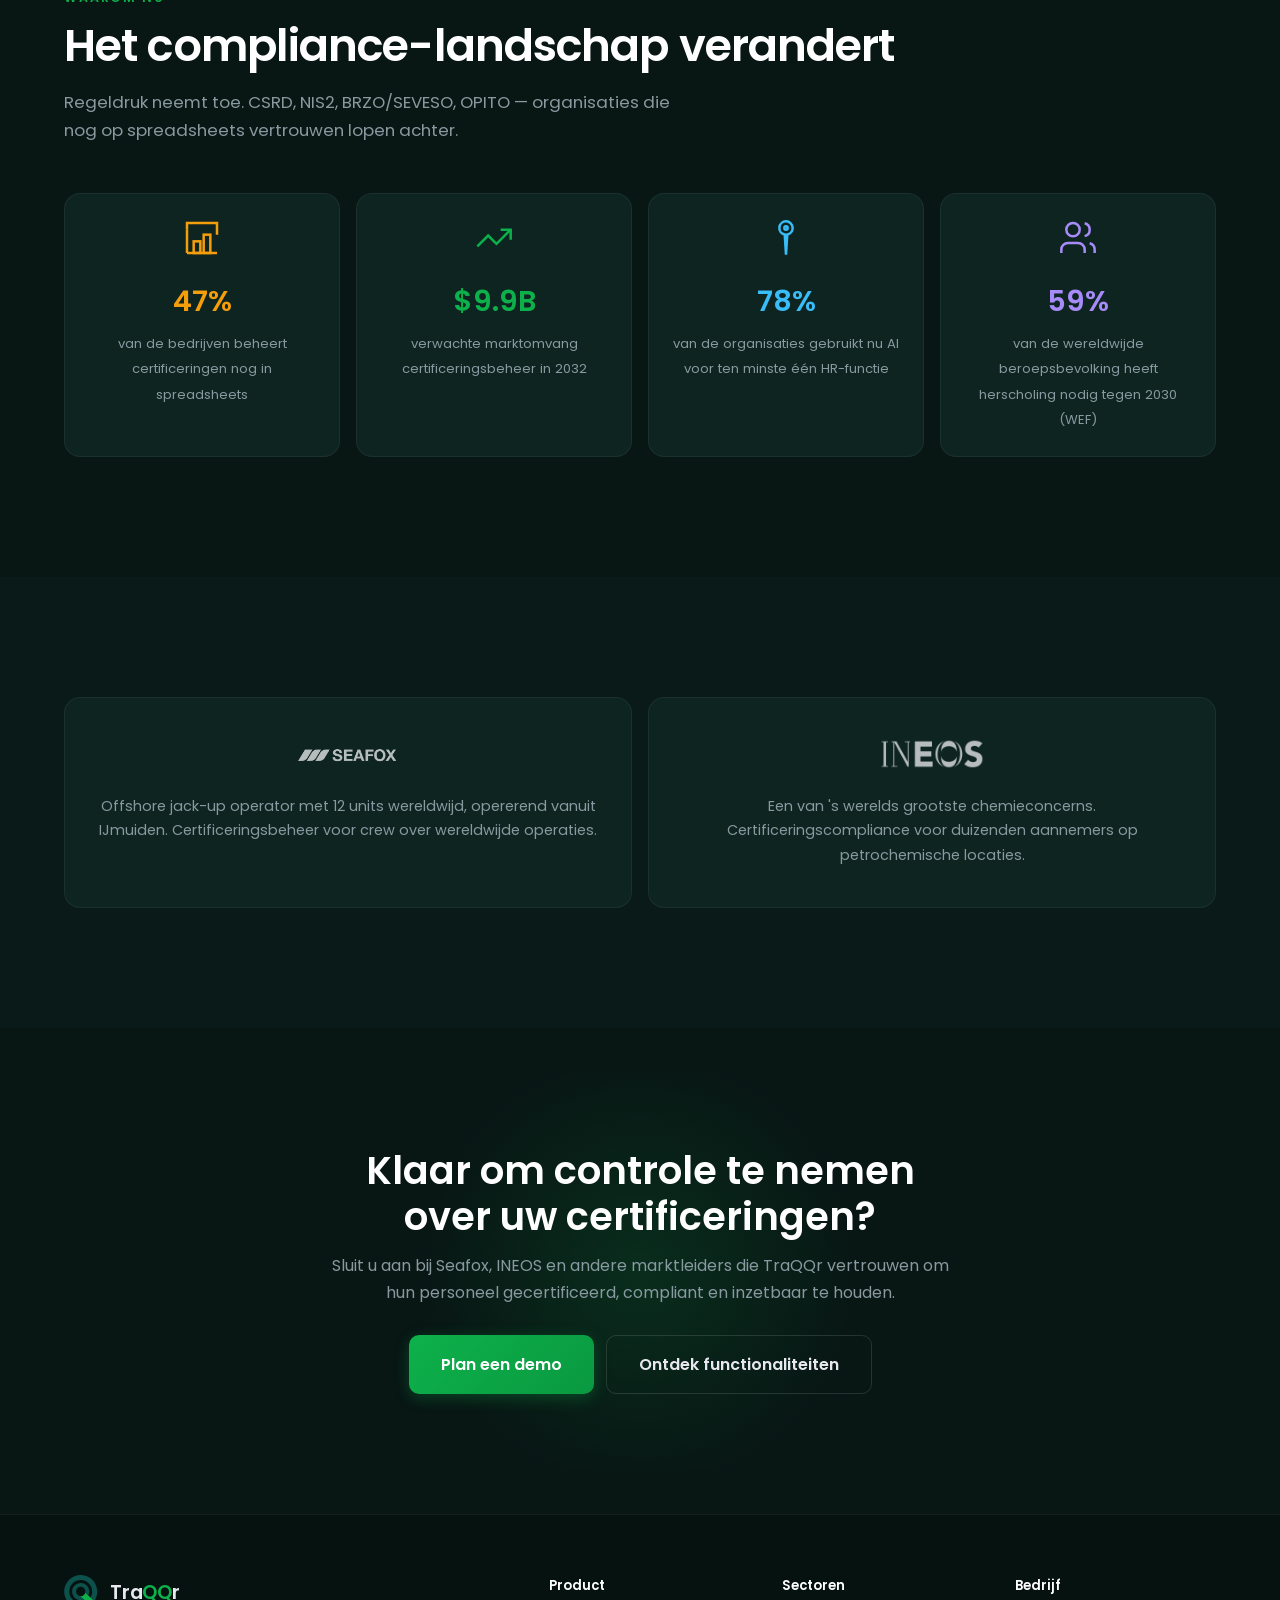
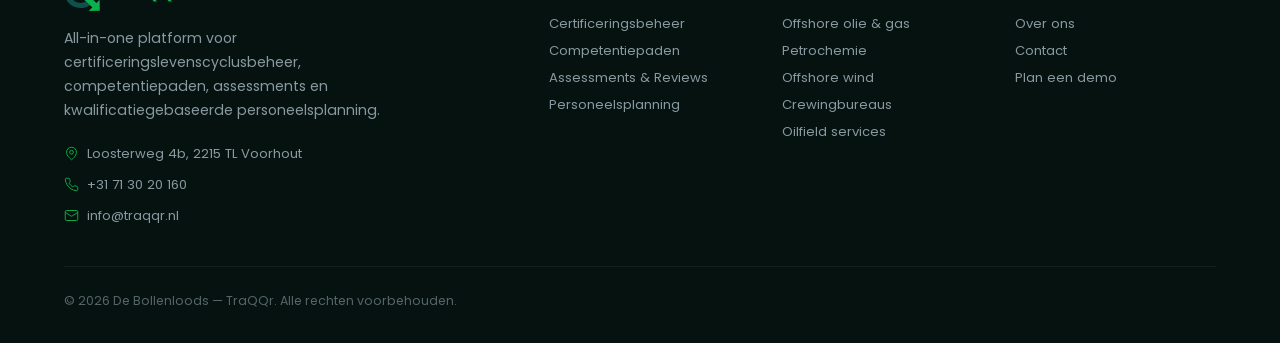
==== commit f185463e: "Replace trusted-by icons with actual company logos Co-Authored-By: Claude Opus 4.6 (1M context) <nor" ====
--- a/index.html
+++ b/index.html
@@ -602,15 +602,13 @@
             <div class="testimonials__grid">
                 <div class="testimonial-card reveal">
                     <div class="trusted-card">
-                        <svg viewBox="0 0 24 24" fill="currentColor" class="trusted-card__icon"><path d="M12 2L2 7v10l10 5 10-5V7L12 2zm0 2.18l7 3.5v7.64l-7 3.5-7-3.5V7.68l7-3.5z"/></svg>
-                        <h3>Seafox</h3>
+                        <img src="seafox_logo.png" alt="Seafox" class="trusted-card__logo">
                         <p data-nl="Offshore jack-up operator met 12 units wereldwijd, opererend vanuit IJmuiden. Certificeringsbeheer voor crew over wereldwijde operaties." data-en="Offshore jack-up operator with 12 units worldwide, operating from IJmuiden. Managing certifications for crew across global operations.">Offshore jack-up operator met 12 units wereldwijd, opererend vanuit IJmuiden. Certificeringsbeheer voor crew over wereldwijde operaties.</p>
                     </div>
                 </div>
                 <div class="testimonial-card reveal">
                     <div class="trusted-card">
-                        <svg viewBox="0 0 24 24" fill="currentColor" class="trusted-card__icon"><path d="M12 2C6.48 2 2 6.48 2 12s4.48 10 10 10 10-4.48 10-10S17.52 2 12 2zm0 18c-4.41 0-8-3.59-8-8s3.59-8 8-8 8 3.59 8 8-3.59 8-8 8z"/><path d="M12 6v6l4.5 2.7.75-1.23L13 11.2V6h-2z"/></svg>
-                        <h3>INEOS</h3>
+                        <img src="ineos_logo.png" alt="INEOS" class="trusted-card__logo">
                         <p data-nl="Een van 's werelds grootste chemieconcerns. Certificeringscompliance voor duizenden aannemers op petrochemische locaties." data-en="One of the world's largest chemical companies. Certification compliance for thousands of contractors across petrochemical sites.">Een van 's werelds grootste chemieconcerns. Certificeringscompliance voor duizenden aannemers op petrochemische locaties.</p>
                         </div>
                     </div>
--- a/style.css
+++ b/style.css
@@ -1285,19 +1285,12 @@
     padding: 12px 0;
 }
 
-.trusted-card__icon {
-    width: 40px;
-    height: 40px;
-    color: var(--color-accent);
-    opacity: 0.5;
+.trusted-card__logo {
+    height: 32px;
+    width: auto;
+    filter: brightness(0) invert(1);
+    opacity: 0.7;
     margin-bottom: 16px;
-}
-
-.trusted-card h3 {
-    font-size: 1.3rem;
-    font-weight: 600;
-    color: white;
-    margin-bottom: 10px;
 }
 
 .trusted-card p {
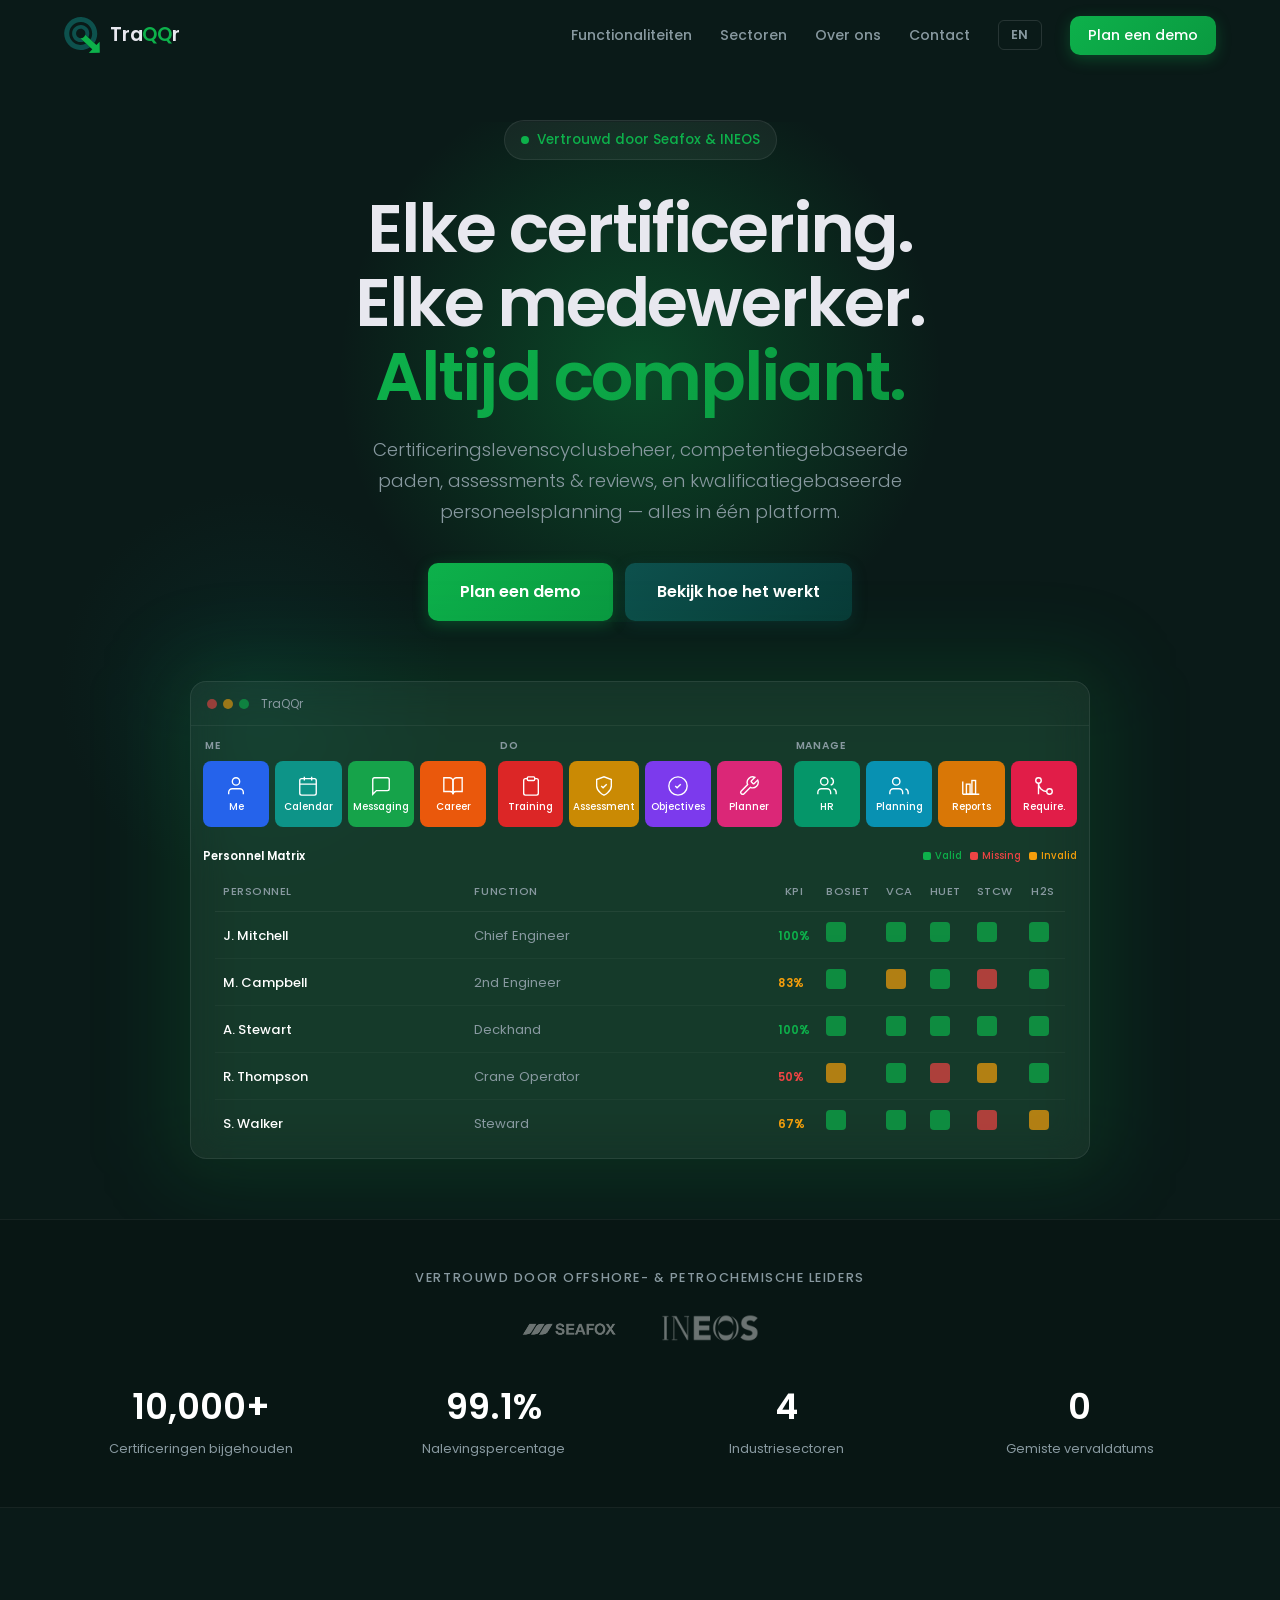
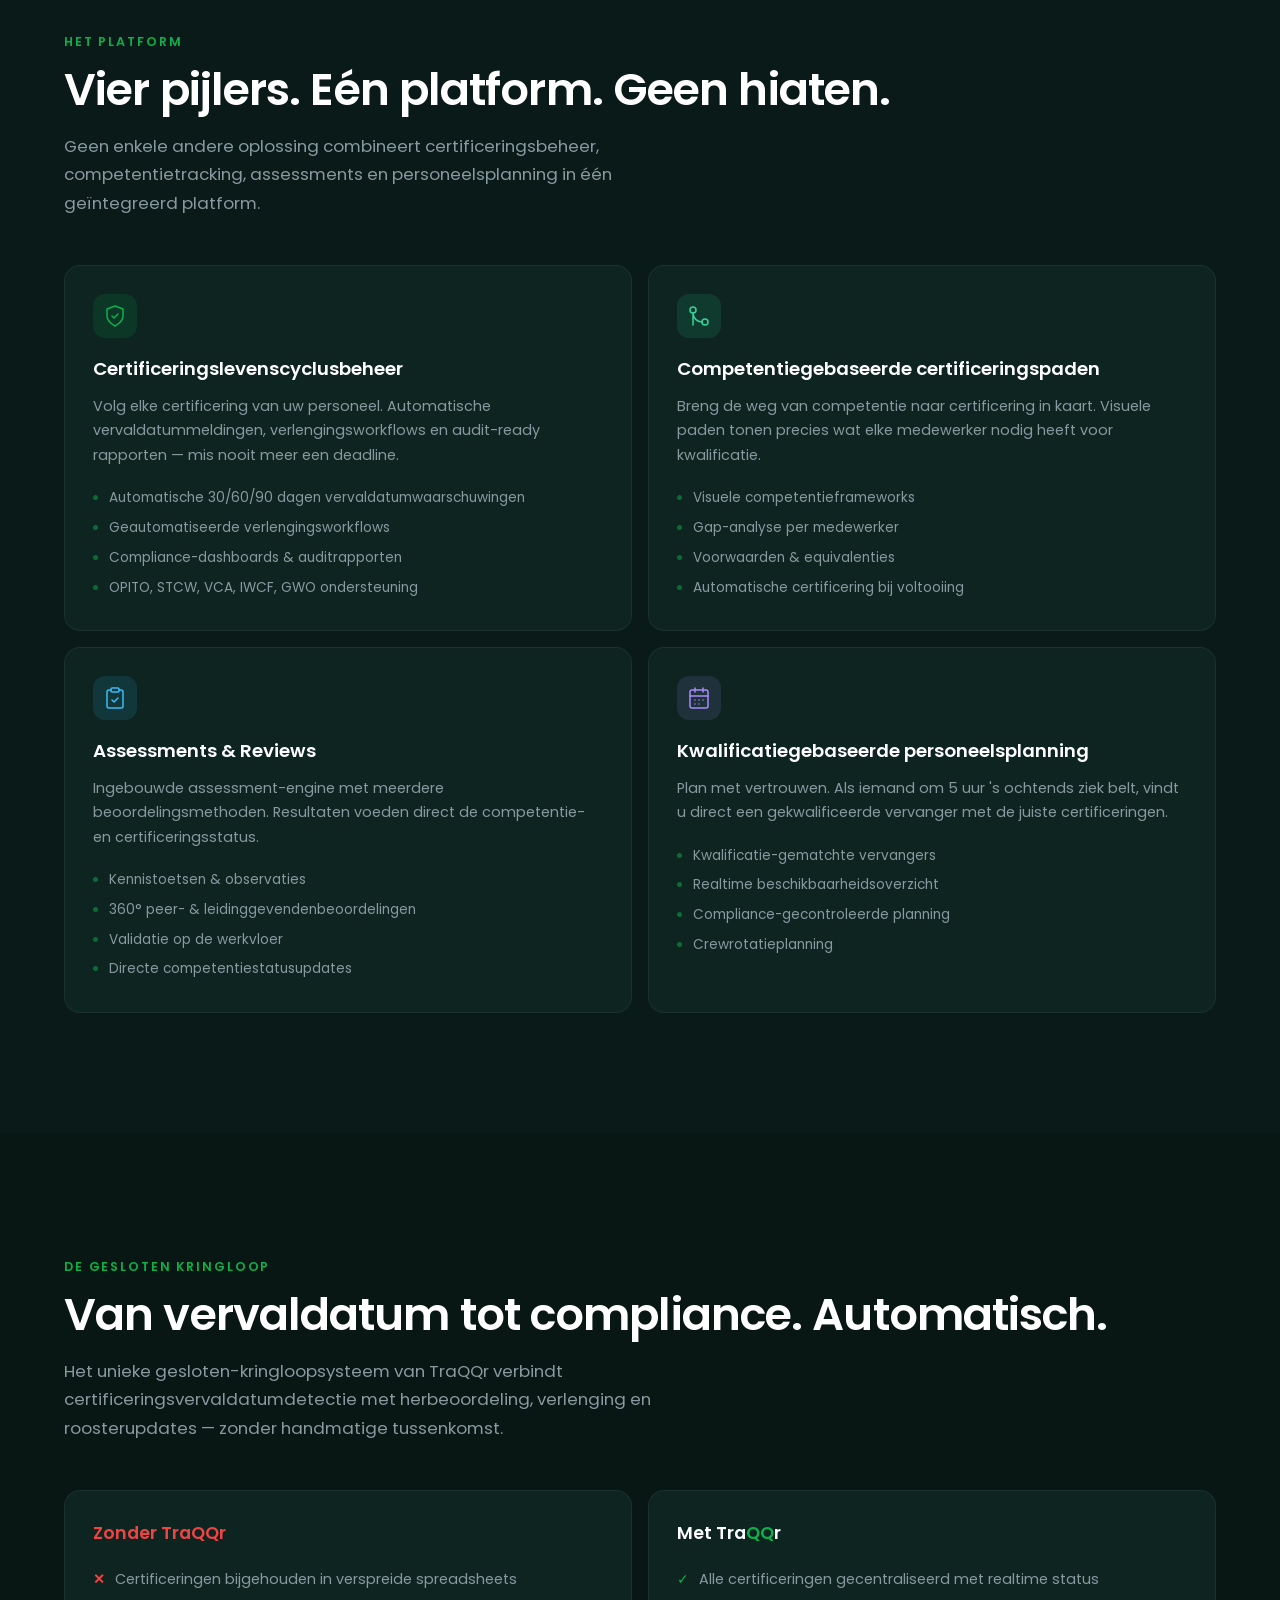
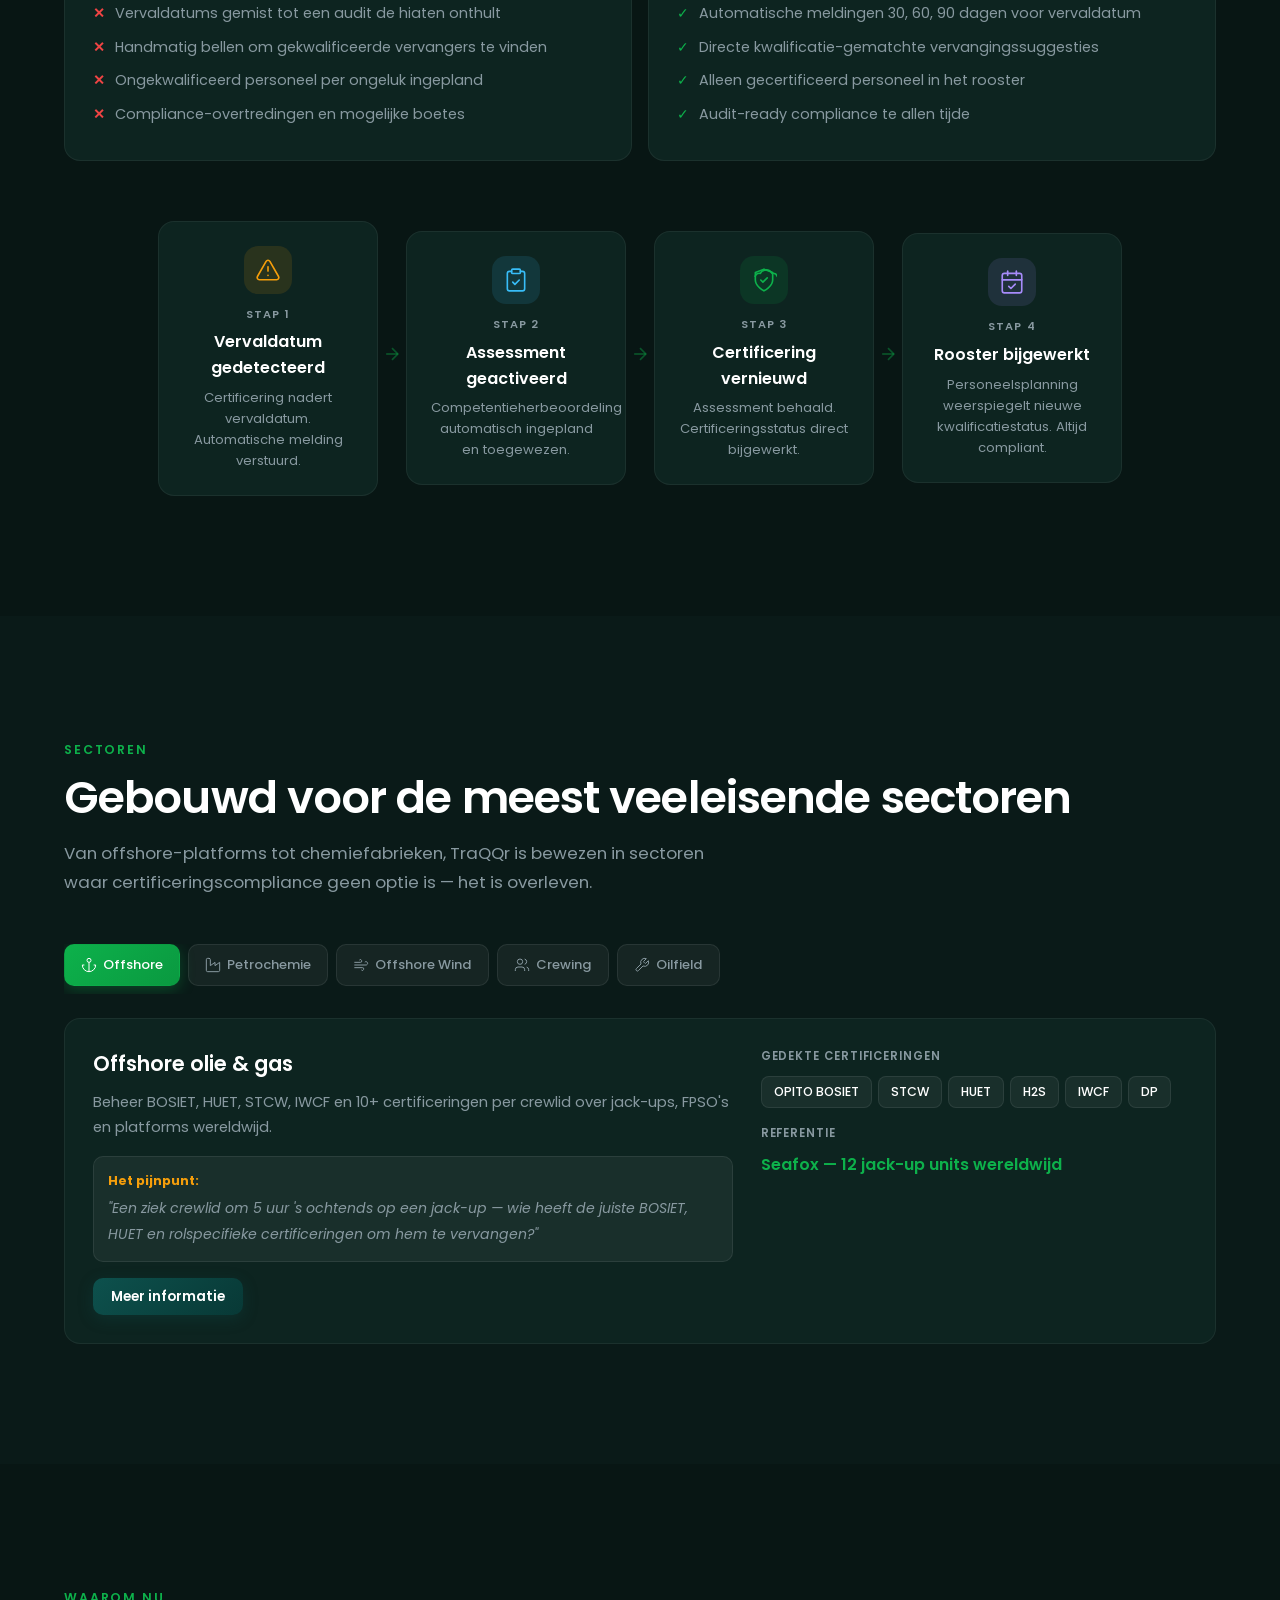
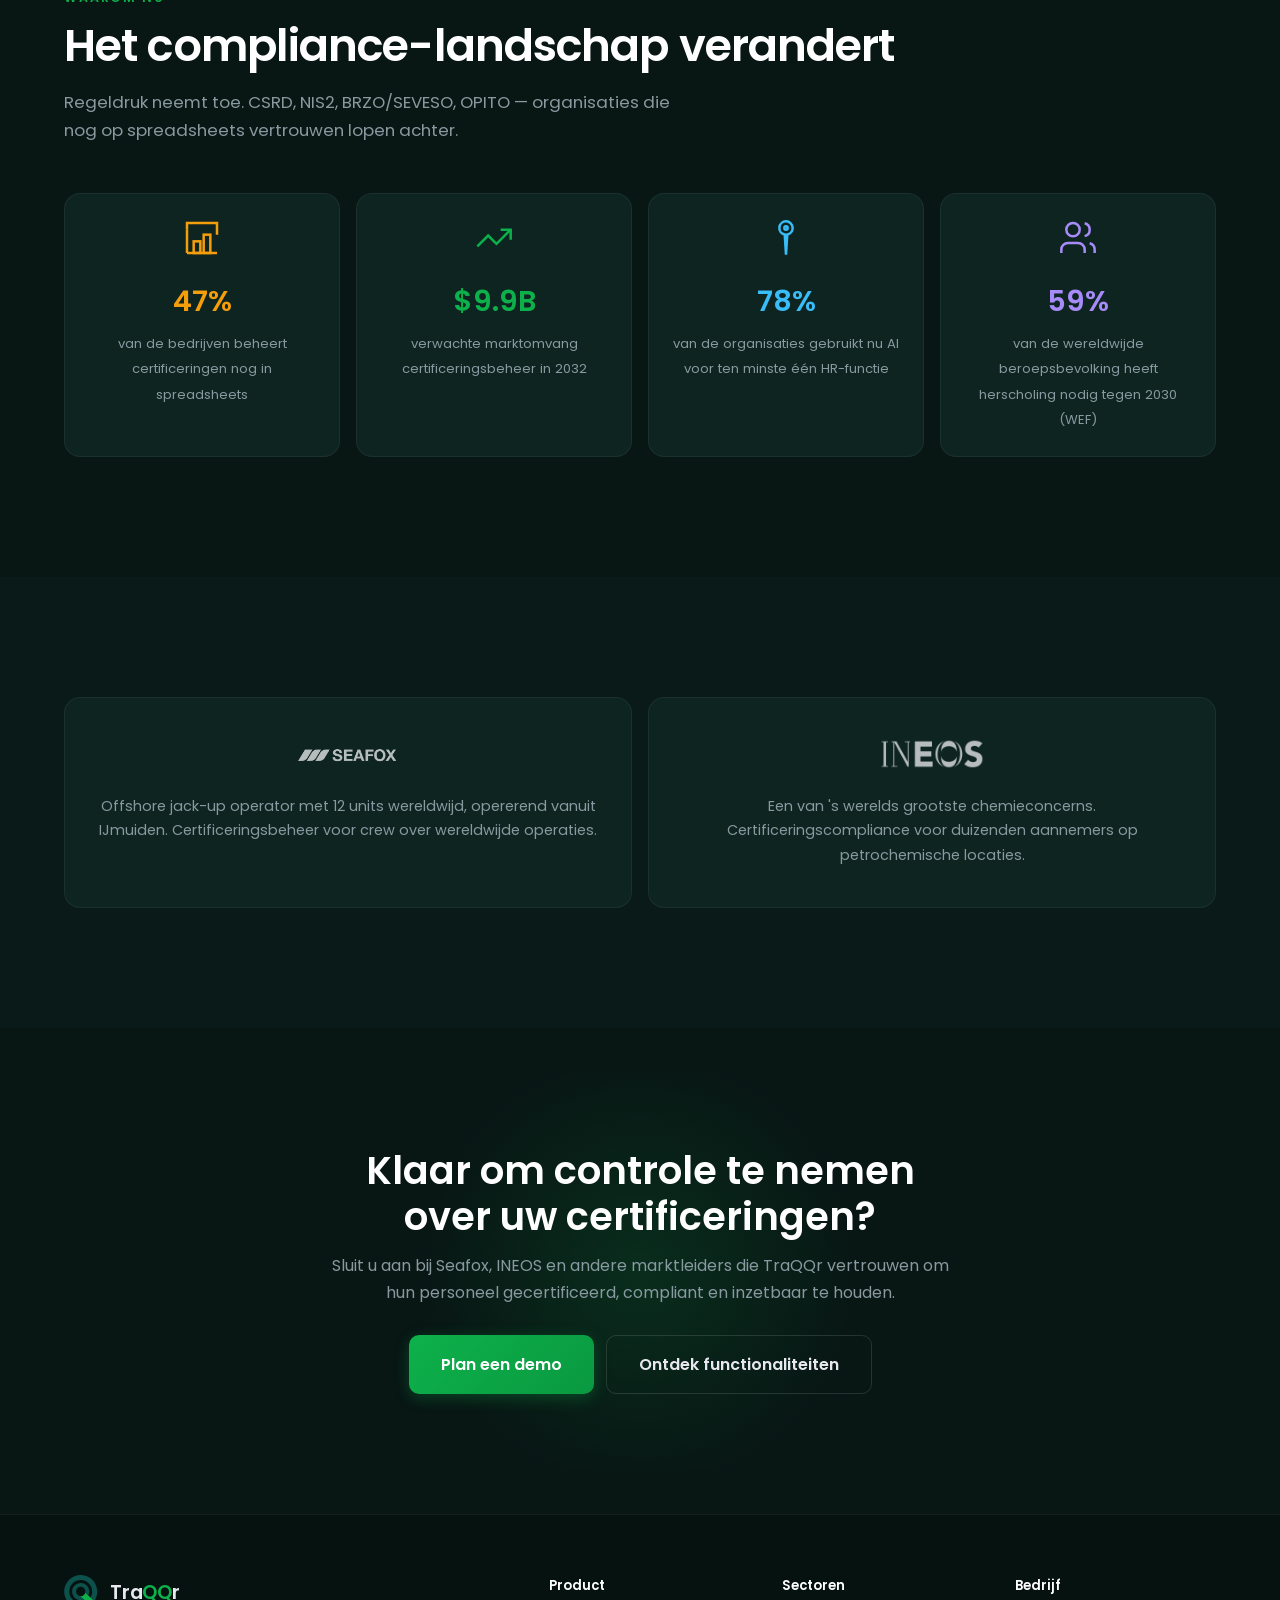
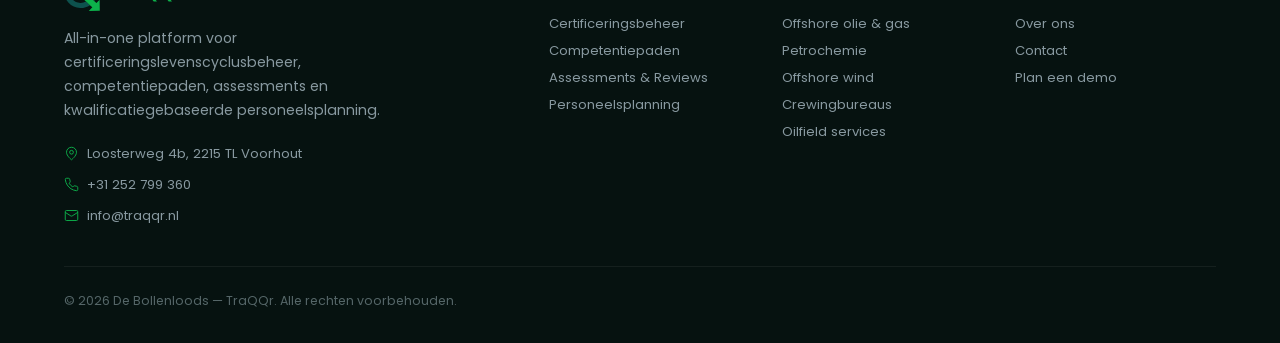
==== commit 6e354aad: "Update phone number to +31 252 799 360 Co-Authored-By: Claude Opus 4.6 (1M context) <noreply@anthrop" ====
--- a/index.html
+++ b/index.html
@@ -34,7 +34,7 @@
                 "postalCode": "2215 TL",
                 "addressCountry": "NL"
             },
-            "telephone": "+31713020160"
+            "telephone": "+31252799360"
         }
     }
     </script>
@@ -650,9 +650,9 @@
                             <svg viewBox="0 0 24 24" fill="none" stroke="currentColor" stroke-width="1.5"><path d="M20 10c0 6-8 12-8 12s-8-6-8-12a8 8 0 0 1 16 0Z"/><circle cx="12" cy="10" r="3"/></svg>
                             Loosterweg 4b, 2215 TL Voorhout
                         </a>
-                        <a href="tel:+31713020160">
+                        <a href="tel:+31252799360">
                             <svg viewBox="0 0 24 24" fill="none" stroke="currentColor" stroke-width="1.5"><path d="M22 16.92v3a2 2 0 0 1-2.18 2 19.79 19.79 0 0 1-8.63-3.07 19.5 19.5 0 0 1-6-6 19.79 19.79 0 0 1-3.07-8.67A2 2 0 0 1 4.11 2h3a2 2 0 0 1 2 1.72c.127.96.361 1.903.7 2.81a2 2 0 0 1-.45 2.11L8.09 9.91a16 16 0 0 0 6 6l1.27-1.27a2 2 0 0 1 2.11-.45c.907.339 1.85.573 2.81.7A2 2 0 0 1 22 16.92z"/></svg>
-                            +31 71 30 20 160
+                            +31 252 799 360
                         </a>
                         <a href="mailto:info@traqqr.nl">
                             <svg viewBox="0 0 24 24" fill="none" stroke="currentColor" stroke-width="1.5"><rect x="2" y="4" width="20" height="16" rx="2"/><path d="m22 7-8.97 5.7a1.94 1.94 0 0 1-2.06 0L2 7"/></svg>
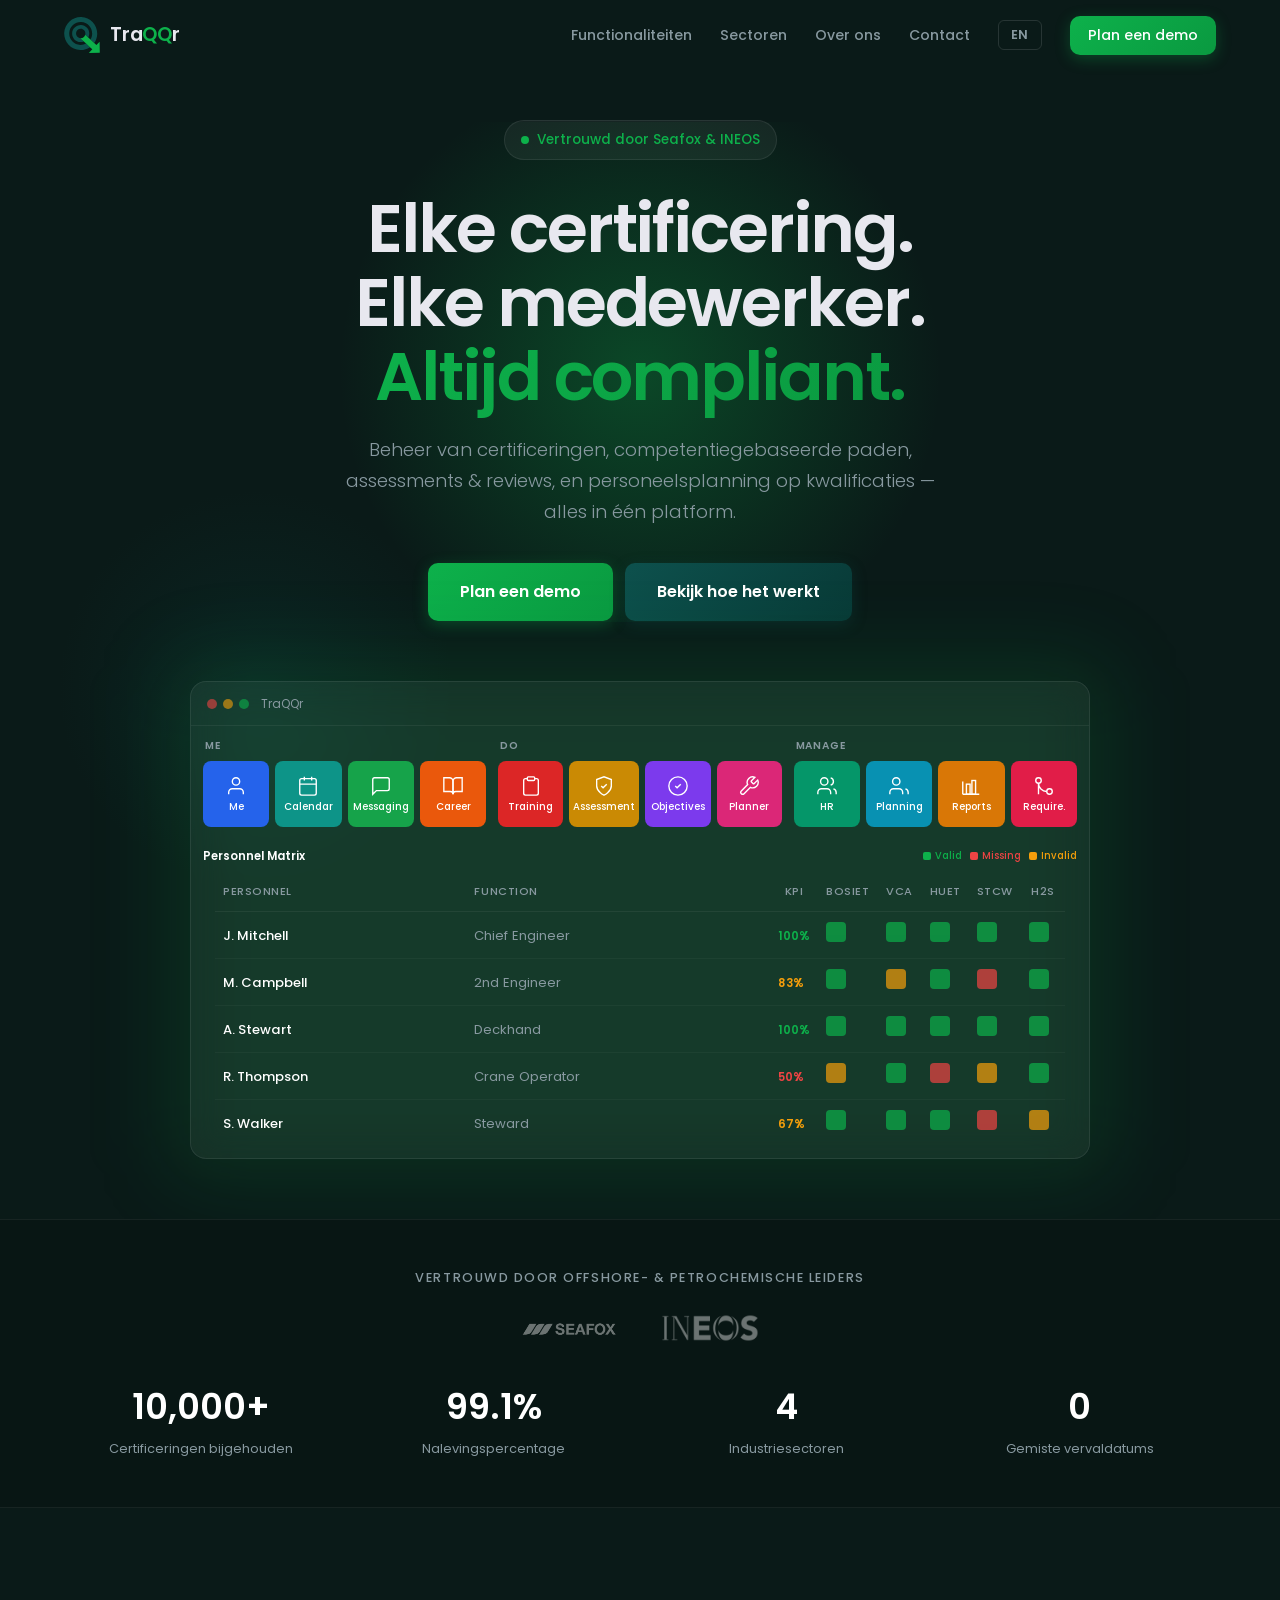
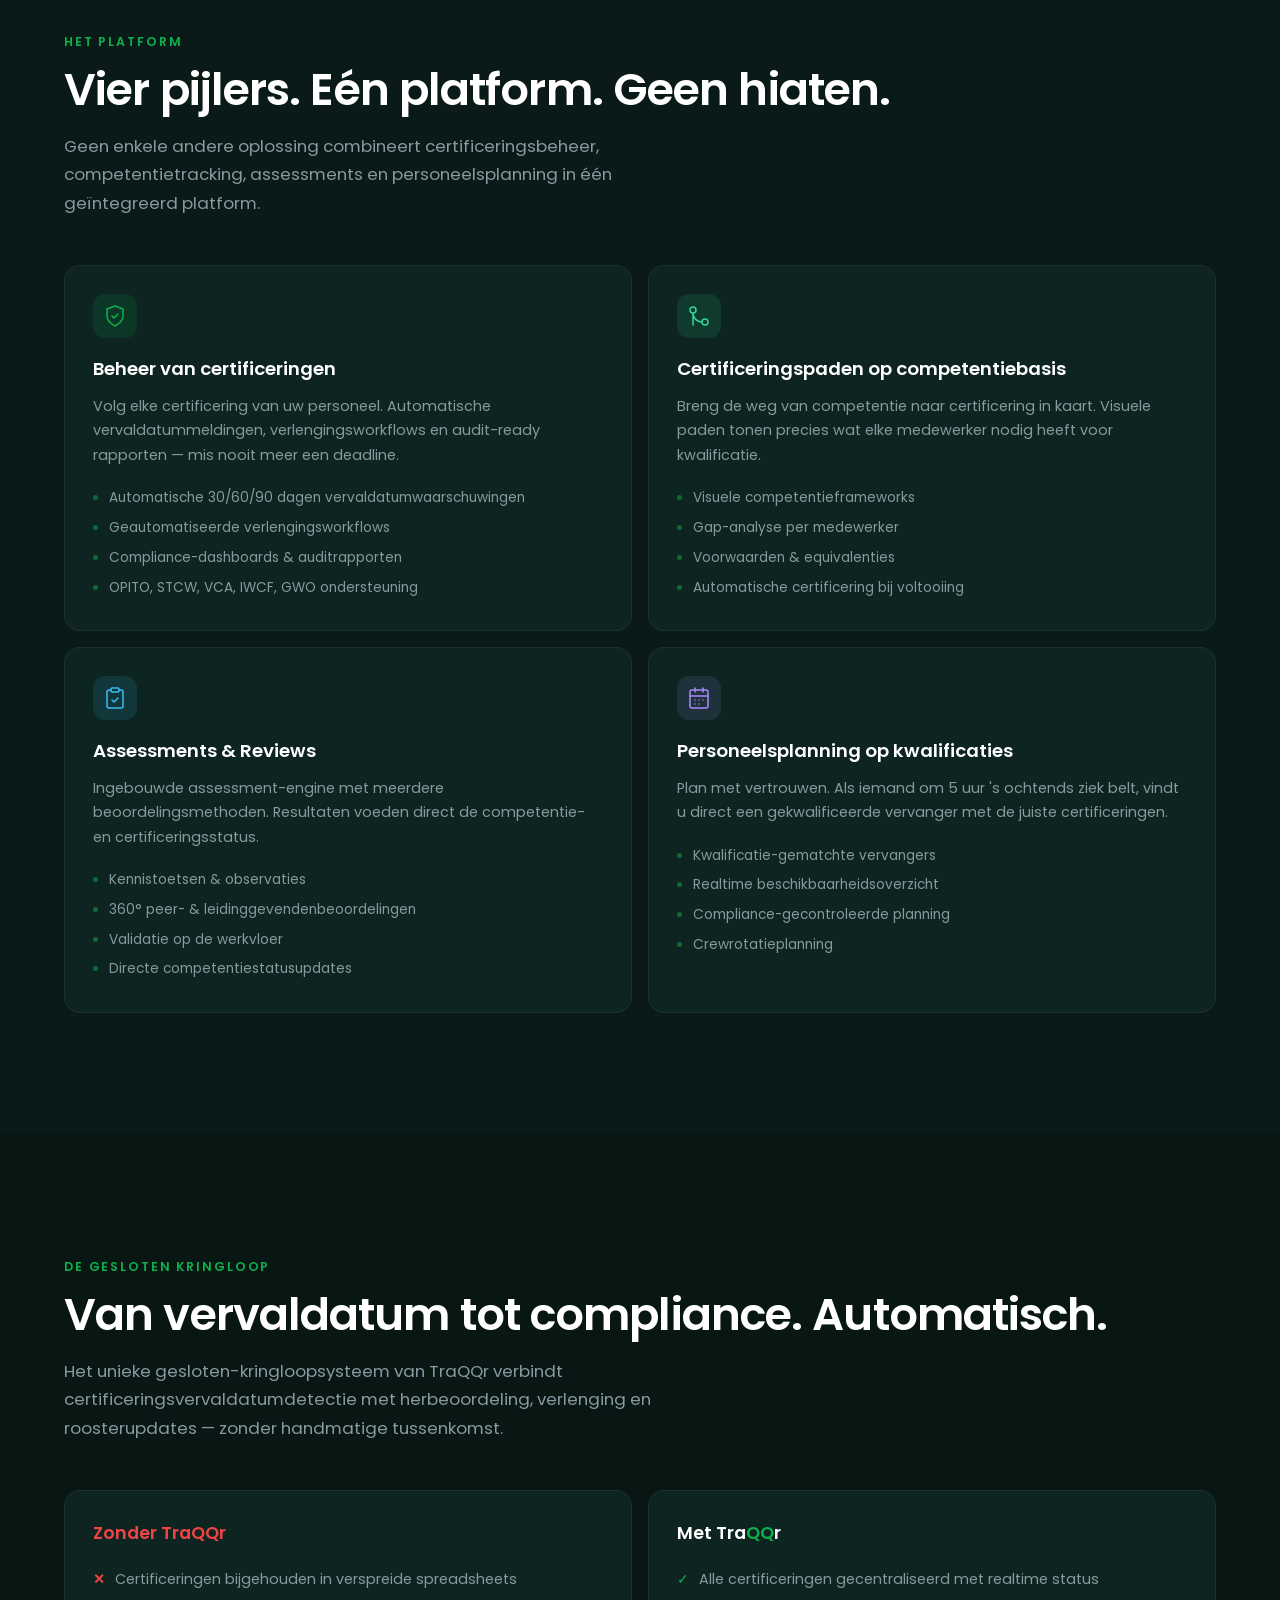
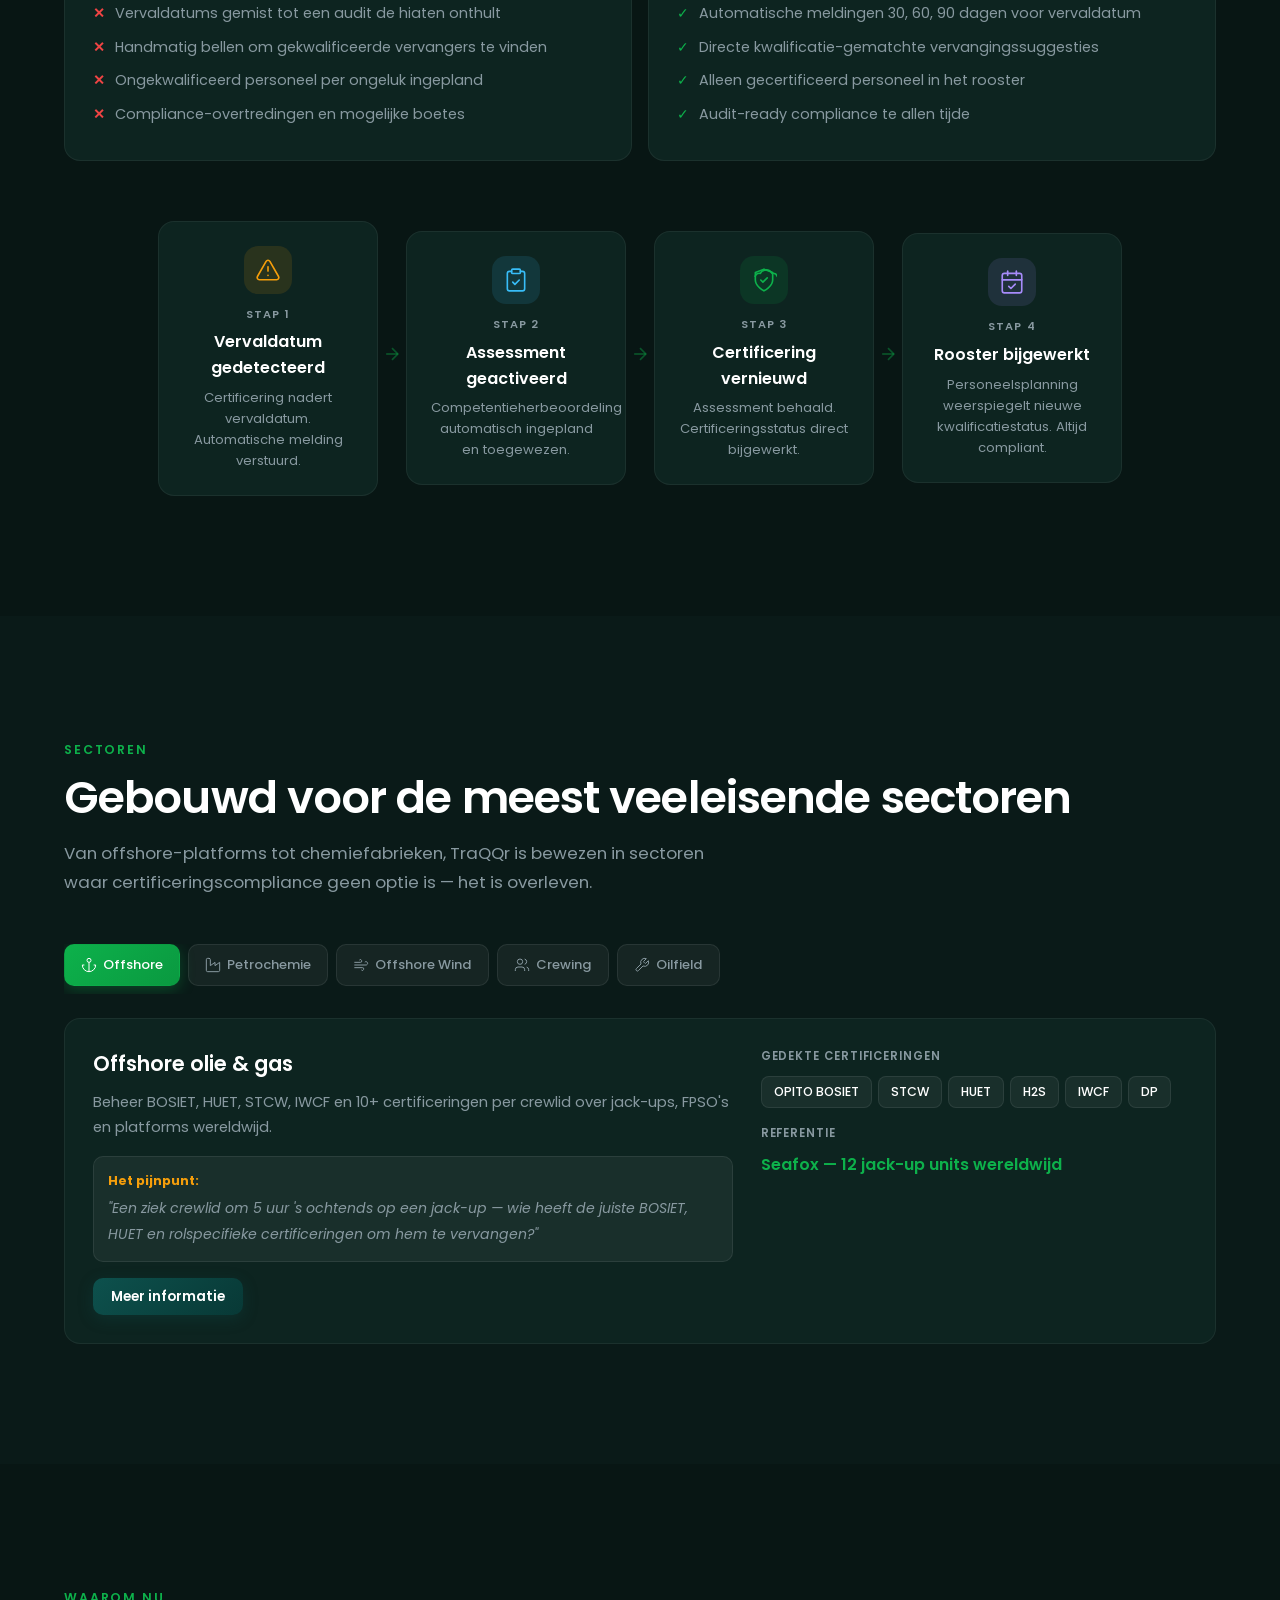
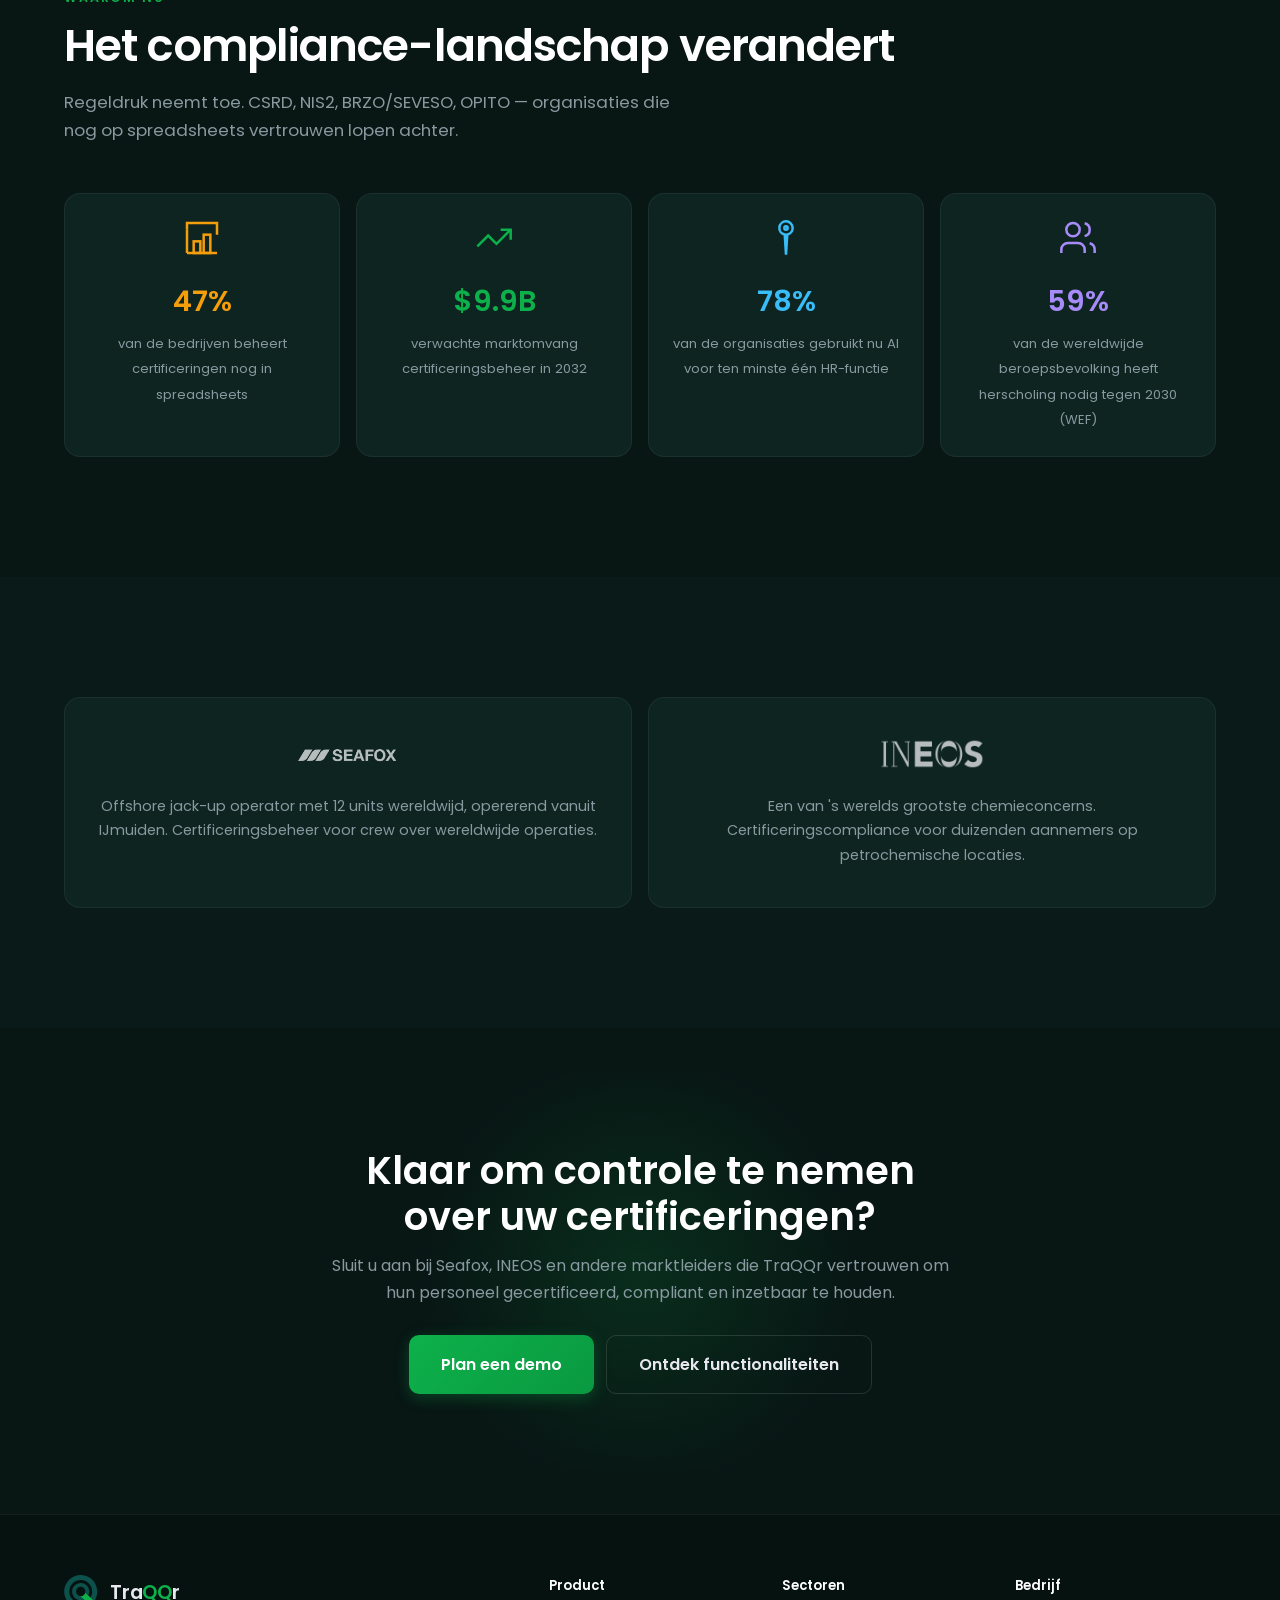
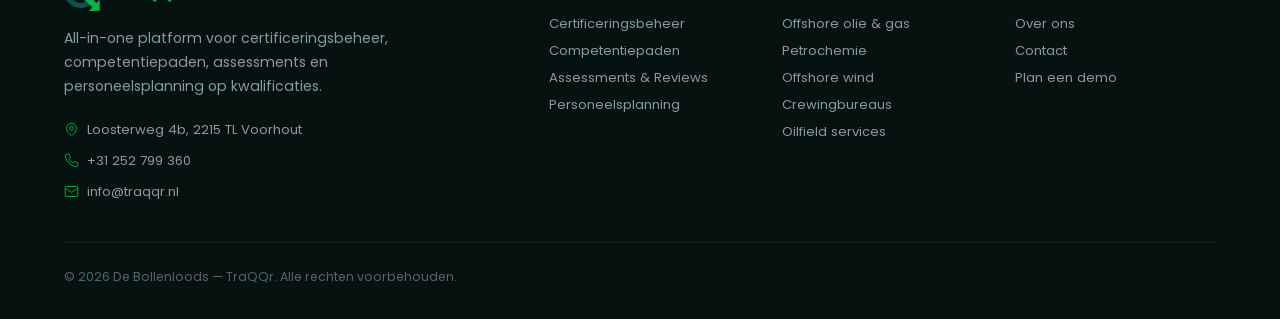
==== commit 2e3e2c86: "Rewrite About page with sales copy, add audit CTA, fix compound words - About page: new structure wi" ====
--- a/index.html
+++ b/index.html
@@ -90,7 +90,7 @@
                 <span data-nl="Elke medewerker." data-en="Every person.">Elke medewerker.</span><br>
                 <span class="hero__title--accent" data-nl="Altijd compliant." data-en="Always compliant.">Altijd compliant.</span>
             </h1>
-            <p class="hero__subtitle reveal" data-nl="Certificeringslevenscyclusbeheer, competentiegebaseerde paden, assessments &amp; reviews, en kwalificatiegebaseerde personeelsplanning — alles in één platform." data-en="Certification lifecycle management, competency-based paths, assessments &amp; reviews, and qualification-based crew planning — all in one platform.">Certificeringslevenscyclusbeheer, competentiegebaseerde paden, assessments &amp; reviews, en kwalificatiegebaseerde personeelsplanning — alles in één platform.</p>
+            <p class="hero__subtitle reveal" data-nl="Beheer van certificeringen, competentiegebaseerde paden, assessments &amp; reviews, en personeelsplanning op kwalificaties — alles in één platform." data-en="Certification lifecycle management, competency-based paths, assessments &amp; reviews, and qualification-based crew planning — all in one platform.">Beheer van certificeringen, competentiegebaseerde paden, assessments &amp; reviews, en personeelsplanning op kwalificaties — alles in één platform.</p>
             <div class="hero__cta reveal">
                 <a href="contact.html" class="btn btn--primary btn--lg" data-nl="Plan een demo" data-en="Book a Demo">
                     Plan een demo
@@ -267,7 +267,7 @@
                     <div class="pillar-card__icon pillar-card__icon--green">
                         <svg viewBox="0 0 24 24" fill="none" stroke="currentColor" stroke-width="1.5" stroke-linecap="round" stroke-linejoin="round"><path d="M12 22s8-4 8-10V5l-8-3-8 3v7c0 6 8 10 8 10z"/><path d="m9 12 2 2 4-4"/></svg>
                     </div>
-                    <h3 data-nl="Certificeringslevenscyclusbeheer" data-en="Certification Lifecycle Management">Certificeringslevenscyclusbeheer</h3>
+                    <h3 data-nl="Beheer van certificeringen" data-en="Certification Lifecycle Management">Beheer van certificeringen</h3>
                     <p data-nl="Volg elke certificering van uw personeel. Automatische vervaldatummeldingen, verlengingsworkflows en audit-ready rapporten — mis nooit meer een deadline." data-en="Track every certification across your workforce. Automatic expiry alerts, renewal workflows, and audit-ready reports — never miss a deadline again.">Volg elke certificering van uw personeel. Automatische vervaldatummeldingen, verlengingsworkflows en audit-ready rapporten — mis nooit meer een deadline.</p>
                     <ul class="pillar-card__features">
                         <li data-nl="Automatische 30/60/90 dagen vervaldatumwaarschuwingen" data-en="Automatic 30/60/90 day expiry warnings">Automatische 30/60/90 dagen vervaldatumwaarschuwingen</li>
@@ -280,7 +280,7 @@
                     <div class="pillar-card__icon pillar-card__icon--emerald">
                         <svg viewBox="0 0 24 24" fill="none" stroke="currentColor" stroke-width="1.5" stroke-linecap="round" stroke-linejoin="round"><circle cx="18" cy="18" r="3"/><circle cx="6" cy="6" r="3"/><path d="M6 21V9a9 9 0 0 0 9 9"/></svg>
                     </div>
-                    <h3 data-nl="Competentiegebaseerde certificeringspaden" data-en="Competency-Based Certification Paths">Competentiegebaseerde certificeringspaden</h3>
+                    <h3 data-nl="Certificeringspaden op competentiebasis" data-en="Competency-Based Certification Paths">Certificeringspaden op competentiebasis</h3>
                     <p data-nl="Breng de weg van competentie naar certificering in kaart. Visuele paden tonen precies wat elke medewerker nodig heeft voor kwalificatie." data-en="Map the journey from competency to certification. Visual paths show exactly what each employee needs to achieve qualification.">Breng de weg van competentie naar certificering in kaart. Visuele paden tonen precies wat elke medewerker nodig heeft voor kwalificatie.</p>
                     <ul class="pillar-card__features">
                         <li data-nl="Visuele competentieframeworks" data-en="Visual competency frameworks">Visuele competentieframeworks</li>
@@ -306,7 +306,7 @@
                     <div class="pillar-card__icon pillar-card__icon--violet">
                         <svg viewBox="0 0 24 24" fill="none" stroke="currentColor" stroke-width="1.5" stroke-linecap="round" stroke-linejoin="round"><rect x="3" y="4" width="18" height="18" rx="2"/><path d="M16 2v4"/><path d="M8 2v4"/><path d="M3 10h18"/><path d="M8 14h.01"/><path d="M12 14h.01"/><path d="M16 14h.01"/><path d="M8 18h.01"/><path d="M12 18h.01"/></svg>
                     </div>
-                    <h3 data-nl="Kwalificatiegebaseerde personeelsplanning" data-en="Qualification-Based Crew Planning">Kwalificatiegebaseerde personeelsplanning</h3>
+                    <h3 data-nl="Personeelsplanning op kwalificaties" data-en="Qualification-Based Crew Planning">Personeelsplanning op kwalificaties</h3>
                     <p data-nl="Plan met vertrouwen. Als iemand om 5 uur 's ochtends ziek belt, vindt u direct een gekwalificeerde vervanger met de juiste certificeringen." data-en="Schedule with confidence. When someone calls in sick at 5 AM, instantly find a qualified replacement with the right certifications.">Plan met vertrouwen. Als iemand om 5 uur 's ochtends ziek belt, vindt u direct een gekwalificeerde vervanger met de juiste certificeringen.</p>
                     <ul class="pillar-card__features">
                         <li data-nl="Kwalificatie-gematchte vervangers" data-en="Qualification-matched replacements">Kwalificatie-gematchte vervangers</li>
@@ -644,7 +644,7 @@
                         <img src="logo.svg" alt="TraQQr" class="nav__logo-img">
                         <span class="nav__logo-text">Tra<span class="accent">QQ</span>r</span>
                     </a>
-                    <p class="footer__description" data-nl="All-in-one platform voor certificeringslevenscyclusbeheer, competentiepaden, assessments en kwalificatiegebaseerde personeelsplanning." data-en="All-in-one platform for certification lifecycle management, competency paths, assessments, and qualification-based crew planning.">All-in-one platform voor certificeringslevenscyclusbeheer, competentiepaden, assessments en kwalificatiegebaseerde personeelsplanning.</p>
+                    <p class="footer__description" data-nl="All-in-one platform voor certificeringsbeheer, competentiepaden, assessments en personeelsplanning op kwalificaties." data-en="All-in-one platform for certification lifecycle management, competency paths, assessments, and qualification-based crew planning.">All-in-one platform voor certificeringsbeheer, competentiepaden, assessments en personeelsplanning op kwalificaties.</p>
                     <div class="footer__contact-links">
                         <a href="https://www.google.com/maps/dir/?api=1&amp;destination=Loosterweg+4b+2215TL+Voorhout" target="_blank" rel="noopener noreferrer">
                             <svg viewBox="0 0 24 24" fill="none" stroke="currentColor" stroke-width="1.5"><path d="M20 10c0 6-8 12-8 12s-8-6-8-12a8 8 0 0 1 16 0Z"/><circle cx="12" cy="10" r="3"/></svg>
--- a/style.css
+++ b/style.css
@@ -1754,6 +1754,67 @@
     margin: 0 auto;
 }
 
+/* Scenario callout */
+.about-scenario {
+    background: var(--color-bg-card);
+    border: 1px solid rgba(13, 177, 75, 0.2);
+    border-radius: var(--radius);
+    padding: 32px;
+    display: flex;
+    gap: 20px;
+    align-items: flex-start;
+    max-width: 800px;
+    margin: 0 auto;
+}
+
+.about-scenario__icon {
+    width: 44px;
+    height: 44px;
+    border-radius: 12px;
+    background: rgba(13, 177, 75, 0.12);
+    display: flex;
+    align-items: center;
+    justify-content: center;
+    flex-shrink: 0;
+    color: var(--color-accent);
+}
+
+.about-scenario__icon svg { width: 22px; height: 22px; }
+
+.about-scenario__text {
+    font-size: 1.05rem;
+    color: var(--color-text);
+    line-height: 1.7;
+    font-style: italic;
+}
+
+/* Audit CTA block */
+.about-audit {
+    background: linear-gradient(135deg, rgba(13, 177, 75, 0.08), rgba(13, 81, 77, 0.08));
+    border: 1px solid rgba(13, 177, 75, 0.15);
+    border-radius: var(--radius);
+    padding: 40px;
+    text-align: center;
+    max-width: 700px;
+    margin: 0 auto;
+}
+
+.about-audit .section__label { margin-bottom: 8px; }
+
+.about-audit h2 {
+    font-size: clamp(1.5rem, 4vw, 2.2rem);
+    font-weight: 600;
+    color: white;
+    margin-bottom: 16px;
+}
+
+.about-audit p {
+    font-size: 0.95rem;
+    color: var(--color-text-muted);
+    line-height: 1.7;
+    margin-bottom: 24px;
+}
+
 .location-card__icon {
     width: 48px;
     height: 48px;
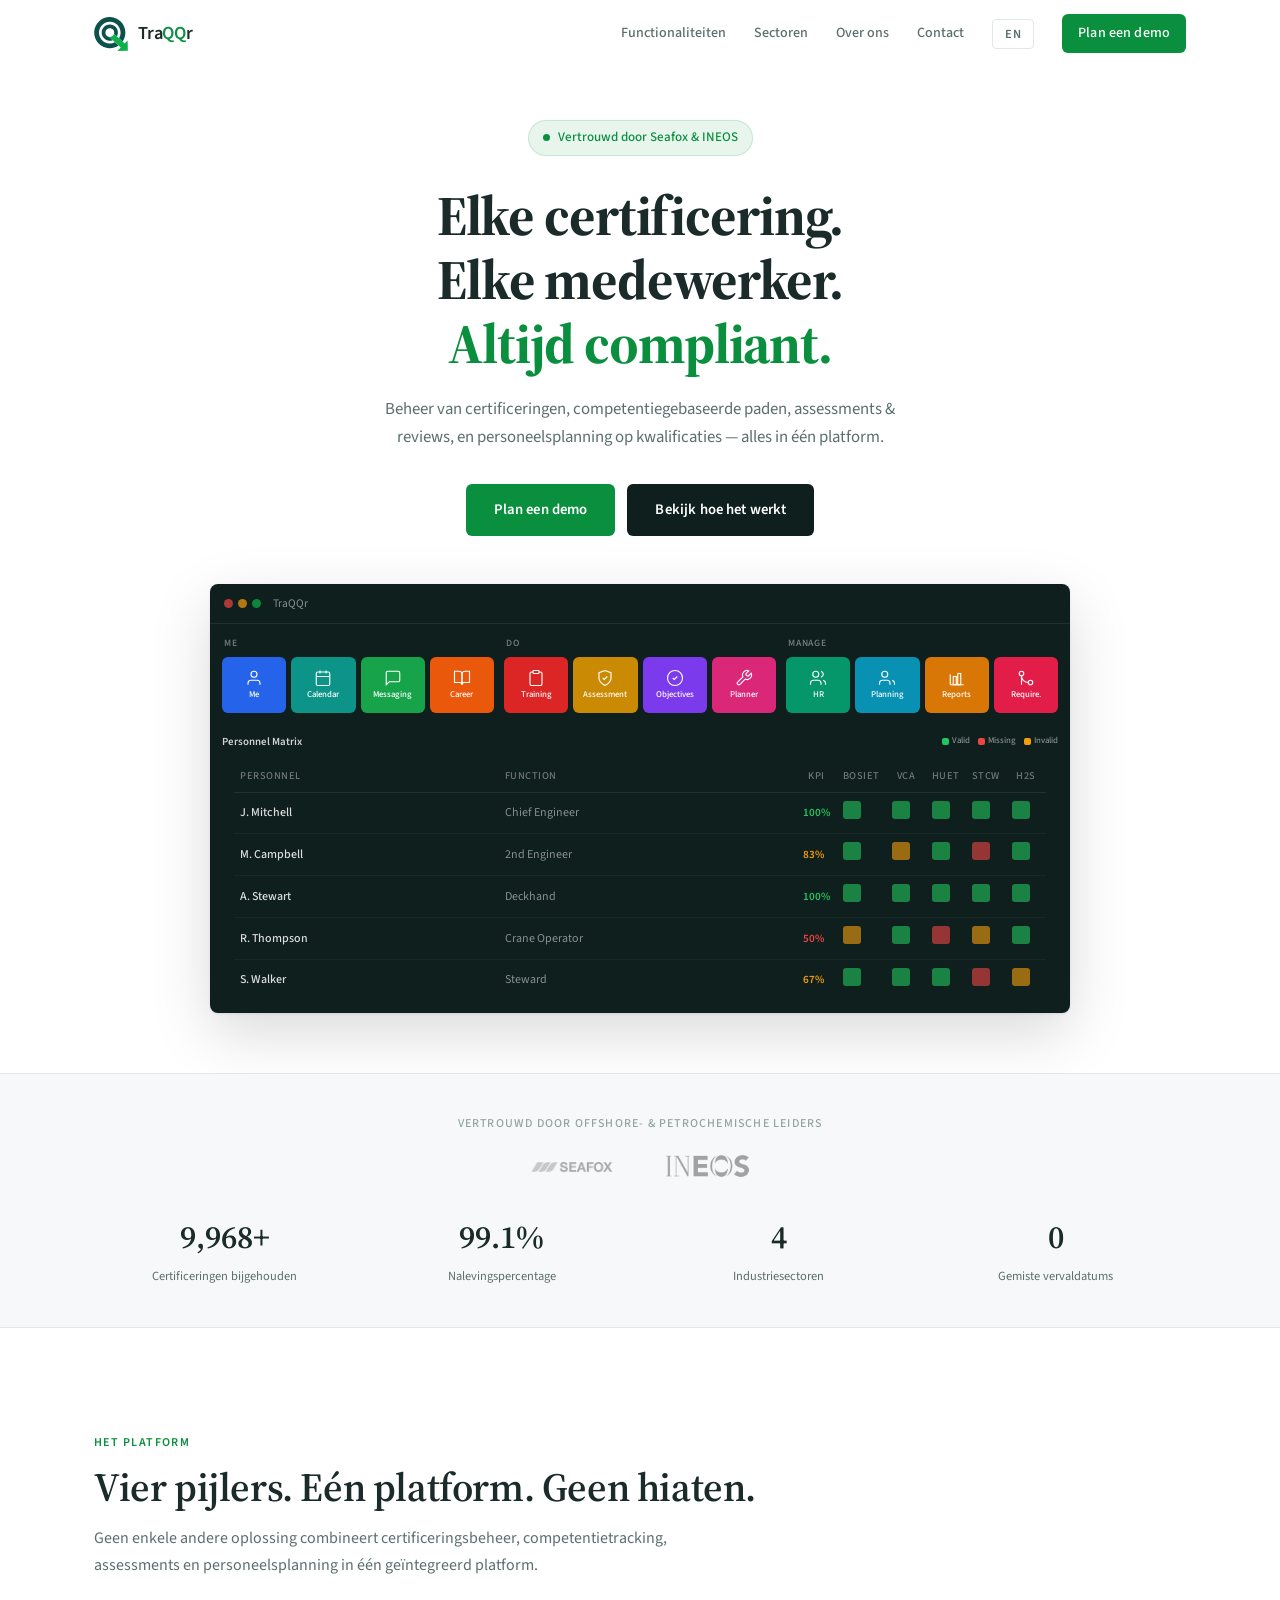
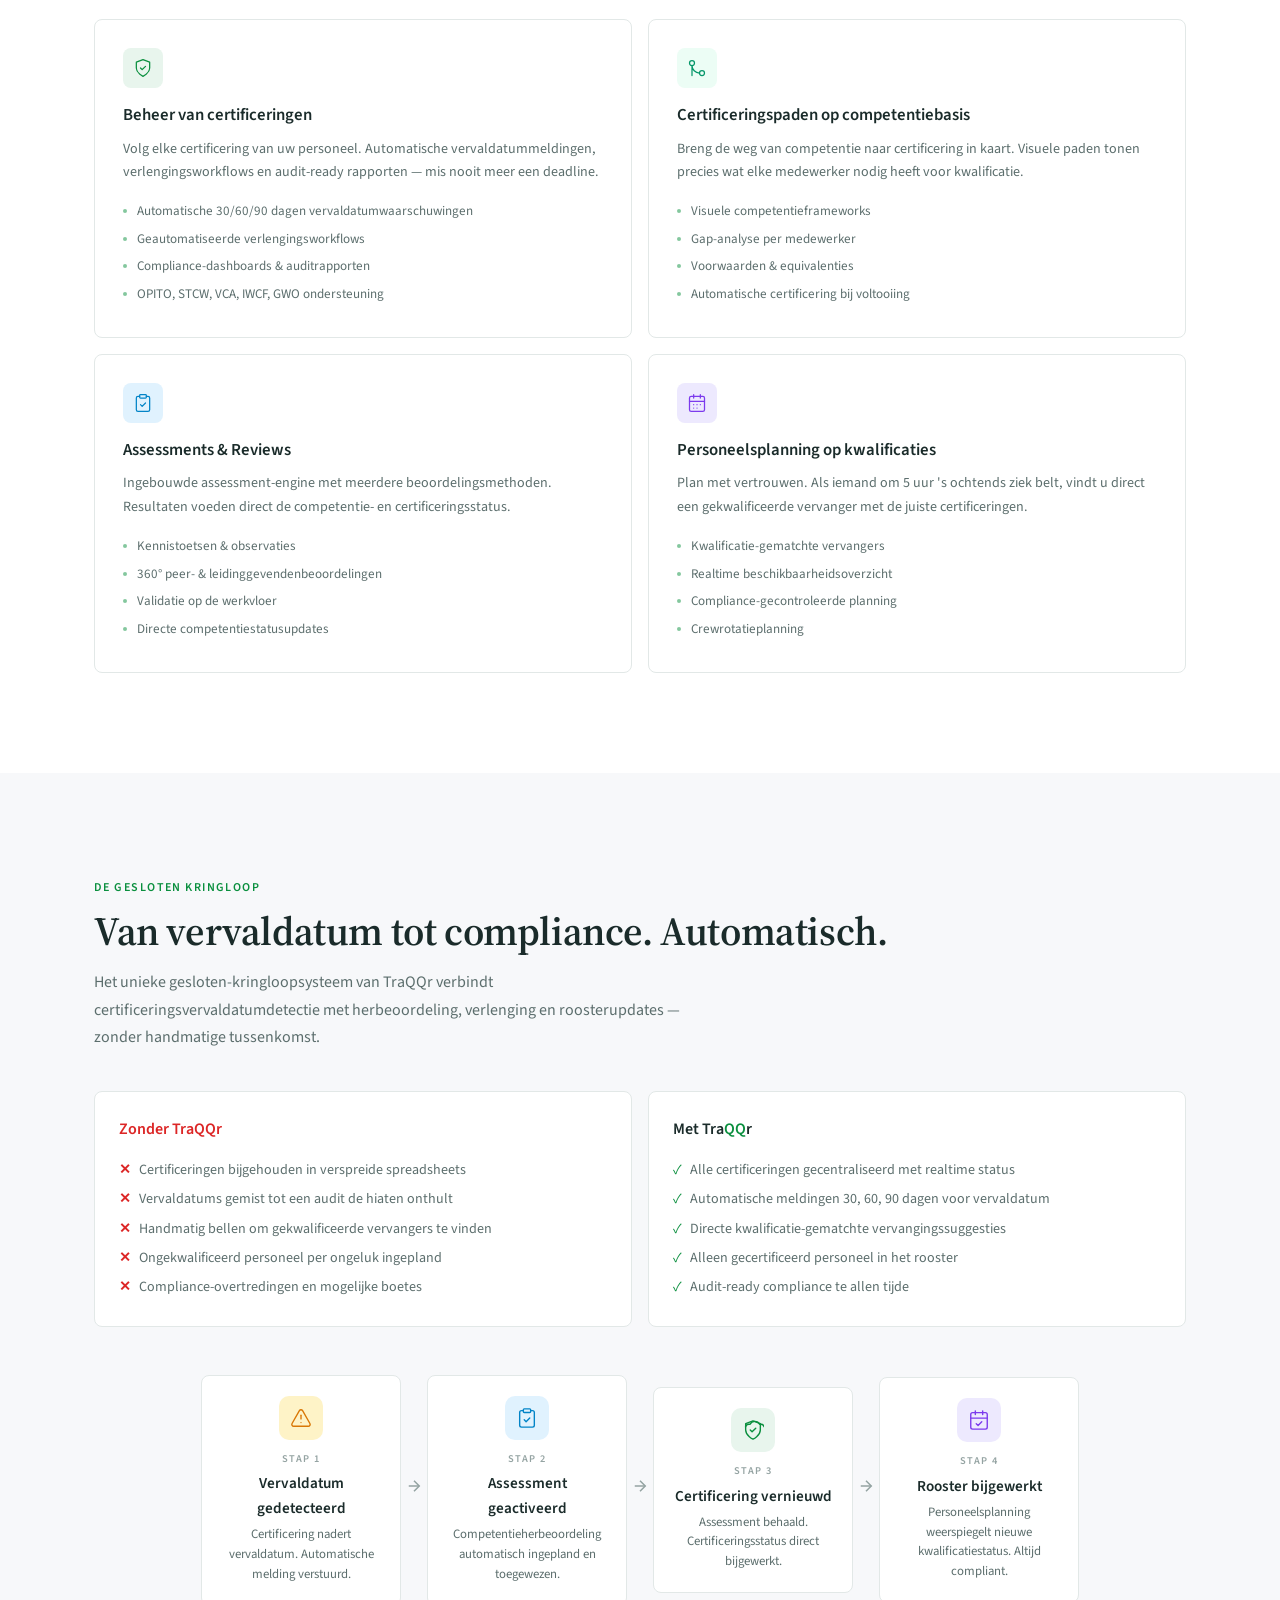
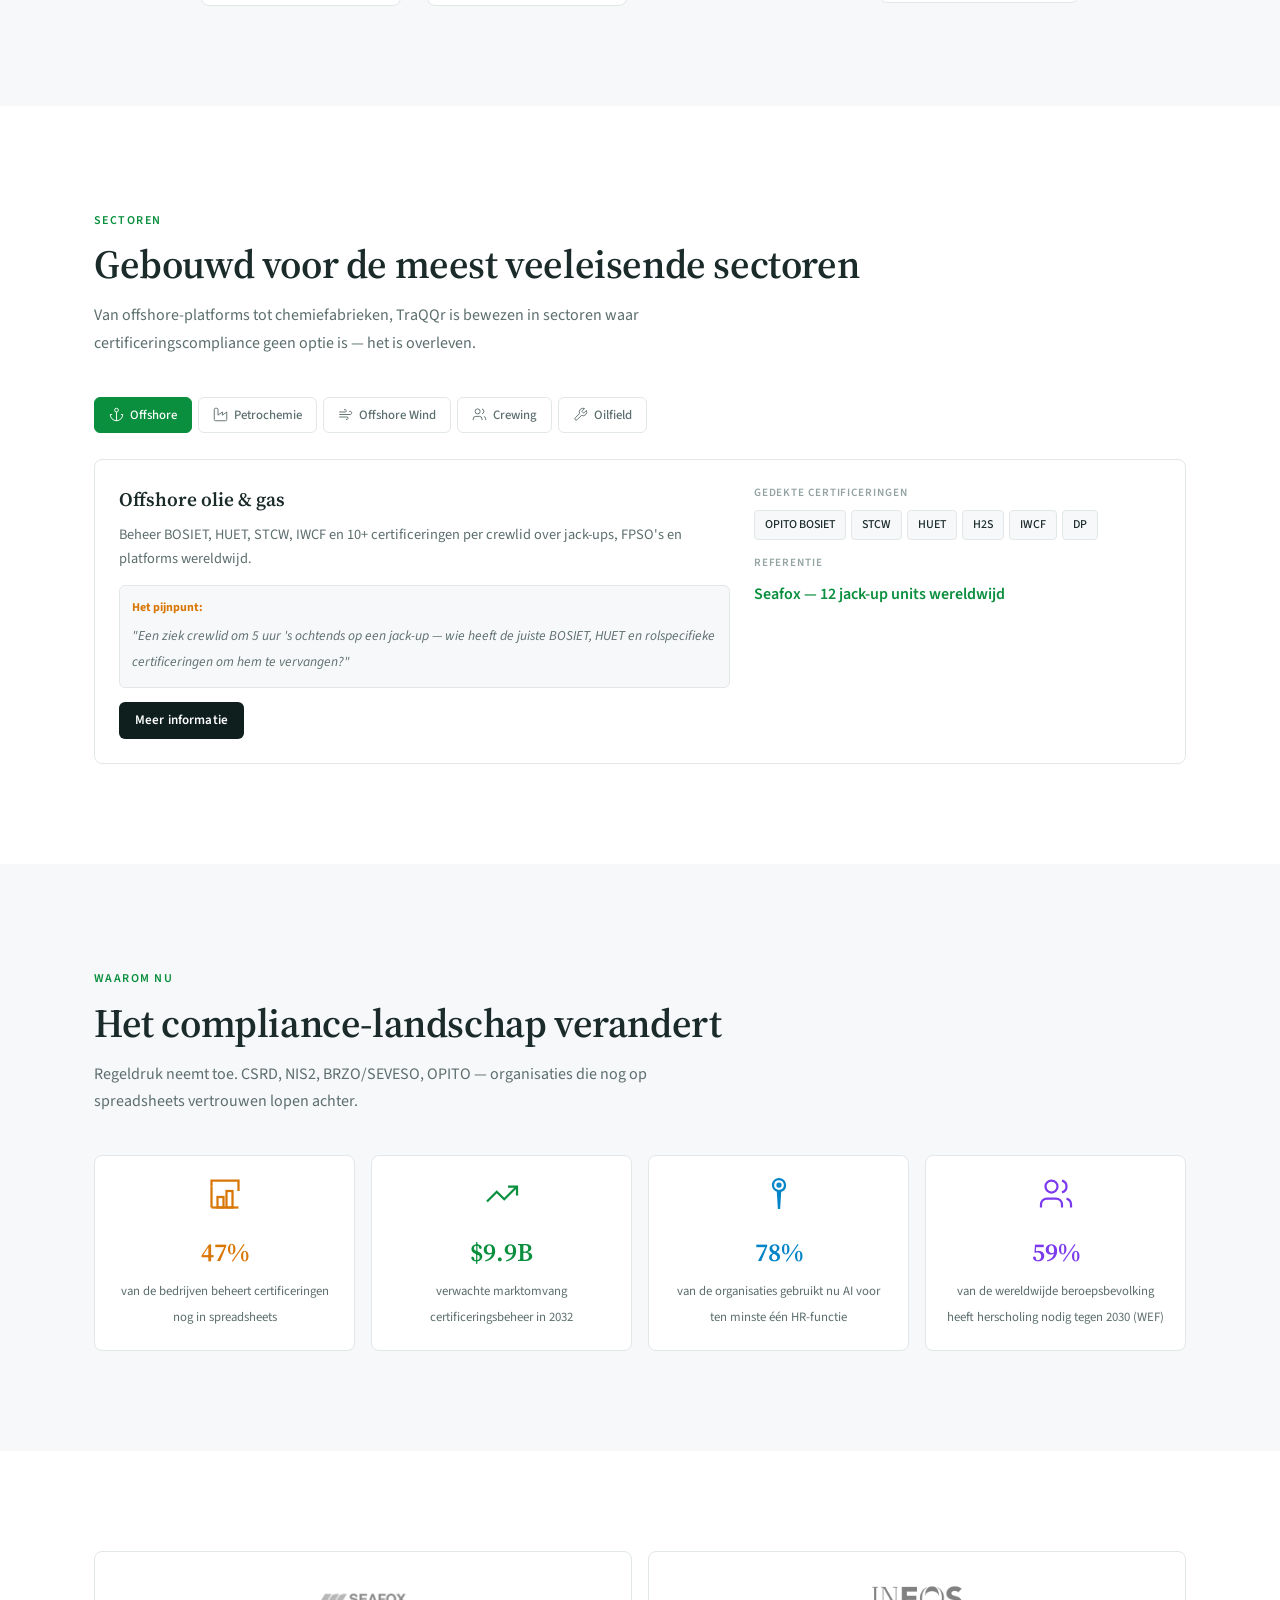
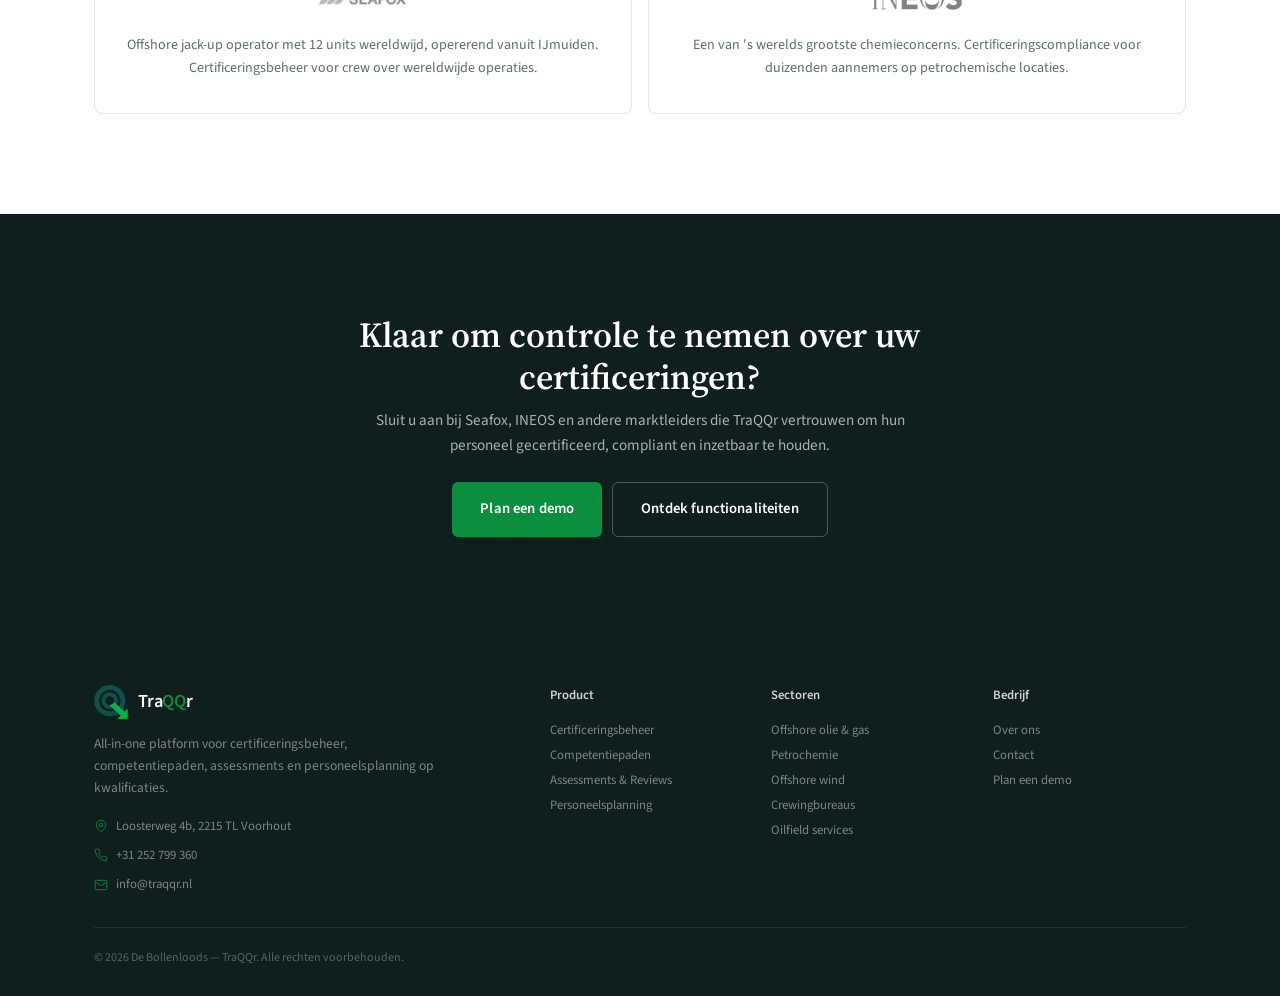
==== commit c2d2522b: "Restyle to light corporate theme with Source Serif + Source Sans Complete visual overhaul from dark/" ====
--- a/index.html
+++ b/index.html
@@ -14,7 +14,7 @@
     <meta name="twitter:card" content="summary_large_image">
     <link rel="preconnect" href="https://fonts.googleapis.com">
     <link rel="preconnect" href="https://fonts.gstatic.com" crossorigin>
-    <link href="https://fonts.googleapis.com/css2?family=Poppins:wght@300;400;500;600;700&display=swap" rel="stylesheet">
+    <link href="https://fonts.googleapis.com/css2?family=Source+Sans+3:wght@300;400;500;600;700&family=Source+Serif+4:wght@400;600;700&display=swap" rel="stylesheet">
     <link rel="stylesheet" href="style.css">
     <script type="application/ld+json">
     {
--- a/style.css
+++ b/style.css
@@ -1,7 +1,7 @@
 /* ======================================
    TraQQr — Style
-   Dark theme, green accent (#0db14b)
-   Mobile-first, modern CSS
+   Light corporate theme, green accent
+   Source Serif 4 + Source Sans 3
    ====================================== */
 
 /* --- Reset & Base --- */
@@ -12,33 +12,32 @@
 }
 
 :root {
-    --color-bg: #0a1a18;
-    --color-bg-elevated: #081614;
-    --color-bg-card: #0d2420;
-    --color-bg-card-hover: #11302b;
-    --color-accent: #0db14b;
-    --color-accent-dark: #0a9940;
-    --color-accent-glow: rgba(13, 177, 75, 0.15);
-    --color-accent-glow-strong: rgba(13, 177, 75, 0.3);
+    --color-bg: #ffffff;
+    --color-bg-elevated: #f7f8fa;
+    --color-bg-card: #ffffff;
+    --color-bg-card-hover: #f9fafb;
+    --color-bg-dark: #0f1f1d;
+    --color-accent: #0a8f3e;
+    --color-accent-dark: #077a33;
+    --color-accent-light: #e8f5ed;
     --color-secondary: #0d514d;
     --color-secondary-dark: #083936;
-    --color-text: #e8e8ef;
-    --color-text-muted: #8899a0;
-    --color-text-subtle: #556668;
-    --color-border: rgba(255, 255, 255, 0.06);
-    --color-border-hover: rgba(255, 255, 255, 0.12);
-    --color-glass: rgba(255, 255, 255, 0.05);
-    --color-glass-border: rgba(255, 255, 255, 0.08);
-    --color-red: #ef4444;
-    --color-amber: #f59e0b;
-    --color-sky: #38bdf8;
-    --color-violet: #a78bfa;
-    --color-emerald: #34d399;
-    --font: 'Poppins', -apple-system, BlinkMacSystemFont, 'Segoe UI', sans-serif;
-    --radius: 16px;
-    --radius-sm: 10px;
-    --transition: 0.3s cubic-bezier(0.4, 0, 0.2, 1);
-    --transition-slow: 0.6s cubic-bezier(0.4, 0, 0.2, 1);
+    --color-text: #1a2b2a;
+    --color-text-muted: #5c6e6d;
+    --color-text-subtle: #94a3a2;
+    --color-border: #e2e8e7;
+    --color-border-hover: #c8d4d3;
+    --color-red: #dc2626;
+    --color-amber: #d97706;
+    --color-sky: #0284c7;
+    --color-violet: #7c3aed;
+    --color-emerald: #059669;
+    --font: 'Source Sans 3', -apple-system, BlinkMacSystemFont, 'Segoe UI', sans-serif;
+    --font-heading: 'Source Serif 4', Georgia, 'Times New Roman', serif;
+    --radius: 8px;
+    --radius-sm: 6px;
+    --transition: 0.25s ease;
+    --transition-slow: 0.5s ease;
 }
 
 html {
@@ -51,7 +50,7 @@
     font-family: var(--font);
     background: var(--color-bg);
     color: var(--color-text);
-    line-height: 1.6;
+    line-height: 1.65;
     overflow-x: hidden;
 }
 
@@ -66,7 +65,7 @@
 /* --- Container --- */
 .container {
     width: 100%;
-    max-width: 1200px;
+    max-width: 1140px;
     margin: 0 auto;
     padding: 0 24px;
 }
@@ -74,8 +73,8 @@
 /* --- Reveal animations --- */
 .reveal {
     opacity: 0;
-    transform: translateY(30px);
-    transition: opacity 0.8s cubic-bezier(0.4, 0, 0.2, 1), transform 0.8s cubic-bezier(0.4, 0, 0.2, 1);
+    transform: translateY(16px);
+    transition: opacity 0.8s ease, transform 0.8s ease;
 }
 
 .reveal.visible {
@@ -83,11 +82,11 @@
     transform: translateY(0);
 }
 
-.reveal:nth-child(2) { transition-delay: 0.1s; }
-.reveal:nth-child(3) { transition-delay: 0.15s; }
-.reveal:nth-child(4) { transition-delay: 0.2s; }
-.reveal:nth-child(5) { transition-delay: 0.25s; }
-.reveal:nth-child(6) { transition-delay: 0.3s; }
+.reveal:nth-child(2) { transition-delay: 0.08s; }
+.reveal:nth-child(3) { transition-delay: 0.12s; }
+.reveal:nth-child(4) { transition-delay: 0.16s; }
+.reveal:nth-child(5) { transition-delay: 0.2s; }
+.reveal:nth-child(6) { transition-delay: 0.24s; }
 
 /* ======================================
    Navigation
@@ -98,20 +97,20 @@
     left: 0;
     right: 0;
     z-index: 1000;
-    padding: 16px 0;
+    padding: 14px 0;
     transition: var(--transition);
+    background: rgba(255, 255, 255, 0.92);
+    backdrop-filter: blur(12px);
+    -webkit-backdrop-filter: blur(12px);
 }
 
 .nav--scrolled {
     padding: 10px 0;
-    background: rgba(10, 26, 24, 0.9);
-    backdrop-filter: blur(20px);
-    -webkit-backdrop-filter: blur(20px);
-    border-bottom: 1px solid var(--color-border);
+    box-shadow: 0 1px 0 var(--color-border);
 }
 
 .nav__inner {
-    max-width: 1200px;
+    max-width: 1140px;
     margin: 0 auto;
     padding: 0 24px;
     display: flex;
@@ -124,13 +123,14 @@
     align-items: center;
     gap: 10px;
     font-weight: 600;
-    font-size: 1.2rem;
+    font-size: 1.15rem;
     z-index: 1001;
+    color: var(--color-text);
 }
 
 .nav__logo-img {
-    width: 36px;
-    height: 36px;
+    width: 34px;
+    height: 34px;
 }
 
 .nav__logo-text {
@@ -148,14 +148,11 @@
     font-weight: 500;
     color: var(--color-text-muted);
     transition: color var(--transition);
+    position: relative;
 }
 
 .nav__links a:hover {
     color: var(--color-text);
-}
-
-.nav__links a.btn--primary {
-    color: white;
 }
 
 .nav__links a::after {
@@ -164,26 +161,28 @@
     bottom: -4px;
     left: 0;
     width: 0;
-    height: 2px;
+    height: 1.5px;
     background: var(--color-accent);
     transition: width var(--transition);
 }
 
-.nav__links a {
-    position: relative;
-}
-
 .nav__links a:hover::after {
     width: 100%;
 }
+
+.nav__links a.btn--primary {
+    color: white;
+}
+
+.nav__links a.btn--primary::after { display: none; }
 
 /* Language toggle */
 .lang-toggle {
     background: transparent;
-    border: 1px solid var(--color-border-hover);
+    border: 1px solid var(--color-border);
     color: var(--color-text-muted);
     padding: 5px 12px;
-    border-radius: 6px;
+    border-radius: 4px;
     font-family: var(--font);
     font-size: 0.78rem;
     font-weight: 600;
@@ -216,11 +215,11 @@
 
 .nav__menu span {
     display: block;
-    width: 24px;
+    width: 22px;
     height: 2px;
     background: var(--color-text);
     transition: var(--transition);
-    border-radius: 2px;
+    border-radius: 1px;
 }
 
 .nav__menu.active span:nth-child(1) { transform: rotate(45deg) translate(5px, 5px); }
@@ -232,9 +231,7 @@
     position: fixed;
     inset: 0;
     z-index: 999;
-    background: rgba(10, 26, 24, 0.97);
-    backdrop-filter: blur(20px);
-    -webkit-backdrop-filter: blur(20px);
+    background: rgba(255, 255, 255, 0.98);
     display: flex;
     align-items: center;
     justify-content: center;
@@ -252,11 +249,11 @@
     display: flex;
     flex-direction: column;
     align-items: center;
-    gap: 28px;
+    gap: 24px;
 }
 
 .mobile-menu__links a {
-    font-size: 1.6rem;
+    font-size: 1.5rem;
     font-weight: 600;
     color: var(--color-text);
     transition: color var(--transition);
@@ -274,93 +271,93 @@
     align-items: center;
     justify-content: center;
     gap: 8px;
-    padding: 12px 24px;
+    padding: 11px 22px;
     border-radius: var(--radius-sm);
     font-family: var(--font);
-    font-size: 0.92rem;
+    font-size: 0.88rem;
     font-weight: 600;
     cursor: pointer;
     transition: var(--transition);
     border: none;
     white-space: nowrap;
+    letter-spacing: 0.01em;
 }
 
 .btn__icon {
-    width: 18px;
-    height: 18px;
+    width: 16px;
+    height: 16px;
 }
 
 .btn--primary {
-    background: linear-gradient(135deg, var(--color-accent), var(--color-accent-dark));
+    background: var(--color-accent);
     color: white;
-    box-shadow: 0 4px 15px rgba(13, 177, 75, 0.3);
 }
 
 .btn--primary:hover {
-    transform: translateY(-2px);
-    box-shadow: 0 6px 20px rgba(13, 177, 75, 0.4);
+    background: var(--color-accent-dark);
+    transform: translateY(-1px);
+    box-shadow: 0 2px 8px rgba(10, 143, 62, 0.2);
 }
 
 .btn--secondary {
-    background: linear-gradient(135deg, var(--color-secondary), var(--color-secondary-dark));
+    background: var(--color-bg-dark);
     color: white;
-    box-shadow: 0 4px 15px rgba(13, 81, 77, 0.3);
 }
 
 .btn--secondary:hover {
-    transform: translateY(-2px);
-    box-shadow: 0 6px 20px rgba(13, 81, 77, 0.4);
+    background: #1a2f2d;
+    transform: translateY(-1px);
 }
 
 .btn--ghost {
     background: transparent;
     color: var(--color-text);
-    border: 1px solid var(--color-border-hover);
+    border: 1px solid var(--color-border);
 }
 
 .btn--ghost:hover {
-    border-color: var(--color-accent);
-    color: var(--color-accent);
-    transform: translateY(-2px);
-}
-
-.btn--sm { padding: 8px 18px; font-size: 0.85rem; }
-.btn--lg { padding: 16px 32px; font-size: 1rem; }
+    border-color: var(--color-text);
+    transform: translateY(-1px);
+}
+
+.btn--sm { padding: 8px 16px; font-size: 0.82rem; }
+.btn--lg { padding: 14px 28px; font-size: 0.92rem; }
 .btn--full { width: 100%; }
 
 /* ======================================
    Sections
    ====================================== */
 .section {
-    padding: 80px 0;
+    padding: 72px 0;
     position: relative;
 }
 
 .section__label {
     display: inline-block;
-    font-size: 0.78rem;
-    font-weight: 600;
-    letter-spacing: 0.15em;
+    font-size: 0.75rem;
+    font-weight: 600;
+    letter-spacing: 0.12em;
     text-transform: uppercase;
     color: var(--color-accent);
-    margin-bottom: 12px;
+    margin-bottom: 10px;
 }
 
 .section__title {
-    font-size: clamp(1.8rem, 5vw, 2.8rem);
-    font-weight: 600;
-    line-height: 1.15;
-    letter-spacing: -0.02em;
-    margin-bottom: 16px;
-    color: white;
+    font-family: var(--font-heading);
+    font-size: clamp(1.7rem, 4vw, 2.5rem);
+    font-weight: 600;
+    line-height: 1.2;
+    letter-spacing: -0.01em;
+    margin-bottom: 14px;
+    color: var(--color-text);
 }
 
 .section__description {
-    font-size: 1.05rem;
-    color: var(--color-text-muted);
-    max-width: 640px;
+    font-size: 1rem;
+    color: var(--color-text-muted);
+    max-width: 600px;
     line-height: 1.7;
-    margin-bottom: 48px;
+    margin-bottom: 40px;
 }
 
 /* ======================================
@@ -374,37 +371,17 @@
     position: relative;
     padding: 120px 24px 60px;
     overflow: hidden;
-}
-
-.hero__glow {
-    position: absolute;
-    top: 10%;
-    left: 50%;
-    transform: translateX(-50%);
-    width: 700px;
-    height: 500px;
-    background: radial-gradient(circle, var(--color-accent-glow-strong) 0%, transparent 70%);
-    pointer-events: none;
-    animation: glowPulse 6s ease-in-out infinite;
-}
-
+    background: var(--color-bg);
+}
+
+.hero__glow,
 .hero__glow--secondary {
-    top: 40%;
-    left: 20%;
-    width: 400px;
-    height: 400px;
-    background: radial-gradient(circle, rgba(13, 81, 77, 0.2) 0%, transparent 70%);
-    animation-delay: 3s;
-}
-
-@keyframes glowPulse {
-    0%, 100% { opacity: 0.6; }
-    50% { opacity: 1; }
+    display: none;
 }
 
 .hero__content {
     text-align: center;
-    max-width: 800px;
+    max-width: 720px;
     position: relative;
     z-index: 1;
 }
@@ -413,20 +390,20 @@
     display: inline-flex;
     align-items: center;
     gap: 8px;
-    padding: 8px 16px;
+    padding: 6px 14px;
     border-radius: 100px;
-    background: var(--color-glass);
-    border: 1px solid var(--color-glass-border);
-    font-size: 0.85rem;
+    background: var(--color-accent-light);
+    border: 1px solid rgba(10, 143, 62, 0.15);
+    font-size: 0.82rem;
     font-weight: 500;
     color: var(--color-accent);
-    margin-bottom: 32px;
+    margin-bottom: 28px;
 }
 
 .hero__badge-dot {
     position: relative;
-    width: 8px;
-    height: 8px;
+    width: 7px;
+    height: 7px;
 }
 
 .hero__badge-dot::before {
@@ -435,7 +412,7 @@
     inset: 0;
     border-radius: 50%;
     background: var(--color-accent);
-    animation: ping 1.5s cubic-bezier(0, 0, 0.2, 1) infinite;
+    animation: ping 2s cubic-bezier(0, 0, 0.2, 1) infinite;
 }
 
 .hero__badge-dot::after {
@@ -447,30 +424,29 @@
 }
 
 @keyframes ping {
-    75%, 100% { transform: scale(2); opacity: 0; }
+    75%, 100% { transform: scale(2.5); opacity: 0; }
 }
 
 .hero__title {
-    font-size: clamp(2.2rem, 7vw, 4.2rem);
-    font-weight: 600;
-    line-height: 1.1;
-    letter-spacing: -0.03em;
-    margin-bottom: 20px;
+    font-family: var(--font-heading);
+    font-size: clamp(2rem, 6vw, 3.5rem);
+    font-weight: 700;
+    line-height: 1.15;
+    letter-spacing: -0.02em;
+    margin-bottom: 18px;
+    color: var(--color-text);
 }
 
 .hero__title--accent {
-    background: linear-gradient(135deg, var(--color-accent), var(--color-accent-dark));
-    -webkit-background-clip: text;
-    -webkit-text-fill-color: transparent;
-    background-clip: text;
+    color: var(--color-accent);
 }
 
 .hero__subtitle {
-    font-size: clamp(0.95rem, 2.5vw, 1.15rem);
-    font-weight: 300;
-    color: var(--color-text-muted);
-    max-width: 600px;
-    margin: 0 auto 36px;
+    font-size: clamp(0.92rem, 2.5vw, 1.05rem);
+    font-weight: 400;
+    color: var(--color-text-muted);
+    max-width: 540px;
+    margin: 0 auto 32px;
     line-height: 1.7;
 }
 
@@ -486,156 +462,48 @@
    ====================================== */
 .dashboard {
     width: 100%;
-    max-width: 900px;
-    margin: 60px auto 0;
+    max-width: 860px;
+    margin: 48px auto 0;
     position: relative;
     z-index: 1;
 }
 
-.dashboard::after {
-    content: '';
-    position: absolute;
-    inset: -20px;
-    background: var(--color-accent-glow);
-    border-radius: 32px;
-    filter: blur(40px);
-    z-index: -1;
-}
-
 .dashboard__inner {
-    background: var(--color-glass);
-    border: 1px solid var(--color-glass-border);
+    background: var(--color-bg-dark);
     border-radius: var(--radius);
     overflow: hidden;
-    backdrop-filter: blur(16px);
-    -webkit-backdrop-filter: blur(16px);
+    box-shadow: 0 20px 60px rgba(0, 0, 0, 0.15), 0 1px 3px rgba(0, 0, 0, 0.08);
 }
 
 .dashboard__topbar {
     display: flex;
     align-items: center;
     gap: 12px;
-    padding: 12px 16px;
-    border-bottom: 1px solid var(--color-border);
+    padding: 10px 14px;
+    border-bottom: 1px solid rgba(255, 255, 255, 0.08);
 }
 
 .dashboard__dots {
     display: flex;
-    gap: 6px;
+    gap: 5px;
 }
 
 .dot {
-    width: 10px;
-    height: 10px;
+    width: 9px;
+    height: 9px;
     border-radius: 50%;
 }
 
-.dot--red { background: rgba(239, 68, 68, 0.6); }
-.dot--yellow { background: rgba(245, 158, 11, 0.6); }
-.dot--green { background: rgba(13, 177, 75, 0.6); }
+.dot--red { background: rgba(239, 68, 68, 0.7); }
+.dot--yellow { background: rgba(245, 158, 11, 0.7); }
+.dot--green { background: rgba(13, 177, 75, 0.7); }
 
 .dashboard__title {
-    font-size: 0.75rem;
-    color: var(--color-text-muted);
-}
-
-.dashboard__stats {
-    display: grid;
-    grid-template-columns: 1fr 1fr;
-    gap: 8px;
-    padding: 12px;
-}
-
-.dashboard__stat {
-    background: var(--color-glass);
-    border: 1px solid var(--color-glass-border);
-    border-radius: var(--radius-sm);
-    padding: 12px;
-}
-
-.dashboard__stat-label {
-    display: block;
-    font-size: 0.7rem;
-    color: var(--color-text-muted);
-}
-
-.dashboard__stat-value {
-    display: block;
-    font-size: 1.3rem;
-    font-weight: 600;
-    color: white;
-    margin-top: 4px;
-}
-
-.dashboard__stat-change {
-    display: block;
-    font-size: 0.7rem;
-    margin-top: 2px;
-}
-
-.dashboard__stat-change--positive { color: var(--color-accent); }
-.dashboard__stat-change--warning { color: var(--color-amber); }
-.dashboard__stat-change--critical { color: var(--color-red); }
-
-.dashboard__table {
-    width: 100%;
-    border-collapse: collapse;
-    font-size: 0.82rem;
-    margin: 0 12px;
-    width: calc(100% - 24px);
-}
-
-.dashboard__table th {
-    text-align: left;
-    padding: 10px 8px;
-    font-size: 0.7rem;
-    font-weight: 500;
-    color: var(--color-text-muted);
-    text-transform: uppercase;
-    letter-spacing: 0.05em;
-    border-bottom: 1px solid var(--color-border);
-}
-
-.dashboard__table td {
-    padding: 10px 8px;
-    border-bottom: 1px solid rgba(255, 255, 255, 0.03);
-    color: var(--color-text-muted);
-}
-
-.dashboard__cert-name {
-    color: white !important;
-    font-weight: 500;
-}
-
-.dashboard__table tr:last-child td { border-bottom: none; }
-
-/* Status badges */
-.status {
-    display: inline-flex;
-    align-items: center;
-    gap: 6px;
-    padding: 3px 10px;
-    border-radius: 100px;
     font-size: 0.72rem;
-    font-weight: 500;
-}
-
-.status__dot {
-    width: 5px;
-    height: 5px;
-    border-radius: 50%;
-}
-
-.status--valid { background: rgba(13, 177, 75, 0.15); color: var(--color-accent); }
-.status--valid .status__dot { background: var(--color-accent); }
-.status--expiring { background: rgba(245, 158, 11, 0.15); color: var(--color-amber); }
-.status--expiring .status__dot { background: var(--color-amber); }
-.status--expired { background: rgba(239, 68, 68, 0.15); color: var(--color-red); }
-.status--expired .status__dot { background: var(--color-red); }
-
-.hide-mobile { display: none; }
-
-/* Dashboard tiles (Me / Do / Manage) */
+    color: rgba(255, 255, 255, 0.5);
+}
+
+/* Dashboard tiles */
 .dashboard__tiles {
     padding: 12px;
     display: flex;
@@ -646,13 +514,13 @@
 .dashboard__tile-section {
     display: flex;
     flex-direction: column;
-    gap: 6px;
+    gap: 5px;
 }
 
 .dashboard__tile-label {
-    font-size: 0.65rem;
-    font-weight: 600;
-    color: var(--color-text-muted);
+    font-size: 0.6rem;
+    font-weight: 600;
+    color: rgba(255, 255, 255, 0.4);
     text-transform: uppercase;
     letter-spacing: 0.08em;
     padding-left: 2px;
@@ -661,7 +529,7 @@
 .dashboard__tile-row {
     display: grid;
     grid-template-columns: repeat(4, 1fr);
-    gap: 6px;
+    gap: 5px;
 }
 
 .tile {
@@ -669,17 +537,14 @@
     flex-direction: column;
     align-items: center;
     justify-content: center;
-    gap: 4px;
-    padding: 10px 4px;
-    border-radius: 8px;
+    gap: 3px;
+    padding: 8px 4px;
+    border-radius: 6px;
     color: white;
-    transition: transform 0.2s;
-}
-
-.tile:hover { transform: scale(1.05); }
-
-.tile svg { width: 18px; height: 18px; }
-.tile span { font-size: 0.55rem; font-weight: 500; text-align: center; line-height: 1.2; }
+}
+
+.tile svg { width: 16px; height: 16px; }
+.tile span { font-size: 0.5rem; font-weight: 500; text-align: center; line-height: 1.2; }
 
 .tile--blue { background: #2563eb; }
 .tile--teal { background: #0d9488; }
@@ -694,7 +559,7 @@
 .tile--orange2 { background: #d97706; }
 .tile--red2 { background: #e11d48; }
 
-/* Personnel Matrix preview */
+/* Matrix preview */
 .dashboard__matrix {
     padding: 0 12px 12px;
 }
@@ -707,68 +572,71 @@
 }
 
 .dashboard__matrix-title {
-    font-size: 0.72rem;
-    font-weight: 600;
-    color: white;
-}
-
-.dashboard__matrix-legend {
-    display: flex;
-    gap: 8px;
-}
+    font-size: 0.68rem;
+    font-weight: 600;
+    color: rgba(255, 255, 255, 0.8);
+}
+
+.dashboard__matrix-legend { display: flex; gap: 8px; }
 
 .legend {
-    font-size: 0.6rem;
+    font-size: 0.55rem;
     font-weight: 500;
     display: flex;
     align-items: center;
-    gap: 4px;
-}
-
-.legend::before {
-    content: '';
-    width: 8px;
-    height: 8px;
-    border-radius: 2px;
-}
-
-.legend--valid { color: var(--color-accent); }
-.legend--valid::before { background: var(--color-accent); }
-.legend--missing { color: var(--color-red); }
-.legend--missing::before { background: var(--color-red); }
-.legend--invalid { color: var(--color-amber); }
-.legend--invalid::before { background: var(--color-amber); }
-
-.matrix-col {
-    text-align: center !important;
-    width: 44px;
-}
-
-.matrix-cell {
-    display: inline-block;
-    width: 20px;
-    height: 20px;
-    border-radius: 4px;
-}
-
-.matrix-cell--valid { background: rgba(13, 177, 75, 0.7); }
-.matrix-cell--missing { background: rgba(239, 68, 68, 0.7); }
-.matrix-cell--invalid { background: rgba(245, 158, 11, 0.7); }
-
-.kpi-score {
-    font-size: 0.72rem;
-    font-weight: 600;
-    color: var(--color-accent);
-}
-
-.kpi-score--warning { color: var(--color-amber); }
-.kpi-score--danger { color: var(--color-red); }
+    gap: 3px;
+    color: rgba(255, 255, 255, 0.5);
+}
+
+.legend::before { content: ''; width: 7px; height: 7px; border-radius: 2px; }
+.legend--valid::before { background: #22c55e; }
+.legend--missing::before { background: #ef4444; }
+.legend--invalid::before { background: #f59e0b; }
+
+.dashboard__table {
+    width: calc(100% - 24px);
+    border-collapse: collapse;
+    font-size: 0.75rem;
+    margin: 0 12px;
+}
+
+.dashboard__table th {
+    text-align: left;
+    padding: 8px 6px;
+    font-size: 0.65rem;
+    font-weight: 500;
+    color: rgba(255, 255, 255, 0.4);
+    text-transform: uppercase;
+    letter-spacing: 0.05em;
+    border-bottom: 1px solid rgba(255, 255, 255, 0.08);
+}
+
+.dashboard__table td {
+    padding: 8px 6px;
+    border-bottom: 1px solid rgba(255, 255, 255, 0.04);
+    color: rgba(255, 255, 255, 0.5);
+}
+
+.dashboard__cert-name { color: rgba(255, 255, 255, 0.85) !important; font-weight: 500; }
+.dashboard__table tr:last-child td { border-bottom: none; }
+
+.matrix-col { text-align: center !important; width: 40px; }
+.matrix-cell { display: inline-block; width: 18px; height: 18px; border-radius: 3px; }
+.matrix-cell--valid { background: rgba(34, 197, 94, 0.6); }
+.matrix-cell--missing { background: rgba(239, 68, 68, 0.6); }
+.matrix-cell--invalid { background: rgba(245, 158, 11, 0.6); }
+
+.kpi-score { font-size: 0.7rem; font-weight: 600; color: #22c55e; }
+.kpi-score--warning { color: #f59e0b; }
+.kpi-score--danger { color: #ef4444; }
+
+.hide-mobile { display: none; }
 
 /* ======================================
    Social Proof
    ====================================== */
 .social-proof {
-    padding: 48px 0;
+    padding: 40px 0;
     background: var(--color-bg-elevated);
     border-top: 1px solid var(--color-border);
     border-bottom: 1px solid var(--color-border);
@@ -776,60 +644,60 @@
 
 .social-proof__label {
     text-align: center;
-    font-size: 0.8rem;
+    font-size: 0.75rem;
     font-weight: 500;
-    color: var(--color-text-muted);
+    color: var(--color-text-subtle);
     text-transform: uppercase;
-    letter-spacing: 0.12em;
-    margin-bottom: 24px;
+    letter-spacing: 0.1em;
+    margin-bottom: 20px;
 }
 
 .social-proof__logos {
     display: flex;
     justify-content: center;
-    gap: 40px;
-    margin-bottom: 36px;
+    gap: 48px;
+    margin-bottom: 32px;
 }
 
 .social-proof__logo-img {
-    height: 30px;
+    height: 26px;
     width: auto;
-    filter: brightness(0) invert(1);
-    opacity: 0.4;
+    filter: grayscale(100%);
+    opacity: 0.35;
     transition: opacity var(--transition);
 }
 
 .social-proof__logo-img:hover {
-    opacity: 0.65;
+    opacity: 0.6;
 }
 
 .social-proof__metrics {
     display: grid;
     grid-template-columns: 1fr 1fr;
-    gap: 20px;
-}
-
-.metric {
-    text-align: center;
-}
+    gap: 16px;
+}
+
+.metric { text-align: center; }
 
 .metric__value {
+    font-family: var(--font-heading);
     font-size: 1.8rem;
     font-weight: 600;
-    color: white;
+    color: var(--color-text);
 }
 
 .metric__suffix {
+    font-family: var(--font-heading);
     font-size: 1.8rem;
     font-weight: 600;
-    color: white;
+    color: var(--color-text);
 }
 
 .metric__label {
     display: block;
-    font-size: 0.8rem;
-    color: var(--color-text-muted);
-    margin-top: 4px;
+    font-size: 0.78rem;
+    color: var(--color-text-muted);
+    margin-top: 2px;
 }
 
 /* ======================================
@@ -847,74 +715,58 @@
 
 .pillar-card {
     display: block;
-    background: var(--color-bg-card);
+    background: var(--color-bg);
     border: 1px solid var(--color-border);
     border-radius: var(--radius);
     padding: 28px;
     transition: var(--transition);
     position: relative;
-    overflow: hidden;
-}
-
-.pillar-card::before {
-    content: '';
-    position: absolute;
-    top: 0;
-    left: 0;
-    right: 0;
-    height: 2px;
-    background: linear-gradient(90deg, transparent, var(--color-accent), transparent);
-    opacity: 0;
-    transition: opacity var(--transition);
 }
 
 .pillar-card:hover {
-    background: var(--color-bg-card-hover);
     border-color: var(--color-border-hover);
-    transform: translateY(-4px);
-}
-
-.pillar-card:hover::before { opacity: 1; }
+    transform: translateY(-2px);
+    box-shadow: 0 4px 16px rgba(0, 0, 0, 0.06);
+}
 
 .pillar-card__icon {
-    width: 44px;
-    height: 44px;
-    border-radius: 12px;
+    width: 40px;
+    height: 40px;
+    border-radius: 8px;
     display: flex;
     align-items: center;
     justify-content: center;
-    margin-bottom: 16px;
-}
-
-.pillar-card__icon svg { width: 24px; height: 24px; }
-
-.pillar-card__icon--green { background: rgba(13, 177, 75, 0.12); color: var(--color-accent); }
-.pillar-card__icon--emerald { background: rgba(52, 211, 153, 0.12); color: var(--color-emerald); }
-.pillar-card__icon--sky { background: rgba(56, 189, 248, 0.12); color: var(--color-sky); }
-.pillar-card__icon--violet { background: rgba(167, 139, 250, 0.12); color: var(--color-violet); }
+    margin-bottom: 14px;
+}
+
+.pillar-card__icon svg { width: 20px; height: 20px; }
+
+.pillar-card__icon--green { background: #e8f5ed; color: var(--color-accent); }
+.pillar-card__icon--emerald { background: #ecfdf5; color: var(--color-emerald); }
+.pillar-card__icon--sky { background: #e0f2fe; color: var(--color-sky); }
+.pillar-card__icon--violet { background: #ede9fe; color: var(--color-violet); }
 
 .pillar-card h3 {
-    font-size: 1.15rem;
-    font-weight: 600;
-    margin-bottom: 10px;
-    color: white;
+    font-size: 1.05rem;
+    font-weight: 600;
+    margin-bottom: 8px;
+    color: var(--color-text);
     transition: color var(--transition);
 }
 
 .pillar-card:hover h3 { color: var(--color-accent); }
 
 .pillar-card > p {
-    font-size: 0.9rem;
-    color: var(--color-text-muted);
-    line-height: 1.7;
-    margin-bottom: 16px;
+    font-size: 0.88rem;
+    color: var(--color-text-muted);
+    line-height: 1.65;
+    margin-bottom: 14px;
 }
 
 .pillar-card__features li {
-    font-size: 0.85rem;
-    color: var(--color-text-muted);
-    padding: 4px 0;
-    padding-left: 16px;
+    font-size: 0.82rem;
+    color: var(--color-text-muted);
+    padding: 3px 0 3px 14px;
     position: relative;
 }
 
@@ -922,11 +774,12 @@
     content: '';
     position: absolute;
     left: 0;
-    top: 12px;
-    width: 5px;
-    height: 5px;
+    top: 11px;
+    width: 4px;
+    height: 4px;
     border-radius: 50%;
-    background: rgba(13, 177, 75, 0.5);
+    background: var(--color-accent);
+    opacity: 0.5;
 }
 
 /* ======================================
@@ -940,32 +793,32 @@
     display: grid;
     grid-template-columns: 1fr;
     gap: 16px;
-    margin-bottom: 60px;
+    margin-bottom: 48px;
 }
 
 .comparison__card {
-    background: var(--color-bg-card);
+    background: var(--color-bg);
     border: 1px solid var(--color-border);
     border-radius: var(--radius);
-    padding: 28px;
+    padding: 24px;
 }
 
 .comparison__card h3 {
-    font-size: 1.1rem;
-    font-weight: 600;
-    margin-bottom: 16px;
+    font-size: 1rem;
+    font-weight: 600;
+    margin-bottom: 14px;
 }
 
 .comparison__card--before h3 { color: var(--color-red); }
-.comparison__card--after h3 { color: white; }
+.comparison__card--after h3 { color: var(--color-text); }
 
 .comparison__card li {
     display: flex;
     align-items: flex-start;
-    gap: 10px;
-    font-size: 0.9rem;
-    color: var(--color-text-muted);
-    padding: 6px 0;
+    gap: 8px;
+    font-size: 0.88rem;
+    color: var(--color-text-muted);
+    padding: 4px 0;
     line-height: 1.5;
 }
 
@@ -982,61 +835,61 @@
 
 .loop-step {
     text-align: center;
-    padding: 24px;
-    background: var(--color-bg-card);
+    padding: 20px;
+    background: var(--color-bg);
     border: 1px solid var(--color-border);
     border-radius: var(--radius);
     width: 100%;
-    max-width: 280px;
+    max-width: 260px;
 }
 
 .loop-step__icon {
-    width: 48px;
-    height: 48px;
-    border-radius: 14px;
+    width: 44px;
+    height: 44px;
+    border-radius: 10px;
     display: flex;
     align-items: center;
     justify-content: center;
-    margin: 0 auto 12px;
-}
-
-.loop-step__icon svg { width: 26px; height: 26px; }
-
-.loop-step__icon--warning { background: rgba(245, 158, 11, 0.12); color: var(--color-amber); }
-.loop-step__icon--sky { background: rgba(56, 189, 248, 0.12); color: var(--color-sky); }
-.loop-step__icon--green { background: rgba(13, 177, 75, 0.12); color: var(--color-accent); }
-.loop-step__icon--violet { background: rgba(167, 139, 250, 0.12); color: var(--color-violet); }
+    margin: 0 auto 10px;
+}
+
+.loop-step__icon svg { width: 22px; height: 22px; }
+
+.loop-step__icon--warning { background: #fef3c7; color: var(--color-amber); }
+.loop-step__icon--sky { background: #e0f2fe; color: var(--color-sky); }
+.loop-step__icon--green { background: #e8f5ed; color: var(--color-accent); }
+.loop-step__icon--violet { background: #ede9fe; color: var(--color-violet); }
 
 .loop-step__number {
     display: block;
-    font-size: 0.7rem;
-    font-weight: 600;
-    color: var(--color-text-muted);
+    font-size: 0.65rem;
+    font-weight: 600;
+    color: var(--color-text-subtle);
     text-transform: uppercase;
     letter-spacing: 0.1em;
-    margin-bottom: 6px;
+    margin-bottom: 4px;
 }
 
 .loop-step h4 {
-    font-size: 1rem;
-    font-weight: 600;
-    color: white;
-    margin-bottom: 6px;
+    font-size: 0.95rem;
+    font-weight: 600;
+    color: var(--color-text);
+    margin-bottom: 4px;
 }
 
 .loop-step p {
-    font-size: 0.82rem;
-    color: var(--color-text-muted);
-    line-height: 1.6;
+    font-size: 0.8rem;
+    color: var(--color-text-muted);
+    line-height: 1.55;
 }
 
 .loop-step__arrow {
-    color: rgba(13, 177, 75, 0.4);
-    padding: 8px;
+    color: var(--color-text-subtle);
+    padding: 6px;
     transform: rotate(90deg);
 }
 
-.loop-step__arrow svg { width: 20px; height: 20px; }
+.loop-step__arrow svg { width: 18px; height: 18px; }
 
 /* ======================================
    Industries
@@ -1047,10 +900,10 @@
 
 .industry-tabs {
     display: flex;
-    gap: 8px;
+    gap: 6px;
     overflow-x: auto;
-    padding-bottom: 8px;
-    margin-bottom: 24px;
+    padding-bottom: 6px;
+    margin-bottom: 20px;
     -ms-overflow-style: none;
     scrollbar-width: none;
 }
@@ -1061,107 +914,103 @@
     display: flex;
     align-items: center;
     gap: 6px;
-    padding: 10px 16px;
+    padding: 8px 14px;
     border-radius: var(--radius-sm);
     font-family: var(--font);
-    font-size: 0.82rem;
+    font-size: 0.8rem;
     font-weight: 500;
     cursor: pointer;
     white-space: nowrap;
     transition: var(--transition);
-    background: var(--color-glass);
-    border: 1px solid var(--color-glass-border);
-    color: var(--color-text-muted);
-}
-
-.industry-tab svg { width: 16px; height: 16px; }
-
-.industry-tab:hover { color: white; border-color: var(--color-border-hover); }
+    background: var(--color-bg);
+    border: 1px solid var(--color-border);
+    color: var(--color-text-muted);
+}
+
+.industry-tab svg { width: 15px; height: 15px; }
+
+.industry-tab:hover { color: var(--color-text); border-color: var(--color-border-hover); }
 
 .industry-tab.active {
-    background: linear-gradient(135deg, var(--color-accent), var(--color-accent-dark));
-    border-color: transparent;
+    background: var(--color-accent);
+    border-color: var(--color-accent);
     color: white;
-    box-shadow: 0 4px 15px rgba(13, 177, 75, 0.3);
 }
 
 .industry-panel {
     display: none;
-    background: var(--color-bg-card);
+    background: var(--color-bg);
     border: 1px solid var(--color-border);
     border-radius: var(--radius);
-    padding: 28px;
+    padding: 24px;
     animation: fadeIn 0.3s ease;
 }
 
-.industry-panel.active { display: grid; grid-template-columns: 1fr; gap: 28px; }
+.industry-panel.active { display: grid; grid-template-columns: 1fr; gap: 24px; }
 
 @keyframes fadeIn {
-    from { opacity: 0; transform: translateY(10px); }
+    from { opacity: 0; transform: translateY(8px); }
     to { opacity: 1; transform: translateY(0); }
 }
 
 .industry-panel h3 {
-    font-size: 1.3rem;
-    font-weight: 600;
-    color: white;
-    margin-bottom: 10px;
+    font-family: var(--font-heading);
+    font-size: 1.2rem;
+    font-weight: 600;
+    color: var(--color-text);
+    margin-bottom: 8px;
 }
 
 .industry-panel__content > p {
-    font-size: 0.92rem;
-    color: var(--color-text-muted);
-    line-height: 1.7;
-    margin-bottom: 16px;
+    font-size: 0.9rem;
+    color: var(--color-text-muted);
+    line-height: 1.65;
+    margin-bottom: 14px;
 }
 
 .industry-panel__pain {
-    background: var(--color-glass);
-    border: 1px solid var(--color-glass-border);
+    background: var(--color-bg-elevated);
+    border: 1px solid var(--color-border);
     border-radius: var(--radius-sm);
-    padding: 14px;
-    margin-bottom: 16px;
+    padding: 12px;
+    margin-bottom: 14px;
 }
 
 .industry-panel__pain strong {
     display: block;
-    font-size: 0.78rem;
+    font-size: 0.75rem;
     color: var(--color-amber);
     margin-bottom: 4px;
 }
 
 .industry-panel__pain em {
-    font-size: 0.88rem;
+    font-size: 0.85rem;
     color: var(--color-text-muted);
     font-style: italic;
 }
 
 .industry-panel__certs h4,
 .industry-panel__ref h4 {
-    font-size: 0.72rem;
-    font-weight: 600;
-    color: var(--color-text-muted);
+    font-size: 0.7rem;
+    font-weight: 600;
+    color: var(--color-text-subtle);
     text-transform: uppercase;
     letter-spacing: 0.08em;
-    margin-bottom: 10px;
-}
-
-.industry-panel__ref { margin-top: 16px; }
-
-.tag-list {
-    display: flex;
-    flex-wrap: wrap;
-    gap: 6px;
-}
+    margin-bottom: 8px;
+}
+
+.industry-panel__ref { margin-top: 14px; }
+
+.tag-list { display: flex; flex-wrap: wrap; gap: 5px; }
 
 .tag {
-    padding: 5px 12px;
-    border-radius: 8px;
-    font-size: 0.78rem;
+    padding: 4px 10px;
+    border-radius: 4px;
+    font-size: 0.75rem;
     font-weight: 500;
-    background: var(--color-glass);
-    border: 1px solid var(--color-glass-border);
-    color: white;
+    background: var(--color-bg-elevated);
+    border: 1px solid var(--color-border);
+    color: var(--color-text);
 }
 
 /* ======================================
@@ -1178,19 +1027,14 @@
 }
 
 .stat-card {
-    background: var(--color-bg-card);
+    background: var(--color-bg);
     border: 1px solid var(--color-border);
     border-radius: var(--radius);
-    padding: 24px;
+    padding: 20px;
     text-align: center;
 }
 
-.stat-card__icon {
-    width: 40px;
-    height: 40px;
-    margin: 0 auto 12px;
-}
-
+.stat-card__icon { width: 36px; height: 36px; margin: 0 auto 10px; }
 .stat-card__icon--warning { color: var(--color-amber); }
 .stat-card__icon--green { color: var(--color-accent); }
 .stat-card__icon--sky { color: var(--color-sky); }
@@ -1198,9 +1042,10 @@
 
 .stat-card__value {
     display: block;
-    font-size: 1.8rem;
-    font-weight: 600;
-    margin-bottom: 6px;
+    font-family: var(--font-heading);
+    font-size: 1.6rem;
+    font-weight: 600;
+    margin-bottom: 4px;
 }
 
 .stat-card__value--warning { color: var(--color-amber); }
@@ -1209,13 +1054,13 @@
 .stat-card__value--violet { color: var(--color-violet); }
 
 .stat-card__label {
-    font-size: 0.82rem;
-    color: var(--color-text-muted);
-    line-height: 1.5;
-}
-
-/* ======================================
-   Testimonials
+    font-size: 0.8rem;
+    color: var(--color-text-muted);
+    line-height: 1.45;
+}
+
+/* ======================================
+   Testimonials / Trusted By
    ====================================== */
 .testimonials {
     background: var(--color-bg);
@@ -1228,170 +1073,128 @@
 }
 
 .testimonial-card {
-    background: var(--color-bg-card);
+    background: var(--color-bg);
     border: 1px solid var(--color-border);
     border-radius: var(--radius);
-    padding: 28px;
-    display: flex;
-    flex-direction: column;
-}
-
-.testimonial-card__quote {
-    width: 28px;
-    height: 28px;
-    color: rgba(13, 177, 75, 0.25);
-    margin-bottom: 16px;
-    flex-shrink: 0;
-}
-
-.testimonial-card blockquote {
-    font-size: 1rem;
-    color: white;
-    line-height: 1.7;
-    flex: 1;
-    margin-bottom: 20px;
-}
-
-.testimonial-card__footer {
-    display: flex;
-    align-items: center;
-    justify-content: space-between;
-    gap: 12px;
-    padding-top: 16px;
-    border-top: 1px solid var(--color-border);
-}
-
-.testimonial-card__footer strong {
-    display: block;
-    font-size: 0.88rem;
-    color: white;
-}
-
-.testimonial-card__footer span {
-    font-size: 0.82rem;
-    color: var(--color-text-muted);
-}
-
-.testimonial-card__metric {
-    font-size: 0.82rem !important;
-    font-weight: 600;
-    color: var(--color-accent) !important;
-    text-align: right;
-}
-
-/* Trusted by cards */
+    padding: 24px;
+}
+
 .trusted-card {
     text-align: center;
-    padding: 12px 0;
+    padding: 8px 0;
 }
 
 .trusted-card__logo {
-    height: 32px;
+    height: 28px;
     width: auto;
-    filter: brightness(0) invert(1);
-    opacity: 0.7;
-    margin-bottom: 16px;
+    filter: grayscale(100%);
+    opacity: 0.5;
+    margin-bottom: 14px;
 }
 
 .trusted-card p {
-    font-size: 0.9rem;
-    color: var(--color-text-muted);
-    line-height: 1.7;
+    font-size: 0.88rem;
+    color: var(--color-text-muted);
+    line-height: 1.65;
 }
 
 /* ======================================
    CTA
    ====================================== */
 .cta {
-    background: var(--color-bg-elevated);
+    background: var(--color-bg-dark);
     text-align: center;
     overflow: hidden;
-}
-
-.cta__glow {
-    position: absolute;
-    top: 50%;
-    left: 50%;
-    transform: translate(-50%, -50%);
-    width: 500px;
-    height: 400px;
-    background: radial-gradient(circle, var(--color-accent-glow) 0%, transparent 70%);
-    pointer-events: none;
-}
+    color: white;
+}
+
+.cta__glow { display: none; }
 
 .cta__content {
     position: relative;
     z-index: 1;
-    max-width: 640px;
+    max-width: 580px;
     margin: 0 auto;
 }
 
 .cta__content h2 {
-    font-size: clamp(1.6rem, 4vw, 2.4rem);
+    font-family: var(--font-heading);
+    font-size: clamp(1.5rem, 4vw, 2.2rem);
     font-weight: 600;
     color: white;
-    margin-bottom: 12px;
+    margin-bottom: 10px;
     line-height: 1.2;
 }
 
 .cta__content p {
-    font-size: 1rem;
-    color: var(--color-text-muted);
-    margin-bottom: 28px;
-    line-height: 1.7;
+    font-size: 0.95rem;
+    color: rgba(255, 255, 255, 0.65);
+    margin-bottom: 24px;
+    line-height: 1.65;
 }
 
 .cta__buttons {
     display: flex;
-    gap: 12px;
+    gap: 10px;
     justify-content: center;
     flex-wrap: wrap;
 }
 
+.cta .btn--ghost {
+    border-color: rgba(255, 255, 255, 0.25);
+    color: white;
+}
+
+.cta .btn--ghost:hover {
+    border-color: white;
+}
+
 /* ======================================
    Footer
    ====================================== */
 .footer {
-    padding: 60px 0 32px;
-    background: #061210;
-    border-top: 1px solid var(--color-border);
+    padding: 48px 0 28px;
+    background: var(--color-bg-dark);
+    color: rgba(255, 255, 255, 0.6);
 }
 
 .footer__grid {
     display: grid;
     grid-template-columns: 1fr;
-    gap: 40px;
-}
+    gap: 32px;
+}
+
+.footer .nav__logo-text { color: white; }
 
 .footer__description {
-    font-size: 0.88rem;
-    color: var(--color-text-muted);
+    font-size: 0.85rem;
+    color: rgba(255, 255, 255, 0.45);
+    margin-top: 14px;
+    line-height: 1.65;
+    max-width: 340px;
+}
+
+.footer__contact-links {
+    display: flex;
+    flex-direction: column;
+    gap: 8px;
     margin-top: 16px;
-    line-height: 1.7;
-    max-width: 360px;
-}
-
-.footer__contact-links {
-    display: flex;
-    flex-direction: column;
-    gap: 10px;
-    margin-top: 20px;
 }
 
 .footer__contact-links a {
     display: flex;
     align-items: center;
     gap: 8px;
-    font-size: 0.82rem;
-    color: var(--color-text-muted);
+    font-size: 0.8rem;
+    color: rgba(255, 255, 255, 0.45);
     transition: color var(--transition);
 }
 
-.footer__contact-links a:hover { color: white; }
+.footer__contact-links a:hover { color: rgba(255, 255, 255, 0.8); }
 
 .footer__contact-links svg {
-    width: 15px;
-    height: 15px;
+    width: 14px;
+    height: 14px;
     color: var(--color-accent);
     flex-shrink: 0;
 }
@@ -1399,255 +1202,240 @@
 .footer__links {
     display: grid;
     grid-template-columns: 1fr 1fr;
-    gap: 32px;
+    gap: 28px;
 }
 
 .footer__links h4 {
-    font-size: 0.82rem;
-    font-weight: 600;
-    color: white;
-    margin-bottom: 14px;
+    font-size: 0.8rem;
+    font-weight: 600;
+    color: rgba(255, 255, 255, 0.8);
+    margin-bottom: 12px;
 }
 
 .footer__links a {
     display: block;
-    font-size: 0.82rem;
-    color: var(--color-text-muted);
-    padding: 3px 0;
+    font-size: 0.8rem;
+    color: rgba(255, 255, 255, 0.45);
+    padding: 2px 0;
     transition: color var(--transition);
 }
 
-.footer__links a:hover { color: white; }
+.footer__links a:hover { color: rgba(255, 255, 255, 0.8); }
 
 .footer__bottom {
-    margin-top: 40px;
-    padding-top: 24px;
-    border-top: 1px solid var(--color-border);
+    margin-top: 32px;
+    padding-top: 20px;
+    border-top: 1px solid rgba(255, 255, 255, 0.08);
 }
 
 .footer__bottom p {
-    font-size: 0.78rem;
-    color: var(--color-text-subtle);
+    font-size: 0.75rem;
+    color: rgba(255, 255, 255, 0.3);
 }
 
 /* ======================================
    Page Header (subpages)
    ====================================== */
 .page-header {
-    padding: 140px 24px 60px;
+    padding: 130px 24px 48px;
     text-align: center;
 }
 
-.page-header .section__label { margin-bottom: 12px; }
-
 .page-header h1 {
-    font-size: clamp(2rem, 6vw, 3.2rem);
-    font-weight: 600;
-    line-height: 1.15;
-    letter-spacing: -0.02em;
-    color: white;
-    margin-bottom: 16px;
+    font-family: var(--font-heading);
+    font-size: clamp(1.8rem, 5vw, 2.8rem);
+    font-weight: 700;
+    line-height: 1.2;
+    letter-spacing: -0.01em;
+    color: var(--color-text);
+    margin-bottom: 14px;
 }
 
 .page-header p {
-    font-size: 1.05rem;
-    color: var(--color-text-muted);
+    font-size: 1rem;
+    color: var(--color-text-muted);
+    max-width: 560px;
+    margin: 0 auto;
+    line-height: 1.65;
+}
+
+/* ======================================
+   Feature Sections (features.html)
+   ====================================== */
+.feature-section { padding: 64px 0; }
+.feature-section:nth-child(even) { background: var(--color-bg-elevated); }
+
+.feature-header {
+    display: flex;
+    align-items: center;
+    gap: 14px;
+    margin-bottom: 10px;
+}
+
+.feature-header h2 {
+    font-family: var(--font-heading);
+    font-size: clamp(1.3rem, 3vw, 1.8rem);
+    font-weight: 600;
+    color: var(--color-text);
+}
+
+.feature-subtitle {
+    font-size: 0.85rem;
+    font-weight: 500;
+    margin-bottom: 10px;
+}
+
+.feature-description {
+    font-size: 0.95rem;
+    color: var(--color-text-muted);
+    line-height: 1.65;
     max-width: 600px;
-    margin: 0 auto;
-    line-height: 1.7;
-}
-
-/* ======================================
-   Feature Sections (features.html)
-   ====================================== */
-.feature-section {
-    padding: 80px 0;
-}
-
-.feature-section:nth-child(even) { background: var(--color-bg-elevated); }
-
-.feature-header {
-    display: flex;
-    align-items: center;
-    gap: 16px;
-    margin-bottom: 12px;
-}
-
-.feature-header h2 {
-    font-size: clamp(1.4rem, 3.5vw, 2rem);
-    font-weight: 600;
-    color: white;
-}
-
-.feature-subtitle {
-    font-size: 0.88rem;
-    font-weight: 500;
-    margin-bottom: 12px;
-}
-
-.feature-description {
-    font-size: 1rem;
-    color: var(--color-text-muted);
-    line-height: 1.7;
-    max-width: 640px;
-    margin-bottom: 36px;
+    margin-bottom: 28px;
 }
 
 .feature-grid {
     display: grid;
     grid-template-columns: 1fr;
-    gap: 16px;
-    margin-bottom: 24px;
+    gap: 14px;
+    margin-bottom: 20px;
 }
 
 .feature-card {
-    background: var(--color-bg-card);
+    background: var(--color-bg);
     border: 1px solid var(--color-border);
     border-radius: var(--radius);
-    padding: 24px;
+    padding: 20px;
     transition: var(--transition);
 }
 
 .feature-card:hover {
     border-color: var(--color-border-hover);
-    transform: translateY(-3px);
+    transform: translateY(-2px);
+    box-shadow: 0 3px 12px rgba(0, 0, 0, 0.04);
 }
 
 .feature-card__icon {
-    width: 36px;
-    height: 36px;
-    border-radius: 10px;
+    width: 32px;
+    height: 32px;
+    border-radius: 8px;
     display: flex;
     align-items: center;
     justify-content: center;
-    margin-bottom: 12px;
-}
-
-.feature-card__icon svg { width: 18px; height: 18px; }
+    margin-bottom: 10px;
+}
+
+.feature-card__icon svg { width: 16px; height: 16px; }
 
 .feature-card h3 {
-    font-size: 1rem;
-    font-weight: 600;
-    color: white;
-    margin-bottom: 6px;
+    font-size: 0.95rem;
+    font-weight: 600;
+    color: var(--color-text);
+    margin-bottom: 4px;
 }
 
 .feature-card p {
-    font-size: 0.85rem;
-    color: var(--color-text-muted);
-    line-height: 1.6;
-}
-
-.feature-tags {
-    display: flex;
-    flex-wrap: wrap;
-    gap: 6px;
-}
+    font-size: 0.82rem;
+    color: var(--color-text-muted);
+    line-height: 1.55;
+}
+
+.feature-tags { display: flex; flex-wrap: wrap; gap: 5px; }
 
 .feature-tag {
-    padding: 4px 12px;
-    border-radius: 6px;
-    font-size: 0.75rem;
+    padding: 3px 10px;
+    border-radius: 4px;
+    font-size: 0.72rem;
     font-weight: 500;
     border: 1px solid;
 }
 
-.feature-tag--green { background: rgba(13, 177, 75, 0.08); color: var(--color-accent); border-color: rgba(13, 177, 75, 0.2); }
-.feature-tag--emerald { background: rgba(52, 211, 153, 0.08); color: var(--color-emerald); border-color: rgba(52, 211, 153, 0.2); }
-.feature-tag--sky { background: rgba(56, 189, 248, 0.08); color: var(--color-sky); border-color: rgba(56, 189, 248, 0.2); }
-.feature-tag--violet { background: rgba(167, 139, 250, 0.08); color: var(--color-violet); border-color: rgba(167, 139, 250, 0.2); }
+.feature-tag--green { background: #f0fdf4; color: var(--color-accent); border-color: #bbf7d0; }
+.feature-tag--emerald { background: #ecfdf5; color: var(--color-emerald); border-color: #a7f3d0; }
+.feature-tag--sky { background: #e0f2fe; color: var(--color-sky); border-color: #bae6fd; }
+.feature-tag--violet { background: #ede9fe; color: var(--color-violet); border-color: #c4b5fd; }
 
 /* ======================================
    Industry Sections (industries.html)
    ====================================== */
-.industry-section {
-    padding: 80px 0;
-}
-
+.industry-section { padding: 64px 0; }
 .industry-section:nth-child(even) { background: var(--color-bg-elevated); }
 
 .industry-layout {
     display: grid;
     grid-template-columns: 1fr;
-    gap: 32px;
+    gap: 28px;
 }
 
 .industry-hero-line {
-    font-size: 1.1rem;
+    font-size: 1.02rem;
     font-weight: 500;
     color: var(--color-accent);
-    margin-bottom: 12px;
+    margin-bottom: 10px;
 }
 
 .industry-description {
-    font-size: 0.95rem;
-    color: var(--color-text-muted);
-    line-height: 1.7;
-    margin-bottom: 24px;
+    font-size: 0.92rem;
+    color: var(--color-text-muted);
+    line-height: 1.65;
+    margin-bottom: 20px;
 }
 
 .industry-card {
-    background: var(--color-bg-card);
+    background: var(--color-bg);
     border: 1px solid var(--color-border);
     border-radius: var(--radius);
-    padding: 24px;
-    margin-bottom: 16px;
+    padding: 20px;
+    margin-bottom: 14px;
 }
 
 .industry-card h4 {
-    font-size: 0.72rem;
-    font-weight: 600;
-    color: var(--color-text-muted);
+    font-size: 0.7rem;
+    font-weight: 600;
+    color: var(--color-text-subtle);
     text-transform: uppercase;
     letter-spacing: 0.08em;
-    margin-bottom: 12px;
+    margin-bottom: 10px;
     display: flex;
     align-items: center;
     gap: 6px;
 }
 
-.industry-card h4 svg { width: 14px; height: 14px; }
+.industry-card h4 svg { width: 13px; height: 13px; }
 
 .industry-card li {
     display: flex;
     align-items: flex-start;
     gap: 8px;
-    font-size: 0.88rem;
-    color: var(--color-text-muted);
-    padding: 4px 0;
+    font-size: 0.85rem;
+    color: var(--color-text-muted);
+    padding: 3px 0;
     line-height: 1.5;
 }
 
-.cert-table {
-    width: 100%;
-}
+.cert-table { width: 100%; }
 
 .cert-table__row {
     display: flex;
     justify-content: space-between;
     align-items: center;
-    padding: 8px 0;
+    padding: 6px 0;
     border-bottom: 1px solid var(--color-border);
-    font-size: 0.85rem;
+    font-size: 0.82rem;
 }
 
 .cert-table__row:last-child { border-bottom: none; }
-.cert-table__name { color: white; font-weight: 500; }
-.cert-table__cycle { color: var(--color-text-muted); font-size: 0.78rem; }
-
-.company-tags {
-    display: flex;
-    flex-wrap: wrap;
-    gap: 6px;
-}
+.cert-table__name { color: var(--color-text); font-weight: 500; }
+.cert-table__cycle { color: var(--color-text-subtle); font-size: 0.75rem; }
+
+.company-tags { display: flex; flex-wrap: wrap; gap: 5px; }
 
 .company-tag {
-    padding: 4px 12px;
-    border-radius: 8px;
-    font-size: 0.78rem;
+    padding: 3px 10px;
+    border-radius: 4px;
+    font-size: 0.75rem;
     font-weight: 500;
-    background: var(--color-glass);
-    border: 1px solid var(--color-glass-border);
+    background: var(--color-bg-elevated);
+    border: 1px solid var(--color-border);
     color: var(--color-text-muted);
 }
 
@@ -1661,61 +1449,125 @@
 }
 
 .about-card {
-    background: var(--color-bg-card);
-    border: 1px solid var(--color-border);
+    background: var(--color-bg);
+    border: 1px solid var(--color-border);
+    border-radius: var(--radius);
+    padding: 24px;
+}
+
+.about-card__icon {
+    width: 40px;
+    height: 40px;
+    border-radius: 8px;
+    display: flex;
+    align-items: center;
+    justify-content: center;
+    margin-bottom: 14px;
+}
+
+.about-card__icon svg { width: 20px; height: 20px; }
+
+.about-card h3 {
+    font-family: var(--font-heading);
+    font-size: 1.1rem;
+    font-weight: 600;
+    color: var(--color-text);
+    margin-bottom: 8px;
+}
+
+.about-card p {
+    font-size: 0.88rem;
+    color: var(--color-text-muted);
+    line-height: 1.65;
+}
+
+/* Scenario callout */
+.about-scenario {
+    background: var(--color-bg-elevated);
+    border: 1px solid var(--color-border);
+    border-left: 3px solid var(--color-accent);
     border-radius: var(--radius);
     padding: 28px;
-}
-
-.about-card__icon {
-    width: 44px;
-    height: 44px;
-    border-radius: 12px;
+    display: flex;
+    gap: 18px;
+    align-items: flex-start;
+    max-width: 720px;
+    margin: 0 auto;
+}
+
+.about-scenario__icon {
+    width: 40px;
+    height: 40px;
+    border-radius: 8px;
+    background: #e8f5ed;
     display: flex;
     align-items: center;
     justify-content: center;
-    margin-bottom: 16px;
-}
-
-.about-card__icon svg { width: 24px; height: 24px; }
-
-.about-card h3 {
-    font-size: 1.15rem;
-    font-weight: 600;
+    flex-shrink: 0;
+    color: var(--color-accent);
+}
+
+.about-scenario__icon svg { width: 20px; height: 20px; }
+
+.about-scenario__text {
+    font-size: 0.95rem;
+    color: var(--color-text);
+    line-height: 1.7;
+    font-style: italic;
+}
+
+/* Audit CTA block */
+.about-audit {
+    background: var(--color-bg-elevated);
+    border: 1px solid var(--color-border);
+    border-radius: var(--radius);
+    padding: 36px;
+    text-align: center;
+    max-width: 640px;
+    margin: 0 auto;
+}
+
+.about-audit .section__label { margin-bottom: 6px; }
+
+.about-audit h2 {
+    font-family: var(--font-heading);
+    font-size: clamp(1.4rem, 3.5vw, 2rem);
+    font-weight: 600;
+    color: var(--color-text);
+    margin-bottom: 12px;
+}
+
+.about-audit p {
+    font-size: 0.92rem;
+    color: var(--color-text-muted);
+    line-height: 1.65;
+    margin-bottom: 20px;
+}
+
+/* Timeline */
+.timeline { max-width: 580px; margin: 0 auto; }
+
+.timeline__item {
+    display: flex;
+    gap: 18px;
+    margin-bottom: 28px;
+}
+
+.timeline__item:last-child { margin-bottom: 0; }
+
+.timeline__marker {
+    display: flex;
+    flex-direction: column;
+    align-items: center;
+}
+
+.timeline__number {
+    width: 32px;
+    height: 32px;
+    border-radius: 50%;
+    background: var(--color-accent);
     color: white;
-    margin-bottom: 10px;
-}
-
-.about-card p {
-    font-size: 0.9rem;
-    color: var(--color-text-muted);
-    line-height: 1.7;
-}
-
-/* Timeline */
-.timeline { max-width: 640px; margin: 0 auto; }
-
-.timeline__item {
-    display: flex;
-    gap: 20px;
-    margin-bottom: 32px;
-}
-
-.timeline__item:last-child { margin-bottom: 0; }
-
-.timeline__marker {
-    display: flex;
-    flex-direction: column;
-    align-items: center;
-}
-
-.timeline__number {
-    width: 36px;
-    height: 36px;
-    border-radius: 50%;
-    background: linear-gradient(135deg, var(--color-accent), var(--color-accent-dark));
-    color: white;
-    font-size: 0.82rem;
+    font-size: 0.78rem;
     font-weight: 600;
     display: flex;
     align-items: center;
@@ -1726,112 +1578,50 @@
 .timeline__line {
     width: 1px;
     flex: 1;
-    background: linear-gradient(to bottom, rgba(13, 177, 75, 0.4), transparent);
-    margin-top: 8px;
+    background: var(--color-border);
+    margin-top: 6px;
 }
 
 .timeline__content h3 {
-    font-size: 1.05rem;
-    font-weight: 600;
-    color: white;
-    margin-bottom: 6px;
+    font-size: 1rem;
+    font-weight: 600;
+    color: var(--color-text);
+    margin-bottom: 4px;
 }
 
 .timeline__content p {
-    font-size: 0.88rem;
-    color: var(--color-text-muted);
-    line-height: 1.7;
+    font-size: 0.85rem;
+    color: var(--color-text-muted);
+    line-height: 1.65;
 }
 
 /* Location card */
 .location-card {
-    background: var(--color-bg-card);
+    background: var(--color-bg);
     border: 1px solid var(--color-border);
     border-radius: var(--radius);
-    padding: 40px;
+    padding: 36px;
     text-align: center;
-    max-width: 500px;
+    max-width: 460px;
     margin: 0 auto;
 }
 
-/* Scenario callout */
-.about-scenario {
-    background: var(--color-bg-card);
-    border: 1px solid rgba(13, 177, 75, 0.2);
-    border-radius: var(--radius);
-    padding: 32px;
-    display: flex;
-    gap: 20px;
-    align-items: flex-start;
-    max-width: 800px;
-    margin: 0 auto;
-}
-
-.about-scenario__icon {
+.location-card__icon {
     width: 44px;
     height: 44px;
-    border-radius: 12px;
-    background: rgba(13, 177, 75, 0.12);
+    border-radius: 10px;
+    background: #e8f5ed;
+    color: var(--color-accent);
     display: flex;
     align-items: center;
     justify-content: center;
-    flex-shrink: 0;
-    color: var(--color-accent);
-}
-
-.about-scenario__icon svg { width: 22px; height: 22px; }
-
-.about-scenario__text {
-    font-size: 1.05rem;
-    color: var(--color-text);
-    line-height: 1.7;
-    font-style: italic;
-}
-
-/* Audit CTA block */
-.about-audit {
-    background: linear-gradient(135deg, rgba(13, 177, 75, 0.08), rgba(13, 81, 77, 0.08));
-    border: 1px solid rgba(13, 177, 75, 0.15);
-    border-radius: var(--radius);
-    padding: 40px;
-    text-align: center;
-    max-width: 700px;
-    margin: 0 auto;
-}
-
-.about-audit .section__label { margin-bottom: 8px; }
-
-.about-audit h2 {
-    font-size: clamp(1.5rem, 4vw, 2.2rem);
-    font-weight: 600;
-    color: white;
-    margin-bottom: 16px;
-}
-
-.about-audit p {
-    font-size: 0.95rem;
-    color: var(--color-text-muted);
-    line-height: 1.7;
-    margin-bottom: 24px;
-}
-
-.location-card__icon {
-    width: 48px;
-    height: 48px;
-    border-radius: 14px;
-    background: rgba(13, 177, 75, 0.12);
-    color: var(--color-accent);
-    display: flex;
-    align-items: center;
-    justify-content: center;
-    margin: 0 auto 16px;
-}
-
-.location-card__icon svg { width: 24px; height: 24px; }
-
-.location-card h3 { font-size: 1.2rem; font-weight: 600; color: white; margin-bottom: 8px; }
-.location-card p { font-size: 0.9rem; color: var(--color-text-muted); }
-.location-card .btn { margin-top: 20px; }
+    margin: 0 auto 14px;
+}
+
+.location-card__icon svg { width: 22px; height: 22px; }
+.location-card h3 { font-family: var(--font-heading); font-size: 1.15rem; font-weight: 600; color: var(--color-text); margin-bottom: 6px; }
+.location-card p { font-size: 0.88rem; color: var(--color-text-muted); }
+.location-card .btn { margin-top: 18px; }
 
 /* ======================================
    Contact page
@@ -1839,114 +1629,102 @@
 .contact-layout {
     display: grid;
     grid-template-columns: 1fr;
-    gap: 40px;
+    gap: 32px;
 }
 
 .contact-info__links {
     display: flex;
     flex-direction: column;
+    gap: 10px;
+    margin-top: 24px;
+}
+
+.contact-link {
+    display: flex;
+    align-items: center;
     gap: 12px;
-    margin-top: 28px;
-}
-
-.contact-link {
-    display: flex;
-    align-items: center;
-    gap: 14px;
-    background: var(--color-glass);
-    border: 1px solid var(--color-glass-border);
+    background: var(--color-bg-elevated);
+    border: 1px solid var(--color-border);
     border-radius: var(--radius-sm);
-    padding: 14px;
+    padding: 12px;
     transition: var(--transition);
 }
 
 .contact-link:hover { border-color: var(--color-border-hover); }
 
 .contact-link__icon {
-    width: 36px;
-    height: 36px;
+    width: 34px;
+    height: 34px;
     border-radius: 8px;
-    background: rgba(13, 177, 75, 0.12);
+    background: #e8f5ed;
     display: flex;
     align-items: center;
     justify-content: center;
     flex-shrink: 0;
 }
 
-.contact-link__icon svg { width: 18px; height: 18px; color: var(--color-accent); }
-
-.contact-link__text strong {
-    display: block;
-    font-size: 0.88rem;
-    color: white;
-}
-
-.contact-link__text span {
+.contact-link__icon svg { width: 16px; height: 16px; color: var(--color-accent); }
+
+.contact-link__text strong { display: block; font-size: 0.85rem; color: var(--color-text); }
+.contact-link__text span { font-size: 0.8rem; color: var(--color-text-muted); }
+
+.expect-card {
+    background: var(--color-bg-elevated);
+    border: 1px solid var(--color-border);
+    border-radius: var(--radius);
+    padding: 20px;
+    margin-top: 24px;
+}
+
+.expect-card h3 { font-size: 0.85rem; font-weight: 600; color: var(--color-text); margin-bottom: 10px; }
+
+.expect-card li {
+    display: flex;
+    align-items: center;
+    gap: 8px;
     font-size: 0.82rem;
     color: var(--color-text-muted);
-}
-
-.expect-card {
-    background: var(--color-bg-card);
+    padding: 3px 0;
+}
+
+.expect-card li svg { width: 15px; height: 15px; color: var(--color-accent); flex-shrink: 0; }
+
+/* Form */
+.contact-form {
+    background: var(--color-bg);
     border: 1px solid var(--color-border);
     border-radius: var(--radius);
     padding: 24px;
-    margin-top: 28px;
-}
-
-.expect-card h3 { font-size: 0.88rem; font-weight: 600; color: white; margin-bottom: 12px; }
-
-.expect-card li {
-    display: flex;
-    align-items: center;
-    gap: 8px;
-    font-size: 0.85rem;
-    color: var(--color-text-muted);
-    padding: 4px 0;
-}
-
-.expect-card li svg { width: 16px; height: 16px; color: var(--color-accent); flex-shrink: 0; }
-
-/* Form */
-.contact-form {
-    background: var(--color-bg-card);
-    border: 1px solid var(--color-border);
-    border-radius: var(--radius);
-    padding: 28px;
-}
-
-.contact-form h2 { font-size: 1.15rem; font-weight: 600; color: white; margin-bottom: 20px; }
+}
+
+.contact-form h2 { font-family: var(--font-heading); font-size: 1.1rem; font-weight: 600; color: var(--color-text); margin-bottom: 18px; }
 
 .form-row {
     display: grid;
     grid-template-columns: 1fr;
-    gap: 16px;
-    margin-bottom: 16px;
-}
-
-.form-group {
-    position: relative;
+    gap: 14px;
+    margin-bottom: 14px;
 }
 
 .form-group label {
     display: block;
-    font-size: 0.82rem;
+    font-size: 0.8rem;
     font-weight: 500;
     color: var(--color-text-muted);
-    margin-bottom: 6px;
+    margin-bottom: 5px;
 }
 
 .form-group input,
 .form-group textarea,
 .form-group select {
     width: 100%;
-    padding: 12px 16px;
-    background: var(--color-glass);
-    border: 1px solid var(--color-glass-border);
+    padding: 10px 14px;
+    background: var(--color-bg);
+    border: 1px solid var(--color-border);
     border-radius: var(--radius-sm);
     color: var(--color-text);
     font-family: var(--font);
-    font-size: 0.9rem;
+    font-size: 0.88rem;
     transition: var(--transition);
     outline: none;
     -webkit-appearance: none;
@@ -1957,47 +1735,43 @@
 .form-group input:focus,
 .form-group textarea:focus,
 .form-group select:focus {
-    border-color: rgba(13, 177, 75, 0.5);
-    box-shadow: 0 0 0 3px rgba(13, 177, 75, 0.1);
+    border-color: var(--color-accent);
+    box-shadow: 0 0 0 3px rgba(10, 143, 62, 0.08);
 }
 
 .form-group select {
-    background-image: url("data:image/svg+xml,%3Csvg xmlns='http://www.w3.org/2000/svg' width='16' height='16' fill='%238899a0' viewBox='0 0 16 16'%3E%3Cpath d='M4 6l4 4 4-4'/%3E%3C/svg%3E");
+    background-image: url("data:image/svg+xml,%3Csvg xmlns='http://www.w3.org/2000/svg' width='16' height='16' fill='%235c6e6d' viewBox='0 0 16 16'%3E%3Cpath d='M4 6l4 4 4-4'/%3E%3C/svg%3E");
     background-repeat: no-repeat;
-    background-position: right 12px center;
-    padding-right: 36px;
+    background-position: right 10px center;
+    padding-right: 32px;
 }
 
 .form-group select option { background: var(--color-bg); }
 
 .form-note {
     text-align: center;
-    font-size: 0.78rem;
-    color: var(--color-text-muted);
-    margin-top: 12px;
-}
-
-.form-success {
-    text-align: center;
-    padding: 40px 20px;
-}
+    font-size: 0.75rem;
+    color: var(--color-text-subtle);
+    margin-top: 10px;
+}
+
+.form-success { text-align: center; padding: 36px 16px; }
 
 .form-success__icon {
-    width: 56px;
-    height: 56px;
-    border-radius: 16px;
-    background: rgba(13, 177, 75, 0.12);
+    width: 48px;
+    height: 48px;
+    border-radius: 12px;
+    background: #e8f5ed;
     color: var(--color-accent);
     display: flex;
     align-items: center;
     justify-content: center;
-    margin: 0 auto 16px;
-}
-
-.form-success__icon svg { width: 28px; height: 28px; }
-
-.form-success h3 { font-size: 1.3rem; font-weight: 600; color: white; margin-bottom: 6px; }
-.form-success p { font-size: 0.92rem; color: var(--color-text-muted); }
+    margin: 0 auto 14px;
+}
+
+.form-success__icon svg { width: 24px; height: 24px; }
+.form-success h3 { font-family: var(--font-heading); font-size: 1.2rem; font-weight: 600; color: var(--color-text); margin-bottom: 4px; }
+.form-success p { font-size: 0.9rem; color: var(--color-text-muted); }
 
 .hidden { display: none !important; }
 
@@ -2007,27 +1781,22 @@
 @media (min-width: 768px) {
     .hide-mobile { display: table-cell; }
 
-    .dashboard__tiles { flex-direction: row; gap: 12px; }
+    .dashboard__tiles { flex-direction: row; gap: 10px; }
     .dashboard__tile-section { flex: 1; }
-    .dashboard__tile-row { grid-template-columns: repeat(4, 1fr); }
-    .tile { padding: 14px 4px; }
-    .tile svg { width: 22px; height: 22px; }
-    .tile span { font-size: 0.62rem; }
+    .tile { padding: 12px 4px; }
+    .tile svg { width: 18px; height: 18px; }
+    .tile span { font-size: 0.55rem; }
 
     .social-proof__metrics { grid-template-columns: repeat(4, 1fr); }
-    .metric__value, .metric__suffix { font-size: 2.2rem; }
+    .metric__value, .metric__suffix { font-size: 2rem; }
 
     .pillars__grid { grid-template-columns: 1fr 1fr; }
     .comparison { grid-template-columns: 1fr 1fr; }
     .testimonials__grid { grid-template-columns: 1fr 1fr; }
     .stats-grid { grid-template-columns: repeat(4, 1fr); }
 
-    .loop-steps {
-        flex-direction: row;
-        justify-content: center;
-        gap: 0;
-    }
-    .loop-step { max-width: 220px; }
+    .loop-steps { flex-direction: row; justify-content: center; gap: 0; }
+    .loop-step { max-width: 200px; }
     .loop-step__arrow { transform: none; padding: 0 4px; }
 
     .industry-panel.active { grid-template-columns: 3fr 2fr; }
@@ -2041,7 +1810,7 @@
     .form-row { grid-template-columns: 1fr 1fr; }
     .industry-layout { grid-template-columns: 3fr 2fr; }
 
-    .section { padding: 100px 0; }
+    .section { padding: 88px 0; }
 }
 
 /* ======================================
@@ -2051,8 +1820,7 @@
     .nav__links { display: flex; }
     .nav__menu { display: none; }
 
-    .section { padding: 120px 0; }
-
+    .section { padding: 100px 0; }
     .about-cards--values { grid-template-columns: repeat(4, 1fr); }
 }
 
@@ -2064,7 +1832,7 @@
     color: white;
 }
 
-::-webkit-scrollbar { width: 8px; }
-::-webkit-scrollbar-track { background: var(--color-bg); }
-::-webkit-scrollbar-thumb { background: var(--color-text-subtle); border-radius: 4px; }
-::-webkit-scrollbar-thumb:hover { background: var(--color-text-muted); }
+::-webkit-scrollbar { width: 6px; }
+::-webkit-scrollbar-track { background: var(--color-bg-elevated); }
+::-webkit-scrollbar-thumb { background: var(--color-border); border-radius: 3px; }
+::-webkit-scrollbar-thumb:hover { background: var(--color-text-subtle); }
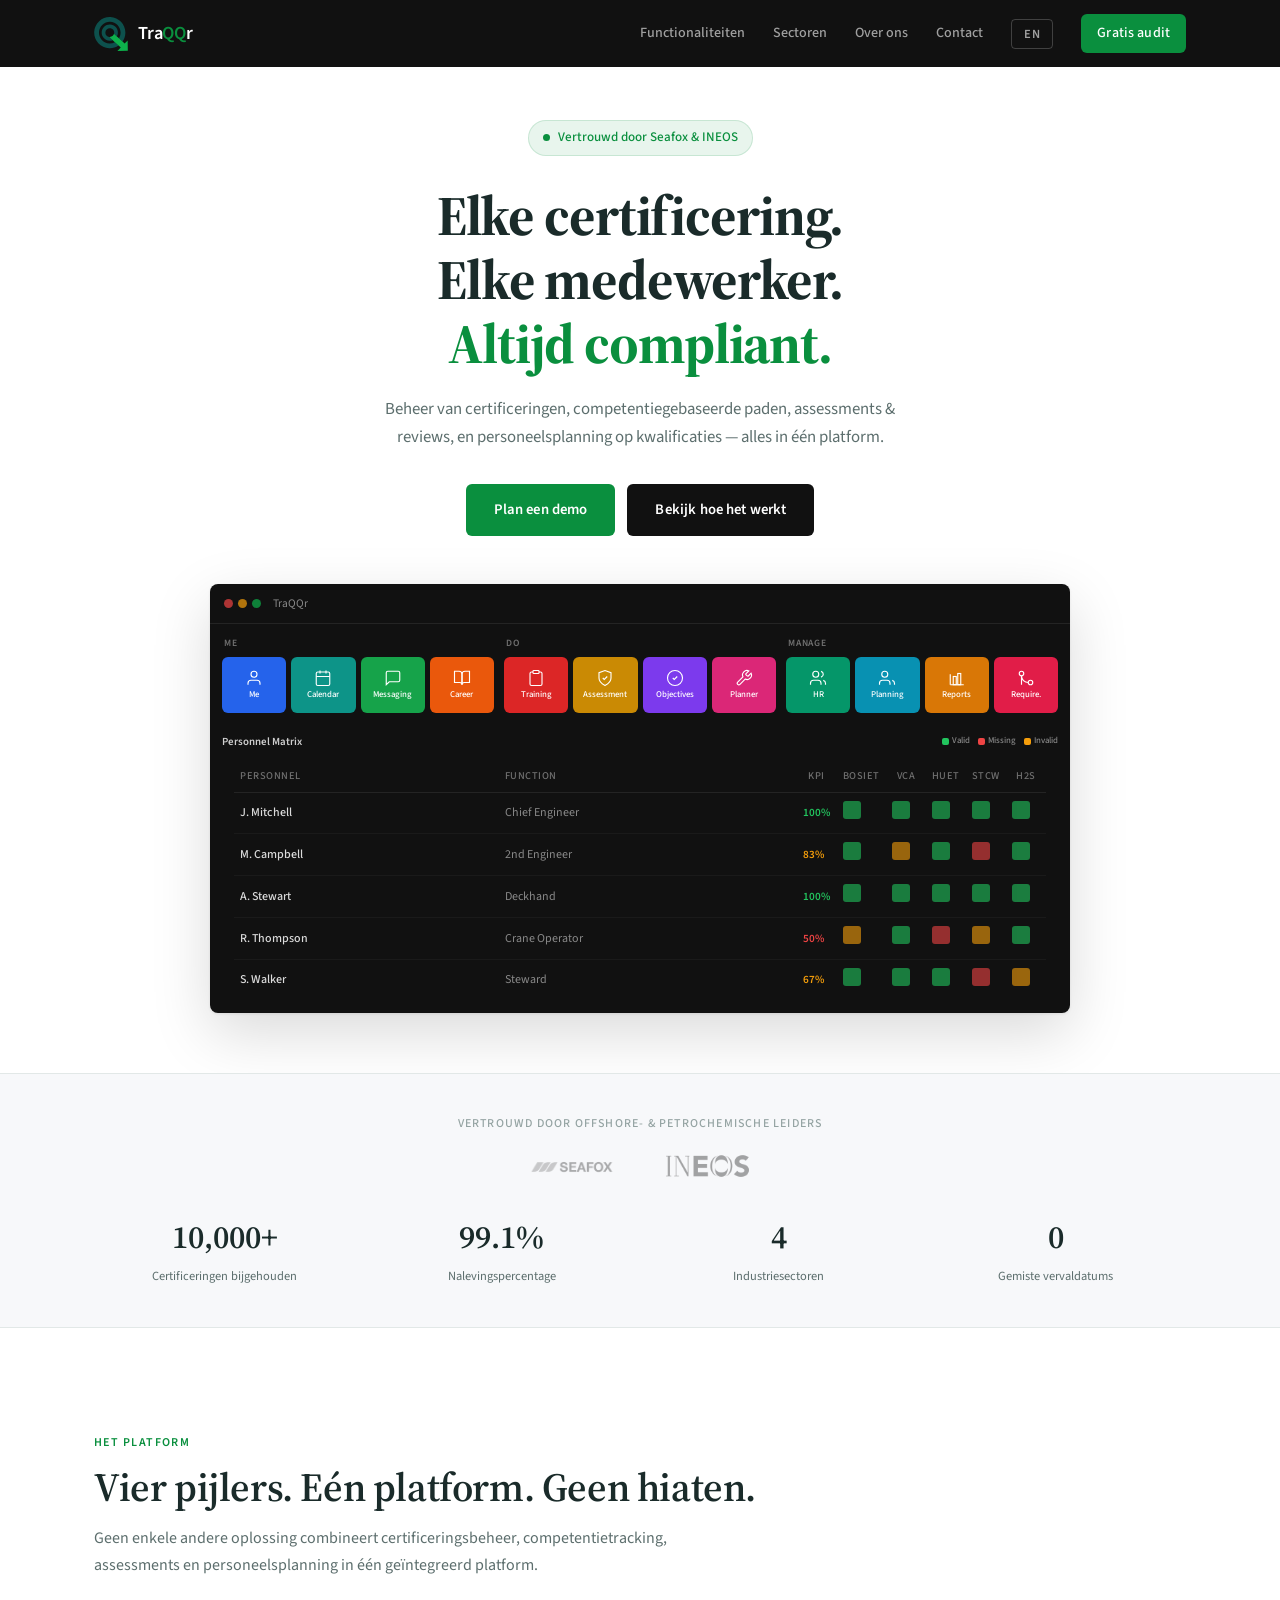
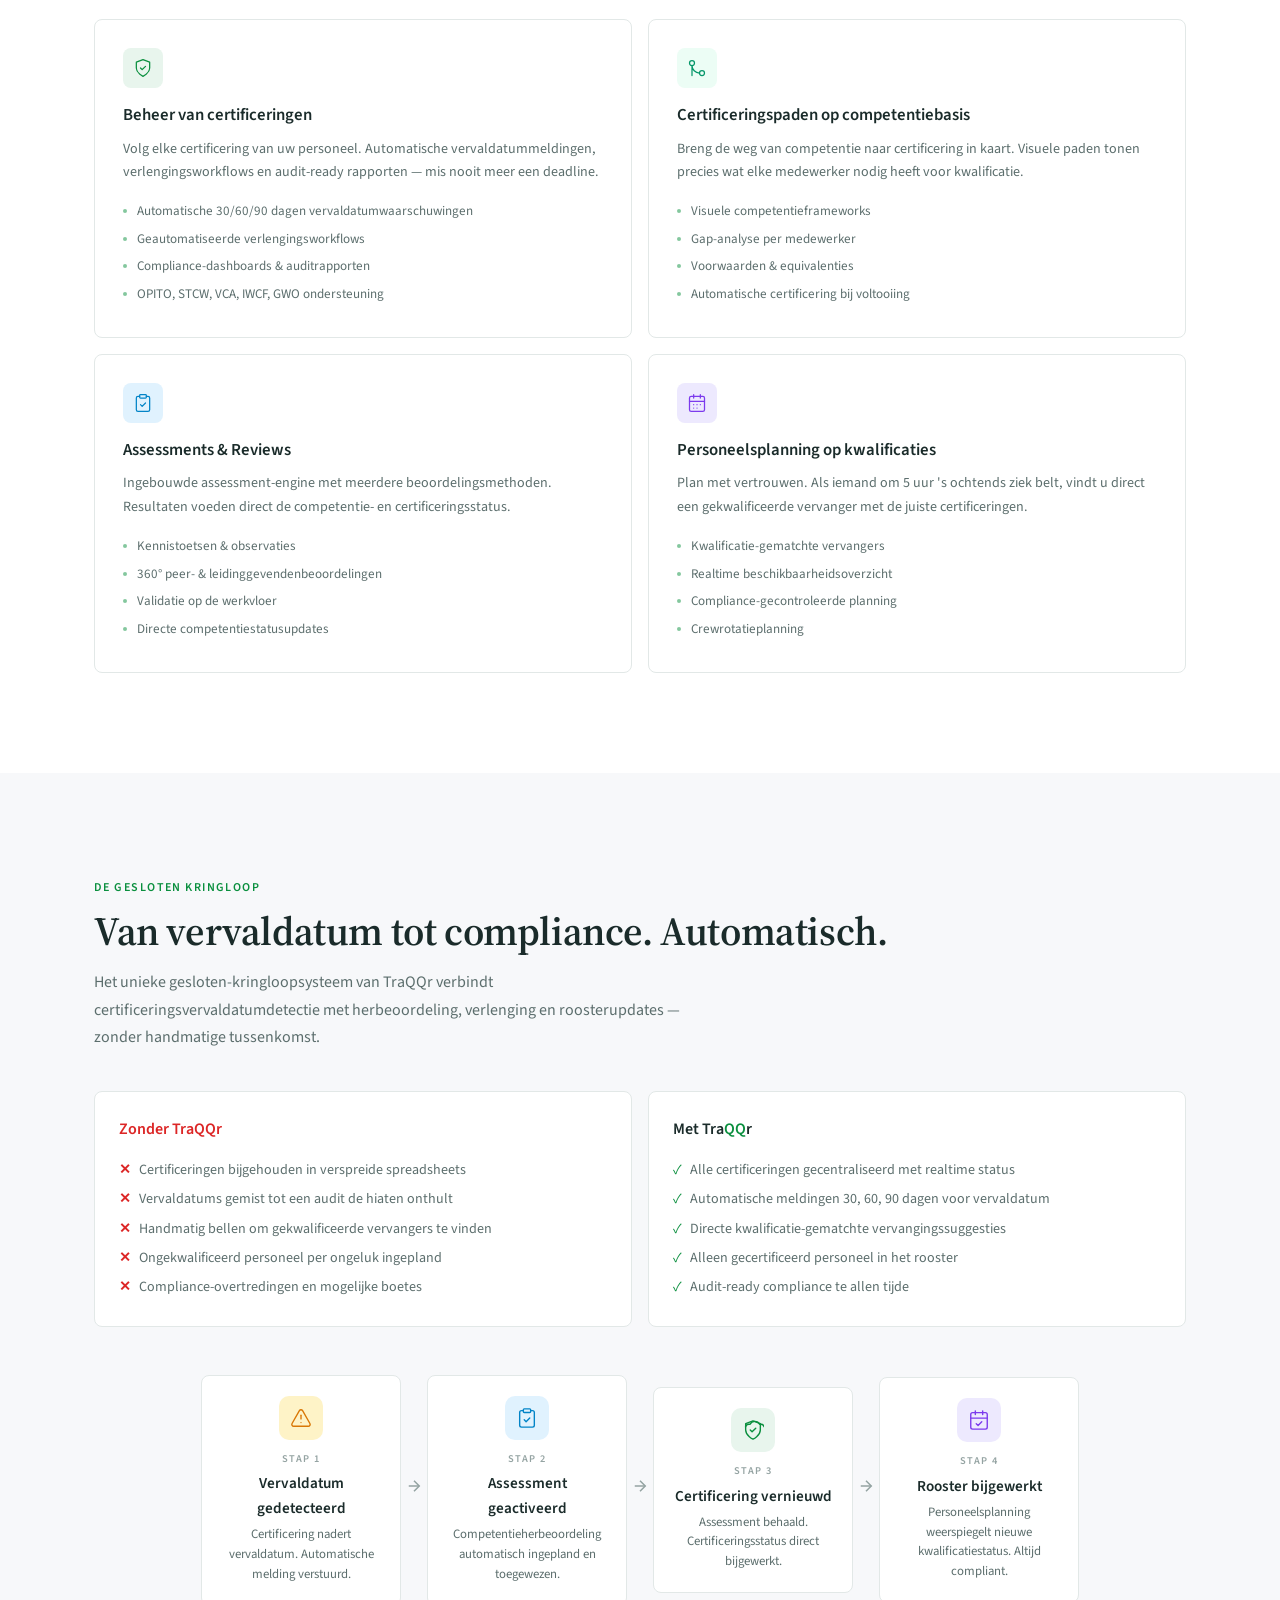
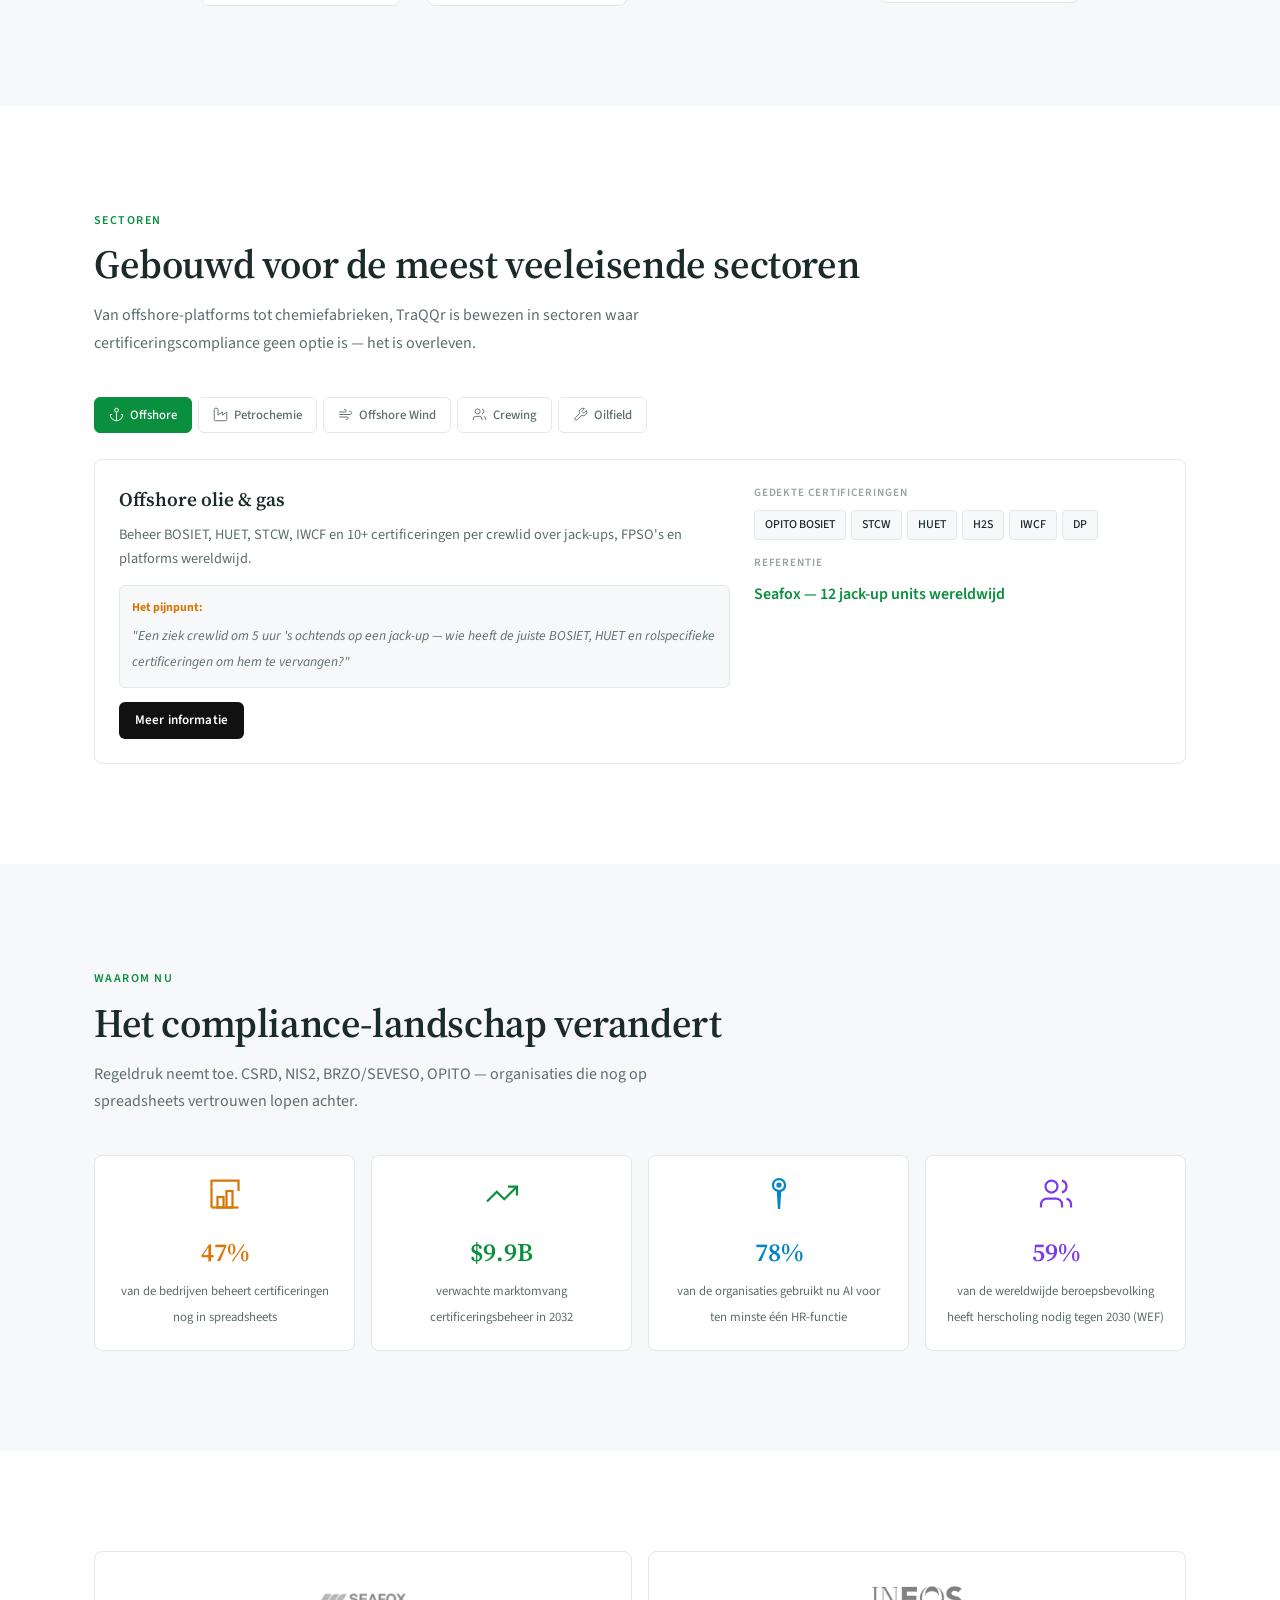
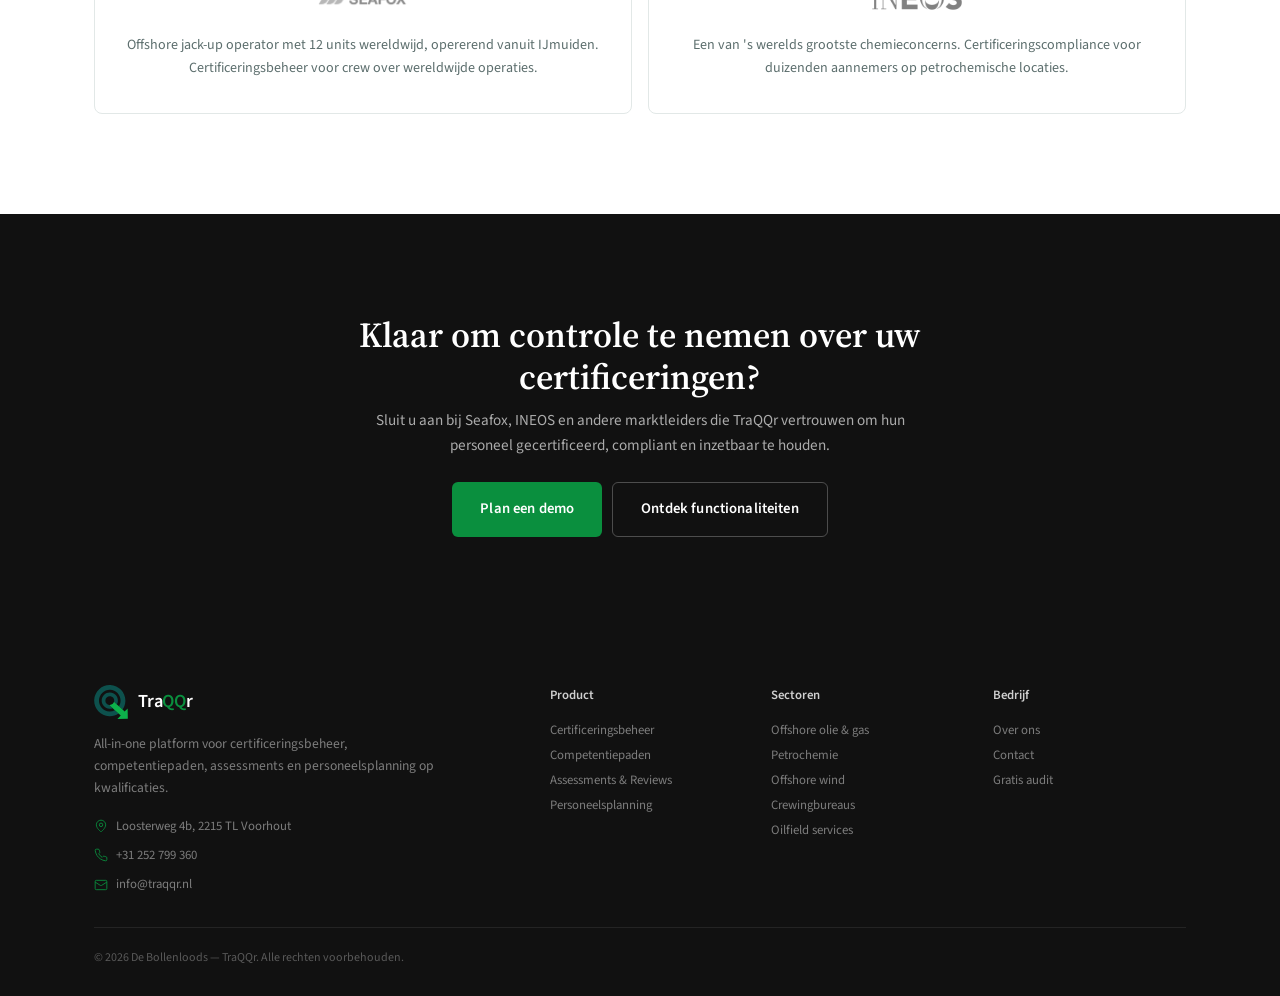
==== commit c2afadc7: "Equal height loop steps, update CTAs to Gratis audit - Loop steps now equal height with flex: 1 - Ch" ====
--- a/index.html
+++ b/index.html
@@ -54,7 +54,7 @@
                 <a href="about.html" data-nl="Over ons" data-en="About">Over ons</a>
                 <a href="contact.html" data-nl="Contact" data-en="Contact">Contact</a>
                 <button class="lang-toggle" id="langToggle" aria-label="Switch language">EN</button>
-                <a href="contact.html" class="btn btn--primary btn--sm" data-nl="Plan een demo" data-en="Book a Demo">Plan een demo</a>
+                <a href="contact.html" class="btn btn--primary btn--sm" data-nl="Gratis audit" data-en="Free audit">Gratis audit</a>
             </div>
             <button class="nav__menu" id="navMenu" aria-label="Menu">
                 <span></span>
@@ -72,7 +72,7 @@
             <a href="about.html" data-nl="Over ons" data-en="About">Over ons</a>
             <a href="contact.html" data-nl="Contact" data-en="Contact">Contact</a>
             <button class="lang-toggle" id="langToggleMobile" aria-label="Switch language">EN</button>
-            <a href="contact.html" class="btn btn--primary" data-nl="Plan een demo" data-en="Book a Demo">Plan een demo</a>
+            <a href="contact.html" class="btn btn--primary" data-nl="Gratis audit" data-en="Free audit">Gratis audit</a>
         </div>
     </div>
 
@@ -680,7 +680,7 @@
                         <h4 data-nl="Bedrijf" data-en="Company">Bedrijf</h4>
                         <a href="about.html" data-nl="Over ons" data-en="About">Over ons</a>
                         <a href="contact.html" data-nl="Contact" data-en="Contact">Contact</a>
-                        <a href="contact.html" data-nl="Plan een demo" data-en="Book a Demo">Plan een demo</a>
+                        <a href="contact.html" data-nl="Gratis audit" data-en="Free audit">Gratis audit</a>
                     </div>
                 </div>
             </div>
--- a/style.css
+++ b/style.css
@@ -16,7 +16,7 @@
     --color-bg-elevated: #f7f8fa;
     --color-bg-card: #ffffff;
     --color-bg-card-hover: #f9fafb;
-    --color-bg-dark: #0f1f1d;
+    --color-bg-dark: #111111;
     --color-accent: #0a8f3e;
     --color-accent-dark: #077a33;
     --color-accent-light: #e8f5ed;
@@ -99,14 +99,12 @@
     z-index: 1000;
     padding: 14px 0;
     transition: var(--transition);
-    background: rgba(255, 255, 255, 0.92);
-    backdrop-filter: blur(12px);
-    -webkit-backdrop-filter: blur(12px);
+    background: var(--color-bg-dark);
 }
 
 .nav--scrolled {
     padding: 10px 0;
-    box-shadow: 0 1px 0 var(--color-border);
+    box-shadow: 0 1px 0 rgba(255, 255, 255, 0.08);
 }
 
 .nav__inner {
@@ -125,7 +123,7 @@
     font-weight: 600;
     font-size: 1.15rem;
     z-index: 1001;
-    color: var(--color-text);
+    color: white;
 }
 
 .nav__logo-img {
@@ -146,13 +144,13 @@
 .nav__links a {
     font-size: 0.88rem;
     font-weight: 500;
-    color: var(--color-text-muted);
+    color: rgba(255, 255, 255, 0.6);
     transition: color var(--transition);
     position: relative;
 }
 
 .nav__links a:hover {
-    color: var(--color-text);
+    color: white;
 }
 
 .nav__links a::after {
@@ -179,8 +177,8 @@
 /* Language toggle */
 .lang-toggle {
     background: transparent;
-    border: 1px solid var(--color-border);
-    color: var(--color-text-muted);
+    border: 1px solid rgba(255, 255, 255, 0.2);
+    color: rgba(255, 255, 255, 0.6);
     padding: 5px 12px;
     border-radius: 4px;
     font-family: var(--font);
@@ -217,7 +215,7 @@
     display: block;
     width: 22px;
     height: 2px;
-    background: var(--color-text);
+    background: white;
     transition: var(--transition);
     border-radius: 1px;
 }
@@ -841,6 +839,11 @@
     border-radius: var(--radius);
     width: 100%;
     max-width: 260px;
+    flex: 1;
+    min-height: 180px;
+    display: flex;
+    flex-direction: column;
+    align-items: center;
 }
 
 .loop-step__icon {
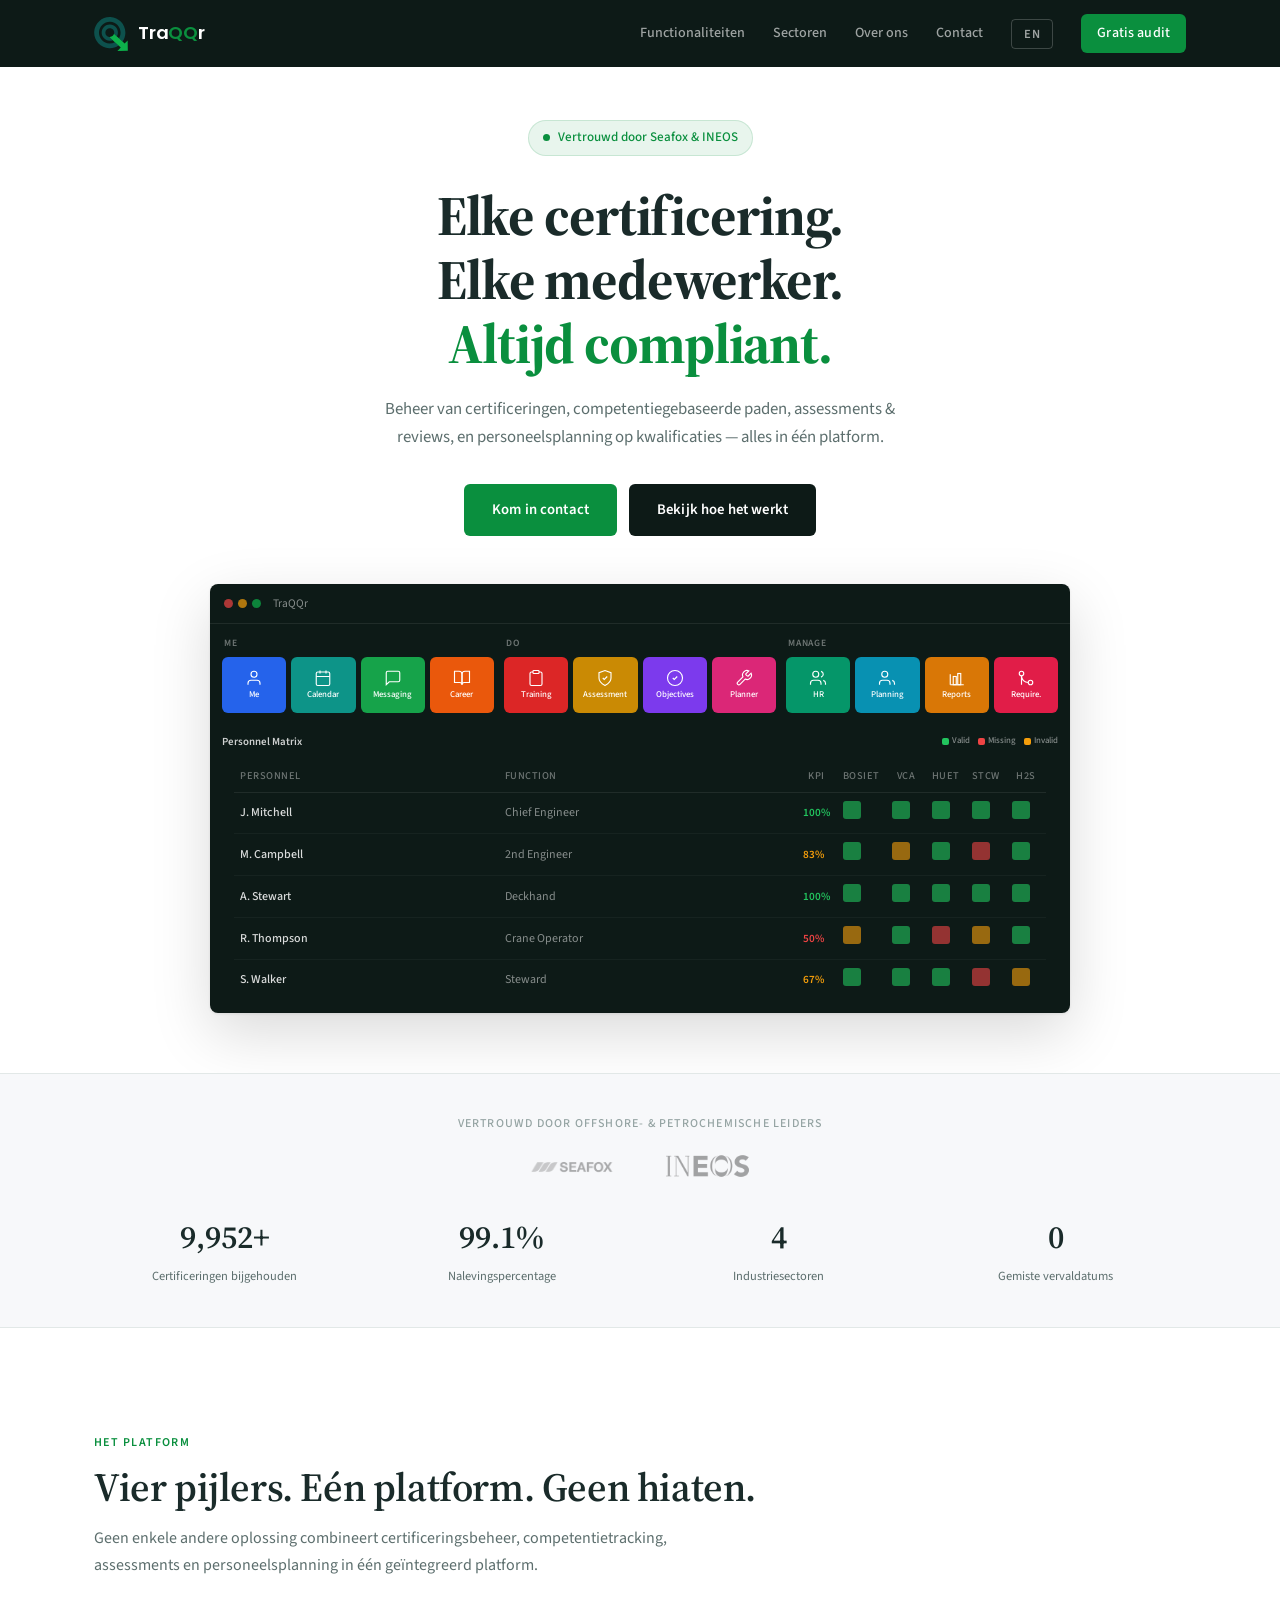
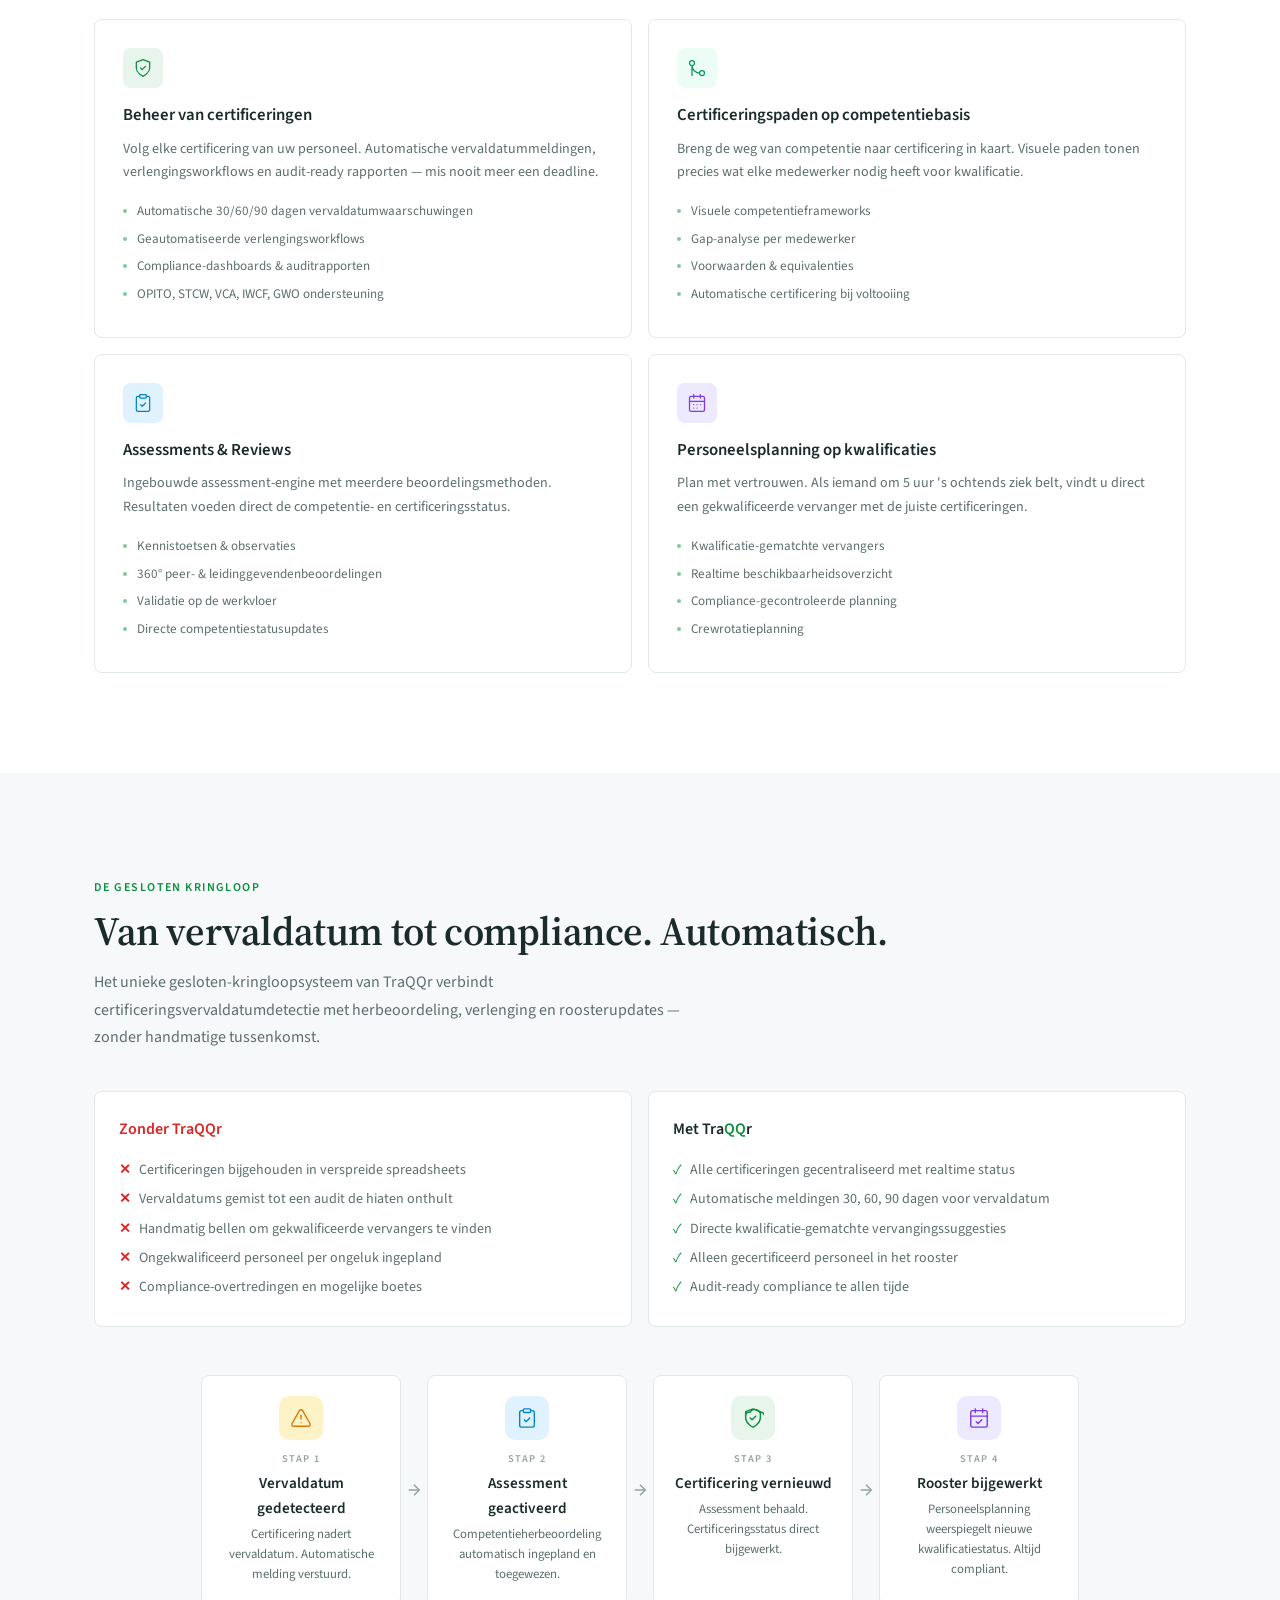
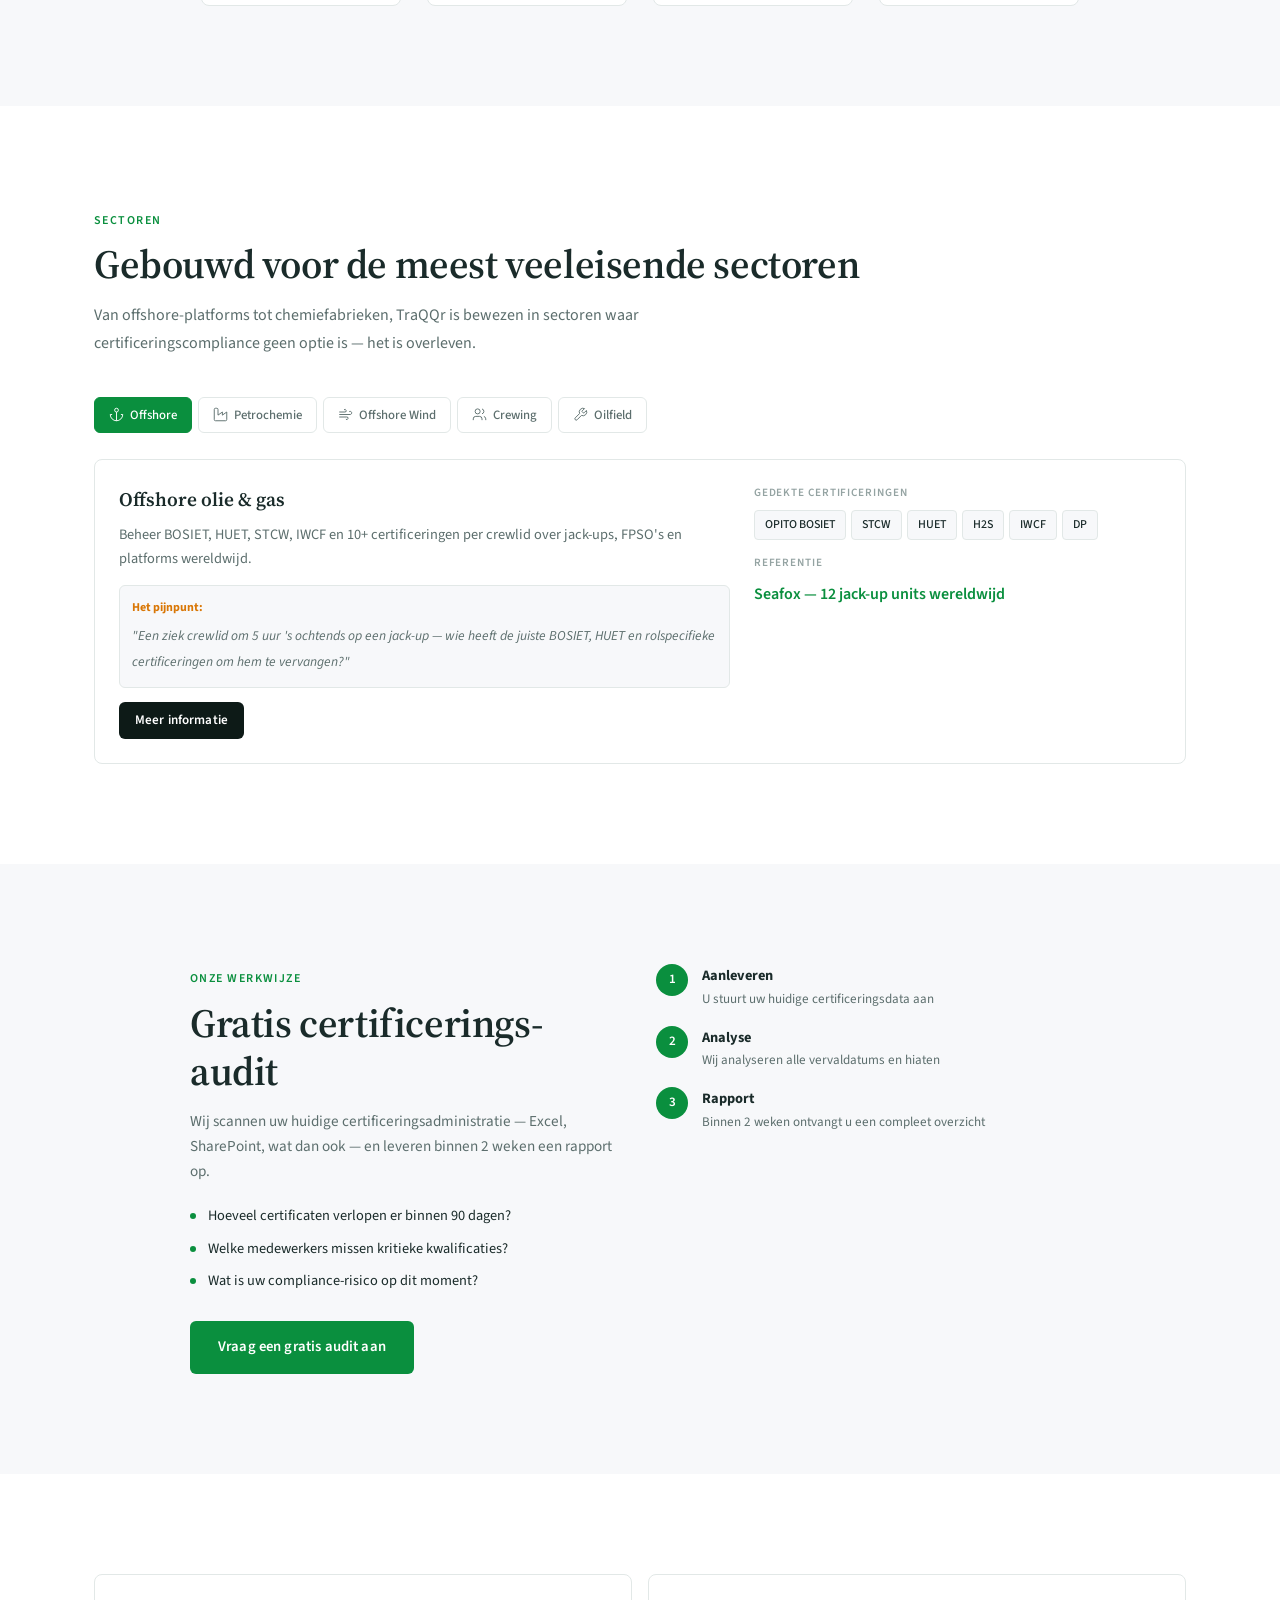
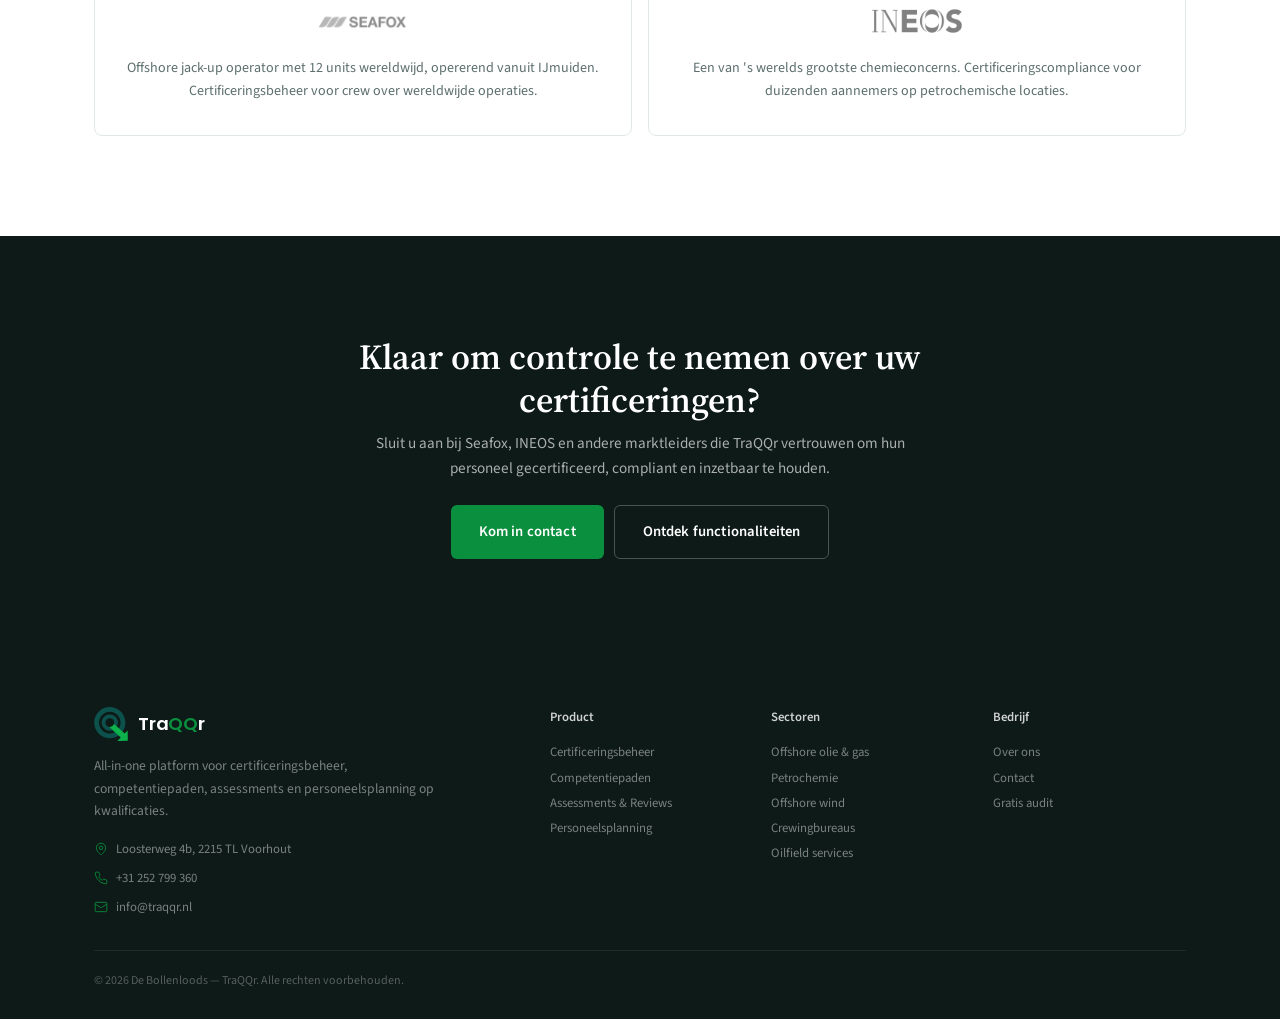
==== commit 368b64c4: "Small changes" ====
--- a/index.html
+++ b/index.html
@@ -14,7 +14,7 @@
     <meta name="twitter:card" content="summary_large_image">
     <link rel="preconnect" href="https://fonts.googleapis.com">
     <link rel="preconnect" href="https://fonts.gstatic.com" crossorigin>
-    <link href="https://fonts.googleapis.com/css2?family=Source+Sans+3:wght@300;400;500;600;700&family=Source+Serif+4:wght@400;600;700&display=swap" rel="stylesheet">
+    <link href="https://fonts.googleapis.com/css2?family=Poppins:wght@500;600&family=Source+Sans+3:wght@300;400;500;600;700&family=Source+Serif+4:wght@400;600;700&display=swap" rel="stylesheet">
     <link rel="stylesheet" href="style.css">
     <script type="application/ld+json">
     {
@@ -92,8 +92,8 @@
             </h1>
             <p class="hero__subtitle reveal" data-nl="Beheer van certificeringen, competentiegebaseerde paden, assessments &amp; reviews, en personeelsplanning op kwalificaties — alles in één platform." data-en="Certification lifecycle management, competency-based paths, assessments &amp; reviews, and qualification-based crew planning — all in one platform.">Beheer van certificeringen, competentiegebaseerde paden, assessments &amp; reviews, en personeelsplanning op kwalificaties — alles in één platform.</p>
             <div class="hero__cta reveal">
-                <a href="contact.html" class="btn btn--primary btn--lg" data-nl="Plan een demo" data-en="Book a Demo">
-                    Plan een demo
+                <a href="contact.html" class="btn btn--primary btn--lg" data-nl="Kom in contact" data-en="Get in Touch">
+                    Kom in contact
                     <svg viewBox="0 0 24 24" fill="none" stroke="currentColor" stroke-width="2" stroke-linecap="round" stroke-linejoin="round" class="btn__icon"><path d="M5 12h14"/><path d="m12 5 7 7-7 7"/></svg>
                 </a>
                 <a href="features.html" class="btn btn--secondary btn--lg" data-nl="Bekijk hoe het werkt" data-en="See How It Works">
@@ -565,32 +565,43 @@
         </div>
     </section>
 
-    <!-- Market Stats -->
-    <section class="section market-stats">
+    <!-- Free Audit -->
+    <section class="section audit-section">
         <div class="container">
-            <span class="section__label reveal" data-nl="Waarom nu" data-en="Why Now">Waarom nu</span>
-            <h2 class="section__title reveal" data-nl="Het compliance-landschap verandert" data-en="The compliance landscape is shifting">Het compliance-landschap verandert</h2>
-            <p class="section__description reveal" data-nl="Regeldruk neemt toe. CSRD, NIS2, BRZO/SEVESO, OPITO — organisaties die nog op spreadsheets vertrouwen lopen achter." data-en="Regulatory pressure is increasing. CSRD, NIS2, BRZO/SEVESO, OPITO — organizations that still rely on spreadsheets are falling behind.">Regeldruk neemt toe. CSRD, NIS2, BRZO/SEVESO, OPITO — organisaties die nog op spreadsheets vertrouwen lopen achter.</p>
-            <div class="stats-grid">
-                <div class="stat-card reveal">
-                    <svg class="stat-card__icon stat-card__icon--warning" viewBox="0 0 24 24" fill="none" stroke="currentColor" stroke-width="1.5"><path d="M21 21H3"/><path d="M3 7v14"/><path d="M21 10V3H3v4"/><rect x="7" y="14" width="4" height="7"/><rect x="13" y="10" width="4" height="11"/></svg>
-                    <span class="stat-card__value stat-card__value--warning">47%</span>
-                    <span class="stat-card__label" data-nl="van de bedrijven beheert certificeringen nog in spreadsheets" data-en="of companies still manage certifications in spreadsheets">van de bedrijven beheert certificeringen nog in spreadsheets</span>
-                </div>
-                <div class="stat-card reveal">
-                    <svg class="stat-card__icon stat-card__icon--green" viewBox="0 0 24 24" fill="none" stroke="currentColor" stroke-width="1.5"><polyline points="22 7 13.5 15.5 8.5 10.5 2 17"/><polyline points="16 7 22 7 22 13"/></svg>
-                    <span class="stat-card__value stat-card__value--green">$9.9B</span>
-                    <span class="stat-card__label" data-nl="verwachte marktomvang certificeringsbeheer in 2032" data-en="projected certification management market by 2032">verwachte marktomvang certificeringsbeheer in 2032</span>
-                </div>
-                <div class="stat-card reveal">
-                    <svg class="stat-card__icon stat-card__icon--sky" viewBox="0 0 24 24" fill="none" stroke="currentColor" stroke-width="1.5"><path d="M12 2a4 4 0 0 1 4 4c0 1.95-1.4 3.58-3.25 3.93L12 22l-.75-12.07A4.001 4.001 0 0 1 12 2z"/><circle cx="12" cy="6" r="1"/></svg>
-                    <span class="stat-card__value stat-card__value--sky">78%</span>
-                    <span class="stat-card__label" data-nl="van de organisaties gebruikt nu AI voor ten minste één HR-functie" data-en="of organizations now use AI for at least one HR function">van de organisaties gebruikt nu AI voor ten minste één HR-functie</span>
-                </div>
-                <div class="stat-card reveal">
-                    <svg class="stat-card__icon stat-card__icon--violet" viewBox="0 0 24 24" fill="none" stroke="currentColor" stroke-width="1.5"><path d="M16 21v-2a4 4 0 0 0-4-4H6a4 4 0 0 0-4 4v2"/><circle cx="9" cy="7" r="4"/><path d="M22 21v-2a4 4 0 0 0-3-3.87"/><path d="M16 3.13a4 4 0 0 1 0 7.75"/></svg>
-                    <span class="stat-card__value stat-card__value--violet">59%</span>
-                    <span class="stat-card__label" data-nl="van de wereldwijde beroepsbevolking heeft herscholing nodig tegen 2030 (WEF)" data-en="of the global workforce needs reskilling by 2030 (WEF)">van de wereldwijde beroepsbevolking heeft herscholing nodig tegen 2030 (WEF)</span>
+            <div class="audit-block reveal">
+                <div class="audit-block__content">
+                    <span class="section__label" data-nl="Onze werkwijze" data-en="How we work">Onze werkwijze</span>
+                    <h2 class="section__title" data-nl="Gratis certificerings-audit" data-en="Free certification audit">Gratis certificerings-audit</h2>
+                    <p data-nl="Wij scannen uw huidige certificeringsadministratie — Excel, SharePoint, wat dan ook — en leveren binnen 2 weken een rapport op." data-en="We scan your current certification administration — Excel, SharePoint, whatever you use — and deliver a report within 2 weeks.">Wij scannen uw huidige certificeringsadministratie — Excel, SharePoint, wat dan ook — en leveren binnen 2 weken een rapport op.</p>
+                    <ul class="audit-block__list">
+                        <li data-nl="Hoeveel certificaten verlopen er binnen 90 dagen?" data-en="How many certificates expire within 90 days?">Hoeveel certificaten verlopen er binnen 90 dagen?</li>
+                        <li data-nl="Welke medewerkers missen kritieke kwalificaties?" data-en="Which employees are missing critical qualifications?">Welke medewerkers missen kritieke kwalificaties?</li>
+                        <li data-nl="Wat is uw compliance-risico op dit moment?" data-en="What is your compliance risk right now?">Wat is uw compliance-risico op dit moment?</li>
+                    </ul>
+                    <a href="contact.html" class="btn btn--primary btn--lg" data-nl="Vraag een gratis audit aan" data-en="Request a free audit">Vraag een gratis audit aan</a>
+                </div>
+                <div class="audit-block__steps">
+                    <div class="audit-step">
+                        <span class="audit-step__number">1</span>
+                        <div>
+                            <strong data-nl="Aanleveren" data-en="Submit">Aanleveren</strong>
+                            <p data-nl="U stuurt uw huidige certificeringsdata aan" data-en="You send us your current certification data">U stuurt uw huidige certificeringsdata aan</p>
+                        </div>
+                    </div>
+                    <div class="audit-step">
+                        <span class="audit-step__number">2</span>
+                        <div>
+                            <strong data-nl="Analyse" data-en="Analysis">Analyse</strong>
+                            <p data-nl="Wij analyseren alle vervaldatums en hiaten" data-en="We analyze all expiry dates and gaps">Wij analyseren alle vervaldatums en hiaten</p>
+                        </div>
+                    </div>
+                    <div class="audit-step">
+                        <span class="audit-step__number">3</span>
+                        <div>
+                            <strong data-nl="Rapport" data-en="Report">Rapport</strong>
+                            <p data-nl="Binnen 2 weken ontvangt u een compleet overzicht" data-en="Within 2 weeks you receive a complete overview">Binnen 2 weken ontvangt u een compleet overzicht</p>
+                        </div>
+                    </div>
                 </div>
             </div>
         </div>
@@ -625,8 +636,8 @@
                 <h2 data-nl="Klaar om controle te nemen over uw certificeringen?" data-en="Ready to take control of your certifications?">Klaar om controle te nemen over uw certificeringen?</h2>
                 <p data-nl="Sluit u aan bij Seafox, INEOS en andere marktleiders die TraQQr vertrouwen om hun personeel gecertificeerd, compliant en inzetbaar te houden." data-en="Join Seafox, INEOS, and other industry leaders who trust TraQQr to keep their workforce certified, compliant, and deployable.">Sluit u aan bij Seafox, INEOS en andere marktleiders die TraQQr vertrouwen om hun personeel gecertificeerd, compliant en inzetbaar te houden.</p>
                 <div class="cta__buttons">
-                    <a href="contact.html" class="btn btn--primary btn--lg" data-nl="Plan een demo" data-en="Book a Demo">
-                        Plan een demo
+                    <a href="contact.html" class="btn btn--primary btn--lg" data-nl="Kom in contact" data-en="Get in Touch">
+                        Kom in contact
                         <svg viewBox="0 0 24 24" fill="none" stroke="currentColor" stroke-width="2" stroke-linecap="round" stroke-linejoin="round" class="btn__icon"><path d="M5 12h14"/><path d="m12 5 7 7-7 7"/></svg>
                     </a>
                     <a href="features.html" class="btn btn--ghost btn--lg" data-nl="Ontdek functionaliteiten" data-en="Explore Features">Ontdek functionaliteiten</a>
--- a/style.css
+++ b/style.css
@@ -16,7 +16,7 @@
     --color-bg-elevated: #f7f8fa;
     --color-bg-card: #ffffff;
     --color-bg-card-hover: #f9fafb;
-    --color-bg-dark: #111111;
+    --color-bg-dark: #0d1a17;
     --color-accent: #0a8f3e;
     --color-accent-dark: #077a33;
     --color-accent-light: #e8f5ed;
@@ -132,6 +132,7 @@
 }
 
 .nav__logo-text {
+    font-family: 'Poppins', sans-serif;
     letter-spacing: -0.01em;
 }
 
@@ -1063,6 +1064,90 @@
 }
 
 /* ======================================
+   Audit Section
+   ====================================== */
+.audit-section {
+    background: var(--color-bg-elevated);
+}
+
+.audit-block {
+    display: grid;
+    grid-template-columns: 1fr;
+    gap: 32px;
+    max-width: 900px;
+    margin: 0 auto;
+}
+
+.audit-block__content p {
+    font-size: 0.95rem;
+    color: var(--color-text-muted);
+    line-height: 1.65;
+    margin-bottom: 16px;
+}
+
+.audit-block__list {
+    margin-bottom: 24px;
+}
+
+.audit-block__list li {
+    font-size: 0.9rem;
+    color: var(--color-text);
+    padding: 5px 0 5px 18px;
+    position: relative;
+    line-height: 1.55;
+}
+
+.audit-block__list li::before {
+    content: '';
+    position: absolute;
+    left: 0;
+    top: 13px;
+    width: 6px;
+    height: 6px;
+    border-radius: 50%;
+    background: var(--color-accent);
+}
+
+.audit-block__steps {
+    display: flex;
+    flex-direction: column;
+    gap: 16px;
+}
+
+.audit-step {
+    display: flex;
+    gap: 14px;
+    align-items: flex-start;
+}
+
+.audit-step__number {
+    width: 32px;
+    height: 32px;
+    border-radius: 50%;
+    background: var(--color-accent);
+    color: white;
+    font-size: 0.82rem;
+    font-weight: 600;
+    display: flex;
+    align-items: center;
+    justify-content: center;
+    flex-shrink: 0;
+}
+
+.audit-step strong {
+    display: block;
+    font-size: 0.9rem;
+    color: var(--color-text);
+    margin-bottom: 2px;
+}
+
+.audit-step p {
+    font-size: 0.82rem;
+    color: var(--color-text-muted);
+    line-height: 1.5;
+}
+
+/* ======================================
    Testimonials / Trusted By
    ====================================== */
 .testimonials {
@@ -1798,11 +1883,12 @@
     .testimonials__grid { grid-template-columns: 1fr 1fr; }
     .stats-grid { grid-template-columns: repeat(4, 1fr); }
 
-    .loop-steps { flex-direction: row; justify-content: center; gap: 0; }
-    .loop-step { max-width: 200px; }
-    .loop-step__arrow { transform: none; padding: 0 4px; }
+    .loop-steps { flex-direction: row; justify-content: center; align-items: stretch; gap: 0; }
+    .loop-step { max-width: 200px; min-width: 170px; }
+    .loop-step__arrow { transform: none; padding: 0 4px; display: flex; align-items: center; }
 
     .industry-panel.active { grid-template-columns: 3fr 2fr; }
+    .audit-block { grid-template-columns: 1fr 1fr; align-items: start; }
 
     .footer__grid { grid-template-columns: 2fr 3fr; }
     .footer__links { grid-template-columns: 1fr 1fr 1fr; }
